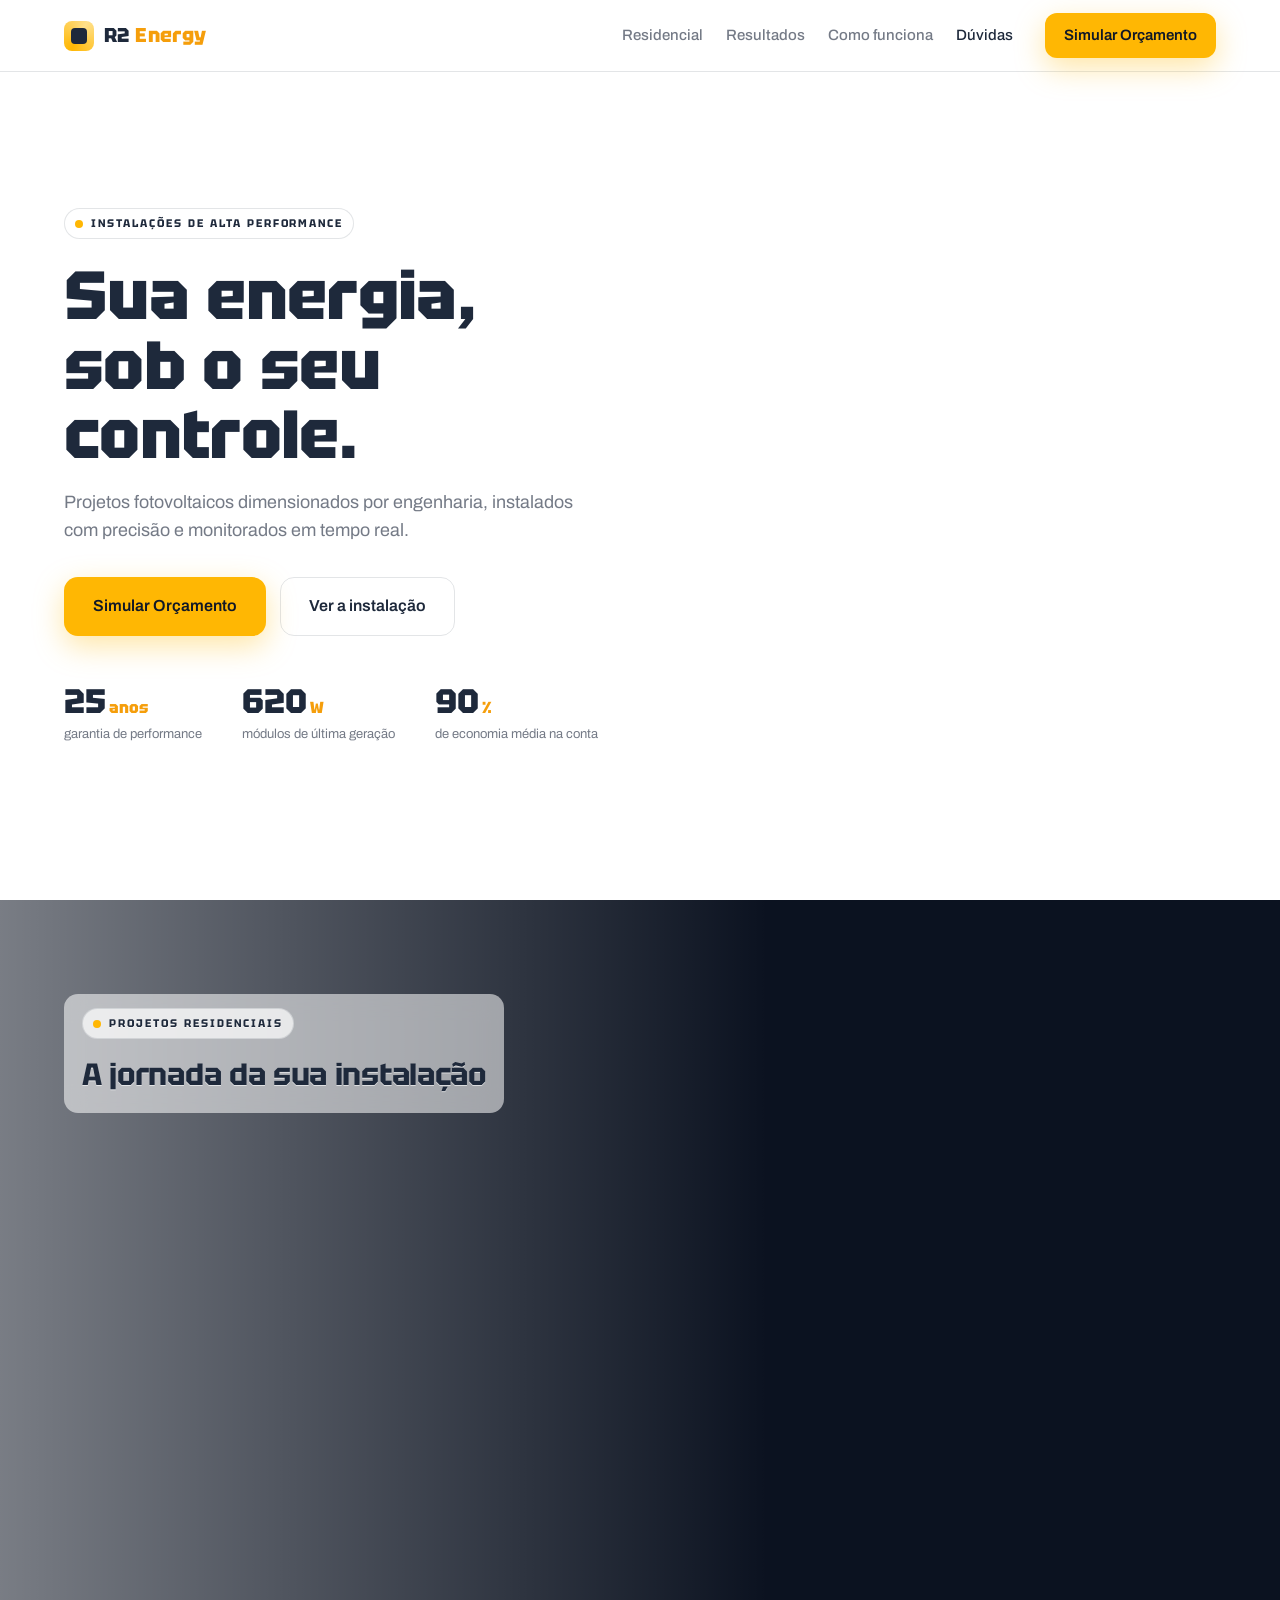
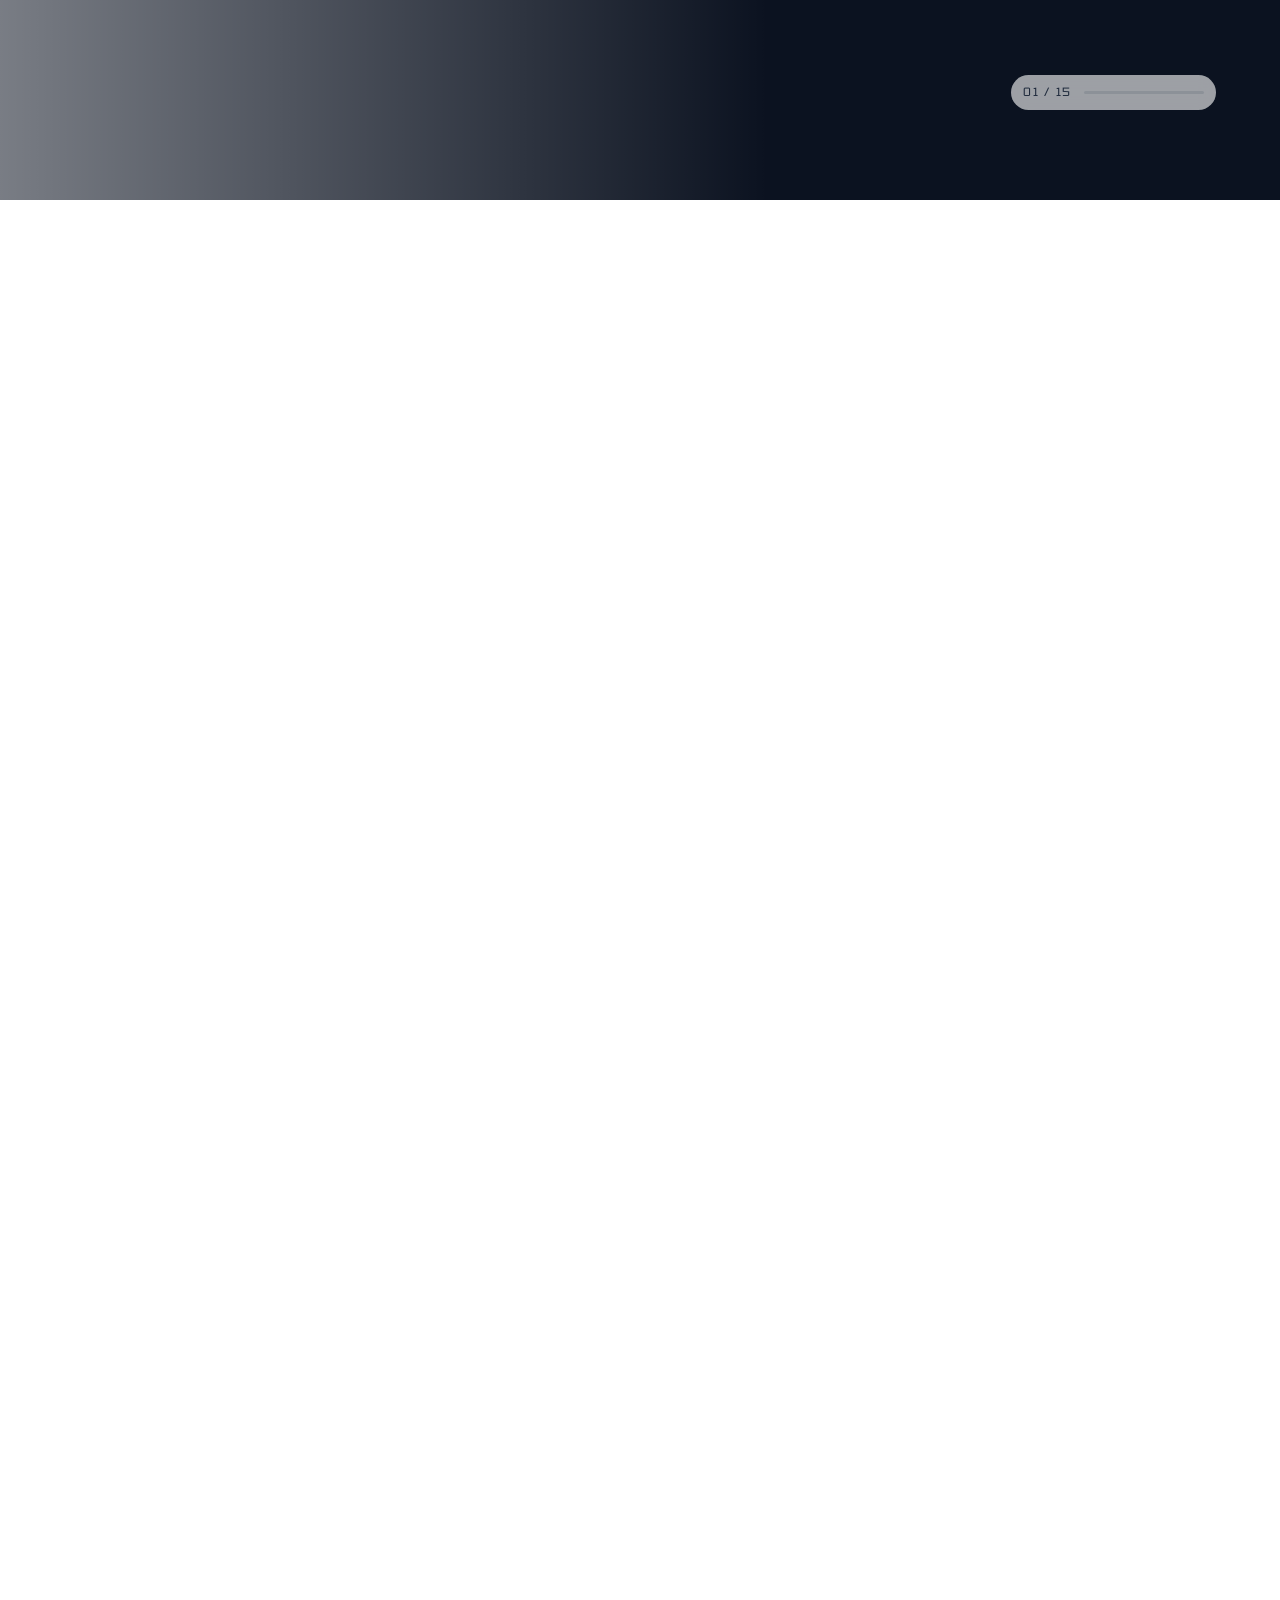
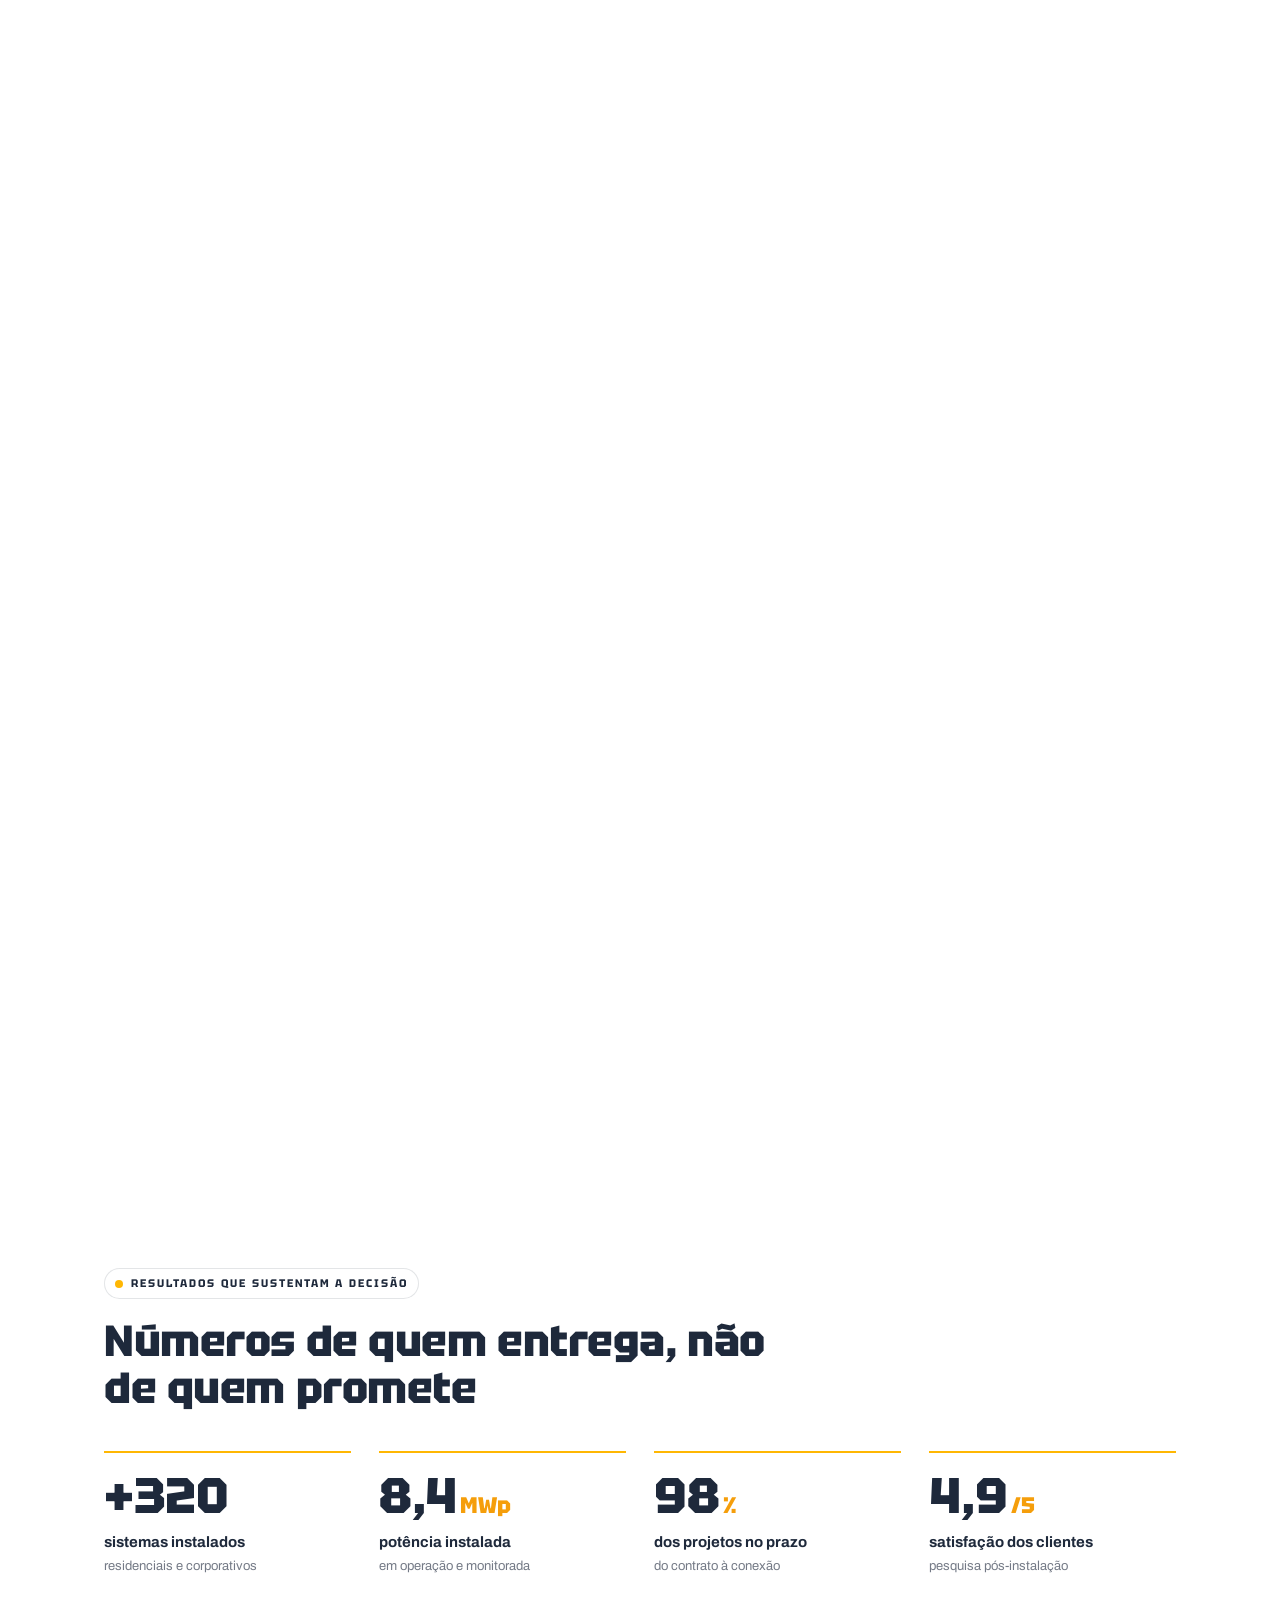
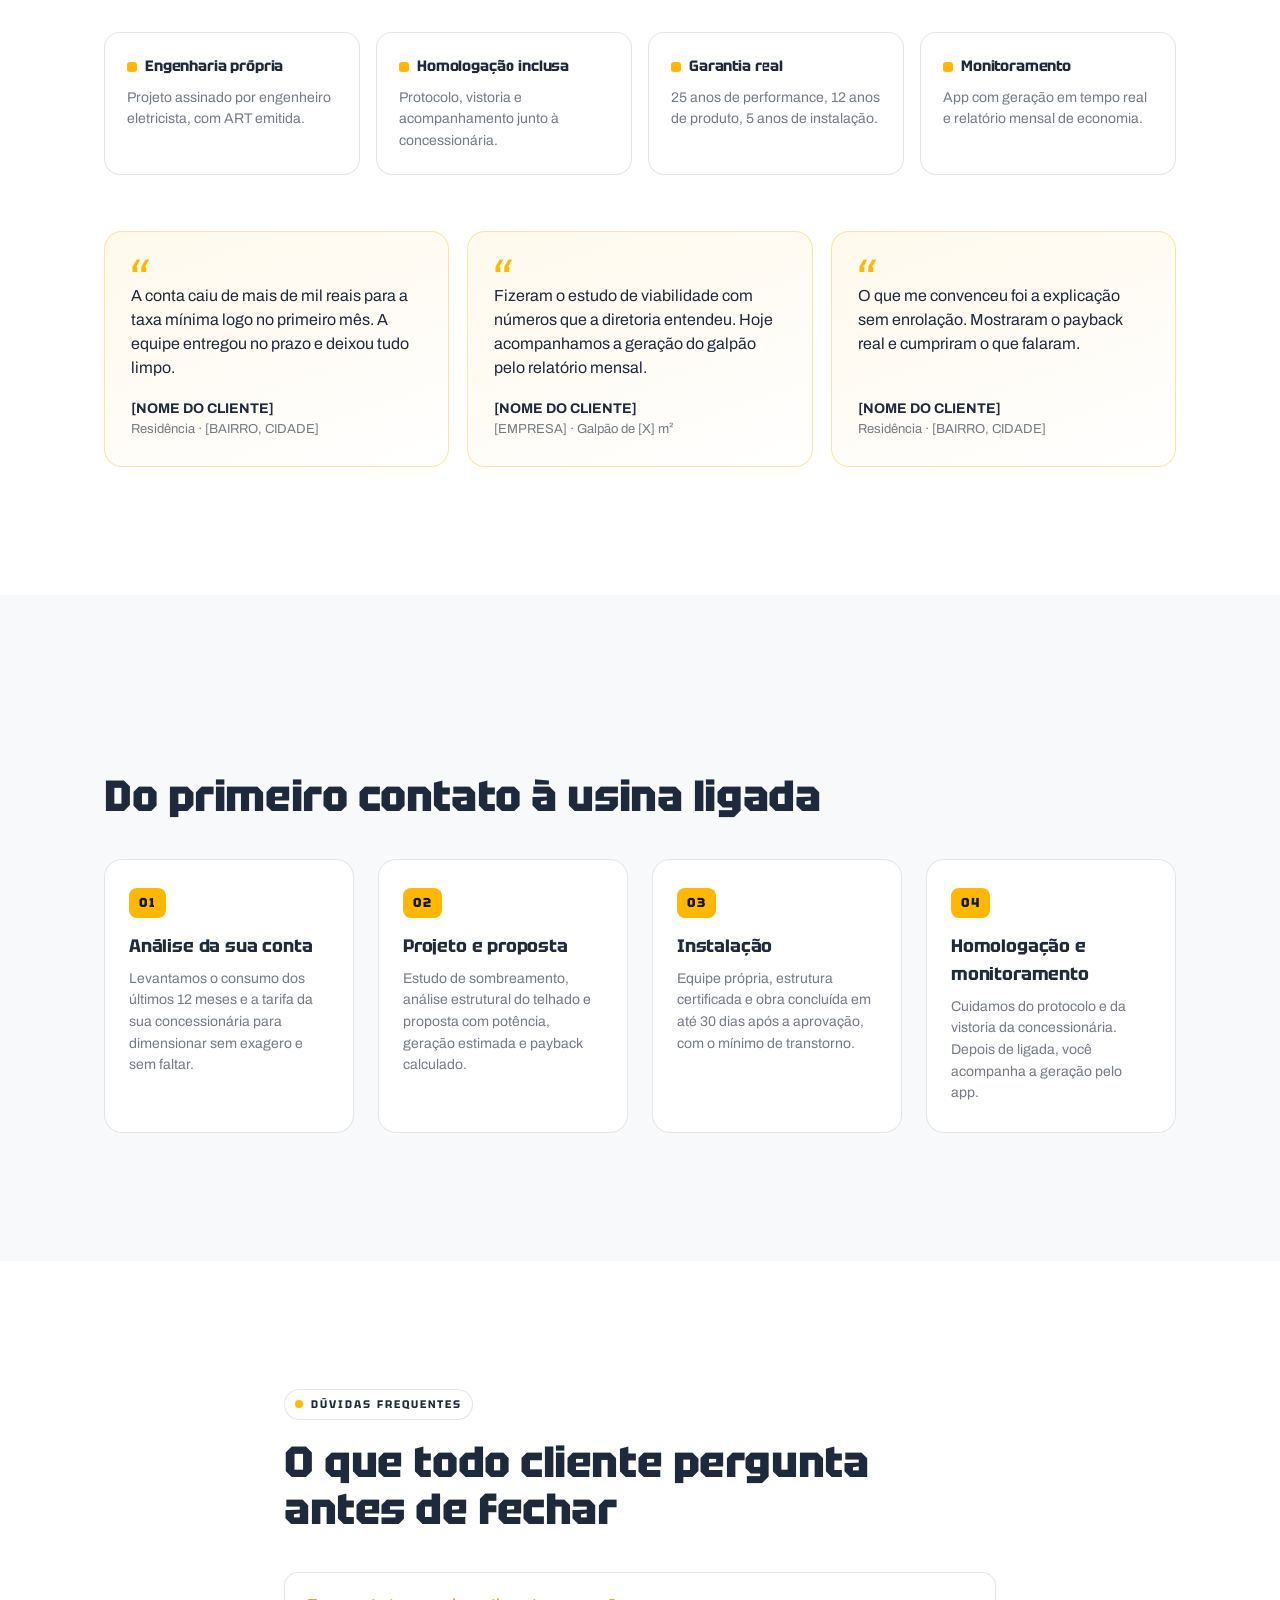
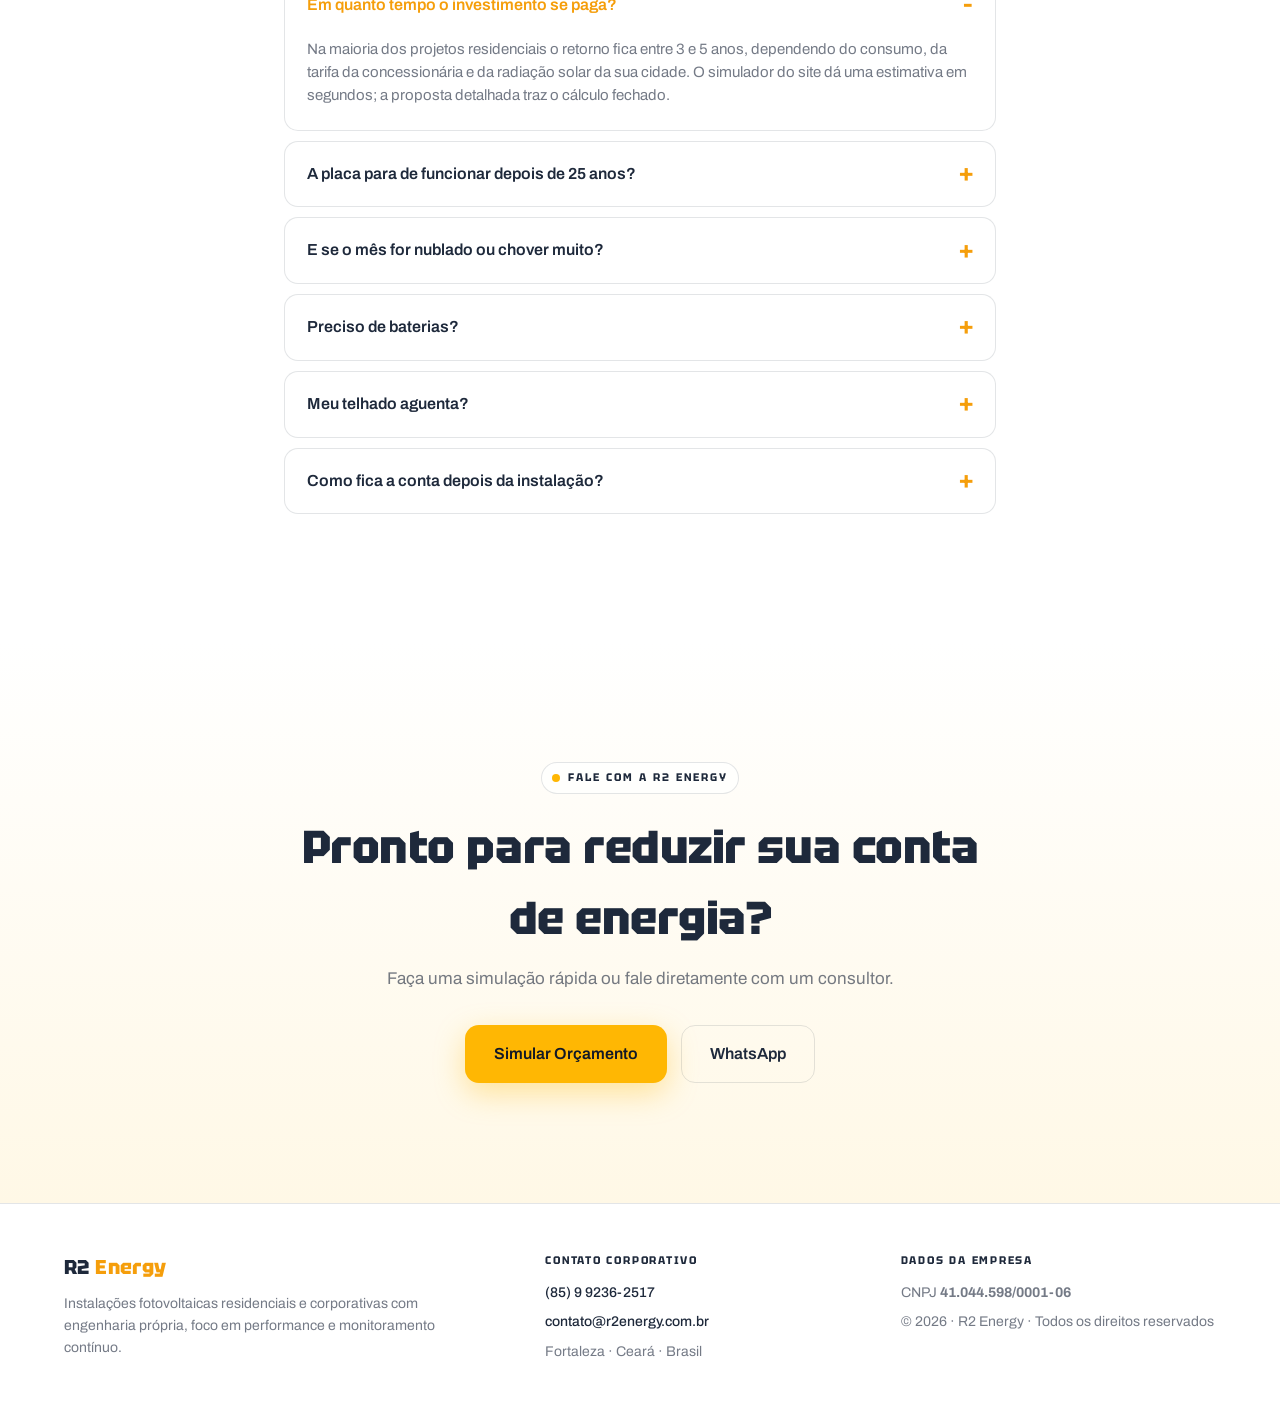
==== index.html @ 94cfd532 "Add files via upload" ====
<!DOCTYPE html>
<html lang="pt-BR">
<head>
  <meta charset="UTF-8">
  <meta name="viewport" content="width=device-width, initial-scale=1.0">
  <title>R2 Energy · Energia solar de alta performance</title>
  <meta name="description" content="R2 Energy — projetos fotovoltaicos residenciais e corporativos com engenharia própria, alta performance e monitoramento em tempo real.">
  <link rel="preconnect" href="https://fonts.googleapis.com">
  <link rel="preconnect" href="https://fonts.gstatic.com" crossorigin>
  <link href="https://fonts.googleapis.com/css2?family=Archivo:wght@400;500;600;700&family=Tektur:wght@500;600;700;800&display=swap" rel="stylesheet">
  <link rel="stylesheet" href="styles.css">
</head>
<body>
  <a class="skip" href="#main">Pular para o conteúdo</a>

  <!-- ================= CABEÇALHO FIXO ================= -->
  <header class="header" id="header">
    <a class="logo" href="#top" aria-label="R2 Energy — início">
      <span class="logo-mark" aria-hidden="true"></span>
      <span class="logo-text">R2 <em>Energy</em></span>
    </a>
    <nav class="nav" id="nav" aria-label="Navegação principal"></nav>
    <button class="btn btn-primary btn-sim" id="btnSimHeader" type="button">Simular Orçamento</button>
    <button class="menu-toggle" id="menuToggle" type="button" aria-label="Abrir menu" aria-expanded="false">
      <span></span><span></span><span></span>
    </button>
  </header>

  <main id="main">
    <!-- ================= HERO ================= -->
    <section class="hero" id="top">
      <div class="hero-inner">
        <span class="tag" id="heroTag"></span>
        <h1 class="hero-title" id="heroTitle"></h1>
        <p class="hero-sub" id="heroSub"></p>
        <div class="hero-actions">
          <button class="btn btn-primary btn-lg" id="btnSimHero" type="button"></button>
          <a class="btn btn-ghost btn-lg" id="btnVerInstalacao" href="#residencial"></a>
        </div>
        <ul class="hero-numbers" id="heroNumbers"></ul>
      </div>

    </section>

    <!-- ================= JORNADAS (geradas pelo app.js) ================= -->
    <div id="jornadas"></div>

    <!-- ================= PROVA SOCIAL ================= -->
    <section class="prova" id="prova">
      <div class="wrap">
        <span class="tag" id="provaTag"></span>
        <h2 class="sec-titulo" id="provaTitulo"></h2>
        <ul class="numeros" id="provaNumeros"></ul>
        <div class="selos" id="provaSelos"></div>
        <div class="depoimentos" id="provaDepo"></div>
      </div>
    </section>

    <!-- ================= COMO FUNCIONA ================= -->
    <section class="processo" id="processo">
      <div class="wrap">
        <span class="tag" id="procTag"></span>
        <h2 class="sec-titulo" id="procTitulo"></h2>
        <ol class="passos" id="procPassos"></ol>
      </div>
    </section>

    <!-- ================= PERGUNTAS FREQUENTES ================= -->
    <section class="faq" id="faq">
      <div class="wrap wrap-estreito">
        <span class="tag" id="faqTag"></span>
        <h2 class="sec-titulo" id="faqTitulo"></h2>
        <div class="faq-lista" id="faqLista"></div>
      </div>
    </section>

    <!-- ================= CONTATO / RODAPÉ ================= -->
    <section class="contato" id="contato">
      <div class="contato-inner">
        <span class="tag">Fale com a R2 Energy</span>
        <h2>Pronto para reduzir sua conta de energia?</h2>
        <p>Faça uma simulação rápida ou fale diretamente com um consultor.</p>
        <div class="hero-actions">
          <button class="btn btn-primary btn-lg" id="btnSimContato" type="button">Simular Orçamento</button>
          <a class="btn btn-ghost btn-lg" id="btnWhatsContato" href="#" target="_blank" rel="noopener">WhatsApp</a>
        </div>
      </div>
    </section>
  </main>

  <footer class="footer">
    <div class="footer-inner">
      <div>
        <div class="logo-text">R2 <em>Energy</em></div>
        <p class="footer-desc" id="footerDesc"></p>
      </div>
      <div class="footer-col">
        <span class="footer-label">Contato corporativo</span>
        <a id="footerFone" href="#"></a>
        <a id="footerMail" href="#"></a>
        <span id="footerEnd"></span>
      </div>
      <div class="footer-col">
        <span class="footer-label">Dados da empresa</span>
        <span>CNPJ <strong id="footerCnpj"></strong></span>
        <span id="footerCred"></span>
      </div>
    </div>
  </footer>

  <!-- ================= MODAL DO SIMULADOR ================= -->
  <dialog class="modal" id="simModal" aria-labelledby="simTitulo">
    <div class="modal-box">
      <button class="modal-close" id="simClose" type="button" aria-label="Fechar simulador">×</button>

      <!-- Passo 1: entrada -->
      <div class="sim-step" id="simStepInput">
        <div class="modal-placa" aria-hidden="true"><img src="assets/residencial/ceu.jpg" alt=""></div>
        <span class="tag">Simulador</span>
        <h2 id="simTitulo"></h2>
        <p class="muted" id="simSub"></p>

        <div class="seg" role="radiogroup" aria-label="Tipo de entrada">
          <button class="seg-btn is-active" type="button" data-modo="reais" role="radio" aria-checked="true">Valor da conta (R$)</button>
          <button class="seg-btn" type="button" data-modo="kwh" role="radio" aria-checked="false">Consumo (kWh/mês)</button>
        </div>

        <label class="field">
          <span id="simLabel">Valor médio da conta de energia</span>
          <div class="input-wrap">
            <span class="input-prefix" id="simPrefix">R$</span>
            <input type="number" id="simValor" min="1" step="1" placeholder="Ex.: 450" inputmode="decimal">
          </div>
          <small class="muted" id="simDica">Use a média dos últimos 12 meses para um resultado mais preciso.</small>
        </label>

        <div class="loc-box" id="locBox">
          <span class="loc-dot" aria-hidden="true"></span>
          <span id="locTexto">Detectando sua localização…</span>
        </div>

        <button class="btn btn-primary btn-lg btn-block" id="simCalcular" type="button">Calcular meu sistema</button>
      </div>

      <!-- Passo 2: resultado -->
      <div class="sim-step is-hidden" id="simStepResult">
        <span class="tag">Resultado da simulação</span>
        <h2>Seu sistema recomendado</h2>
        <p class="muted" id="resResumo"></p>

        <div class="cards" id="resCards"></div>

        <div class="nota" id="resNota"></div>

        <a class="btn btn-primary btn-lg btn-block btn-whats" id="resWhats" href="#" target="_blank" rel="noopener"></a>
        <button class="btn btn-ghost btn-block" id="resRefazer" type="button">Refazer simulação</button>
      </div>
    </div>
  </dialog>

  <script src="content.js"></script>
  <script src="scene.js"></script>
  <script src="app.js"></script>
</body>
</html>
---- styles.css ----
/* =====================================================================
   R2 ENERGY — styles.css   (Light Mode Corporativo)
   Toda cor sai das variáveis abaixo. Para mudar o tema, mude aqui.
   ===================================================================== */
:root {
  --bg: #FFFFFF;                        /* fundo principal */
  --bg-detalhe: #F8F9FA;                /* fundo da página de detalhes */
  --text: #1E293B;                      /* texto principal */
  --muted: rgba(30, 41, 59, 0.62);      /* texto secundário (62 %) */
  --accent: #FFB703;                    /* amarelo solar */
  --accent-strong: #F59E0B;
  --on-accent: #111827;                 /* texto dentro dos botões amarelos */
  --border: rgba(30, 41, 59, 0.12);
  --surface: #FFFFFF;
  --radius: 14px;
  --shadow: 0 20px 60px rgba(30, 41, 59, 0.12);
  --font-title: "Tektur", system-ui, sans-serif;
  --font-body: "Archivo", system-ui, sans-serif;
  --header-h: 72px;
  --ease: cubic-bezier(.22,.61,.36,1);
}

* { box-sizing: border-box; }
html { scroll-behavior: smooth; }
html.no-smooth { scroll-behavior: auto; }
body {
  margin: 0; background: var(--bg); color: var(--text);
  font-family: var(--font-body); font-size: 16px; line-height: 1.55;
  -webkit-font-smoothing: antialiased; overflow-x: hidden;
}
body.is-locked { overflow: hidden; }
h1, h2, h3 { font-family: var(--font-title); letter-spacing: -0.01em; margin: 0; }
p { margin: 0; }
a { color: inherit; }
img, video, canvas { display: block; max-width: 100%; }
button { font: inherit; cursor: pointer; }
.muted { color: var(--muted); }
.is-hidden { display: none !important; }

.skip { position: absolute; left: -999px; top: 8px; background: var(--accent); color: var(--on-accent); padding: 8px 14px; border-radius: 8px; z-index: 999; }
.skip:focus { left: 12px; }

/* ---------- tags e botões ---------- */
.tag {
  display: inline-flex; align-items: center; gap: 8px;
  font-family: var(--font-title); font-size: 11px; font-weight: 700; letter-spacing: .18em; text-transform: uppercase;
  color: var(--text); padding: 6px 10px; border: 1px solid var(--border); border-radius: 999px; background: rgba(255,255,255,.7);
}
.tag::before { content: ""; width: 8px; height: 8px; border-radius: 50%; background: var(--accent); }

.btn {
  display: inline-flex; align-items: center; justify-content: center; gap: 10px;
  padding: 12px 20px; border-radius: 12px; border: 1px solid transparent;
  font-weight: 600; font-size: 15px; text-decoration: none; transition: transform .2s var(--ease), box-shadow .2s, background .2s;
  white-space: nowrap;
}
.btn:hover { transform: translateY(-2px); }
.btn:focus-visible { outline: 3px solid var(--accent); outline-offset: 3px; }
.btn-primary { background: var(--accent); color: var(--on-accent); box-shadow: 0 10px 30px rgba(255,183,3,.35); }
.btn-primary:hover { background: #FFC533; }
.btn-ghost { background: transparent; border-color: var(--border); color: var(--text); }
.btn-ghost:hover { background: rgba(30,41,59,.04); }
.btn-lg { padding: 16px 28px; font-size: 16px; border-radius: 14px; }
.btn-block { width: 100%; }

/* ---------- cabeçalho ---------- */
.header {
  position: fixed; inset: 0 0 auto 0; height: var(--header-h); z-index: 100;
  display: flex; align-items: center; gap: 32px; padding: 0 clamp(20px, 5vw, 64px);
  background: rgba(255,255,255,.72); backdrop-filter: blur(14px) saturate(160%); -webkit-backdrop-filter: blur(14px) saturate(160%);
  border-bottom: 1px solid var(--border);
}
.logo { display: flex; align-items: center; gap: 10px; text-decoration: none; }
.logo-mark { width: 30px; height: 30px; border-radius: 8px; background: conic-gradient(from 210deg, var(--accent), #FFE08A, var(--accent)); position: relative; }
.logo-mark::after { content: ""; position: absolute; inset: 7px; border-radius: 4px; background: var(--text); }
.logo-text { font-family: var(--font-title); font-weight: 800; font-size: 20px; letter-spacing: .02em; }
.logo-text em { font-style: normal; color: var(--accent-strong); }
.nav { display: flex; gap: clamp(16px, 1.8vw, 26px); margin-left: auto; }
.nav a { text-decoration: none; font-weight: 500; color: var(--muted); font-size: 15px; transition: color .2s; }
.nav a:hover, .nav a.is-active { color: var(--text); }
.btn-sim { padding: 10px 18px; }
.menu-toggle { display: none; flex-direction: column; gap: 5px; background: none; border: 0; padding: 8px; }
.menu-toggle span { width: 22px; height: 2px; background: var(--text); border-radius: 2px; }

/* ---------- hero ---------- */
.hero {
  min-height: 100vh; display: grid; grid-template-columns: 1.1fr .9fr; align-items: center; gap: 40px;
  padding: calc(var(--header-h) + 40px) clamp(20px, 5vw, 64px) 60px; position: relative; overflow: hidden;
}
.hero-inner { max-width: 620px; }
.hero-title { font-size: clamp(38px, 5.4vw, 68px); line-height: 1.02; font-weight: 800; margin: 22px 0 20px; }
.hero-sub { font-size: clamp(16px, 1.4vw, 19px); color: var(--muted); max-width: 520px; }
.hero-actions { display: flex; flex-wrap: wrap; gap: 14px; margin-top: 32px; }
.hero-numbers { list-style: none; padding: 0; margin: 48px 0 0; display: flex; gap: 40px; flex-wrap: wrap; }
.hero-numbers li { display: flex; flex-direction: column; }
.hero-numbers b { font-family: var(--font-title); font-size: 34px; font-weight: 800; color: var(--text); line-height: 1; }
.hero-numbers b small { font-size: 16px; color: var(--accent-strong); margin-left: 3px; }
.hero-numbers span { font-size: 13px; color: var(--muted); margin-top: 6px; }

.hero-visual { position: relative; height: 560px; }

/* ---- placa girando no modal do orçamento ---- */
.modal-placa { width: 100%; height: 150px; margin: -6px 0 18px; perspective: 1000px; display: flex; align-items: center; justify-content: center; }
.modal-placa img { width: 78%; max-width: 340px; height: 100%; border-radius: 14px; object-fit: cover;
  box-shadow: 0 18px 40px -18px rgba(15,23,42,.5); animation: placaGira 14s ease-in-out infinite; transform-style: preserve-3d; will-change: transform; }
@keyframes placaGira {
  0%   { transform: rotateY(-14deg) rotateX(3deg) translateY(0); }
  50%  { transform: rotateY(14deg)  rotateX(-3deg) translateY(-8px); }
  100% { transform: rotateY(-14deg) rotateX(3deg) translateY(0); }
}
@media (prefers-reduced-motion: reduce) { .modal-placa img { animation: none !important; } }

.scroll-hint { position: absolute; bottom: 26px; left: 50%; transform: translateX(-50%); font-size: 12px; letter-spacing: .12em; text-transform: uppercase; color: var(--muted); display: flex; flex-direction: column; align-items: center; gap: 10px; }
.scroll-hint span { width: 1px; height: 36px; background: var(--muted); animation: hint 1.6s infinite; }
@keyframes hint { 0% { transform: scaleY(0); transform-origin: top; } 50% { transform: scaleY(1); transform-origin: top; } 51% { transform-origin: bottom; } 100% { transform: scaleY(0); transform-origin: bottom; } }

/* =====================================================================
   JORNADA — scroll scrubbing
   A seção é alta (vários vh). Dentro dela um bloco "sticky" fica preso
   na tela enquanto o usuário rola, e o JS troca o quadro conforme a
   fração rolada (0 → 1). Rolar para cima volta os quadros.
   ===================================================================== */
.jornada { position: relative; height: 520vh; }
.jornada-sticky { position: sticky; top: 0; height: 100vh; overflow: hidden; background: #0B1220; }
.jornada-sticky.is-detail .ph-sun, .jornada-sticky.is-detail .ph-rays { opacity: 0 !important; transition: opacity .4s; }

.scene { position: absolute; inset: 0; }
.scene.is-off { visibility: hidden; }

/* ---- cena de sobrevoo com dissolução ---- */
.cena { position: absolute; inset: 0; overflow: hidden; background: #0B1220; }
.cena-cam { position: absolute; will-change: transform, filter; }
.cena-quadros { position: absolute; inset: 0; display: none; background: #0B1220; }
.cena-quadros .quadro { position: absolute; inset: 0; width: 100%; height: 100%; object-fit: cover; opacity: 0; }
.cena-quadros .quadro.is-on { opacity: 1; }
/* quando os quadros do vídeo existem, eles substituem as fotos */
.cena.tem-quadros .cena-quadros { display: block; }
.cena.tem-quadros .cena-cam { display: none; }
.cena-img { position: absolute; inset: 0; width: 100%; height: 100%; object-fit: fill; will-change: opacity; }
.cena-sol { position: absolute; left: var(--sol-x, 60%); top: var(--sol-y, 18%); width: 42vw; height: 42vw; max-width: 700px; max-height: 700px;
  transform: translate(-50%, -50%); pointer-events: none; mix-blend-mode: screen;
  background: radial-gradient(circle, rgba(255,248,226,.9) 0%, rgba(255,206,124,.45) 20%, rgba(255,160,60,.16) 45%, transparent 70%); }
.cena-veu { position: absolute; inset: 0; pointer-events: none; mix-blend-mode: multiply;
  background: linear-gradient(180deg, rgba(18,30,72,.6), rgba(8,14,36,.35)); }
.cena-brilho { position: absolute; left: 50%; top: 58%; width: 46vw; height: 26vw; transform: translate(-50%, -50%);
  pointer-events: none; mix-blend-mode: screen; opacity: 0; transition: opacity .2s linear;
  background: radial-gradient(ellipse at center, rgba(255,242,210,.7), rgba(255,190,90,.22) 42%, transparent 72%); filter: blur(12px); }
.cena-vinheta { position: absolute; inset: 0; pointer-events: none;
  background: radial-gradient(ellipse at 50% 45%, transparent 46%, rgba(10,14,28,.4) 100%); }

/* névoa para legibilidade do texto à esquerda */
.scene-shade { position: absolute; inset: 0; pointer-events: none;
  background: linear-gradient(90deg, rgba(255,255,255,.45) 0%, rgba(255,255,255,.18) 36%, transparent 60%); }

.jornada-head { position: absolute; top: calc(var(--header-h) + 22px); left: clamp(20px, 5vw, 64px); z-index: 3; }
.jornada-head h2 { font-size: clamp(22px, 2.4vw, 32px); font-weight: 700; margin-top: 12px; max-width: 480px; }

.etapas { position: absolute; left: clamp(20px, 5vw, 64px); bottom: clamp(48px, 10vh, 110px); z-index: 3; max-width: 540px; display: flex; flex-direction: column; gap: 18px;
  padding: 26px 28px 26px 26px; border-radius: 18px; background: rgba(255,255,255,.62); backdrop-filter: blur(16px) saturate(140%); -webkit-backdrop-filter: blur(16px) saturate(140%);
  border: 1px solid rgba(255,255,255,.7); box-shadow: 0 24px 60px -20px rgba(15,23,42,.35); }
.jornada-head .tag, .jornada-head h2 { text-shadow: 0 1px 0 rgba(255,255,255,.6); }
.jornada-head { padding: 14px 18px; border-radius: 14px; background: rgba(255,255,255,.55); backdrop-filter: blur(12px); -webkit-backdrop-filter: blur(12px); }
.etapas.is-empty { opacity: 0; transform: translateY(16px); }
.etapas { transition: opacity .5s var(--ease), transform .5s var(--ease); }
.etapa {
  position: relative; padding-left: 22px; opacity: 0; transform: translateY(28px); transition: opacity .55s var(--ease), transform .55s var(--ease);
}
.etapa::before { content: ""; position: absolute; left: 0; top: 4px; bottom: 4px; width: 4px; border-radius: 2px; background: var(--border); transition: background .4s; }
.etapa.is-in { opacity: 1; transform: none; }
.etapa.is-in::before { background: var(--accent); }
.etapa small { display: block; font-family: var(--font-title); font-size: 11px; letter-spacing: .16em; text-transform: uppercase; color: var(--accent-strong); font-weight: 700; margin-bottom: 4px; }
.etapa p { font-size: clamp(17px, 1.6vw, 22px); font-weight: 600; line-height: 1.3; }
.btn-saiba { align-self: flex-start; margin-left: 22px; opacity: 0; transform: translateY(20px); transition: opacity .5s var(--ease) .15s, transform .5s var(--ease) .15s; }
.btn-saiba.is-in { opacity: 1; transform: none; }

.progress { position: absolute; right: clamp(20px, 5vw, 64px); bottom: clamp(48px, 10vh, 110px); z-index: 3; font-family: var(--font-title); font-size: 12px; letter-spacing: .14em; color: var(--text); display: flex; align-items: center; gap: 12px; padding: 8px 12px; border-radius: 999px; background: rgba(255,255,255,.6); backdrop-filter: blur(10px); }
.progress .bar { width: 120px; height: 3px; background: var(--border); border-radius: 2px; overflow: hidden; }
.progress .bar i { display: block; height: 100%; width: 0; background: var(--accent); }

/* ---------- MODO DETALHE ("Saiba mais") ---------- */
.detalhe-bg { position: absolute; inset: 0; background: var(--bg-detalhe); opacity: 0; pointer-events: none; transition: opacity .4s var(--ease); z-index: 4; }
.detalhe-texto {
  position: absolute; z-index: 6; left: clamp(20px, 5vw, 64px); top: 50%; transform: translateY(calc(-50% + 30px));
  width: min(46vw, 560px); opacity: 0; pointer-events: none; transition: opacity .3s var(--ease), transform .3s var(--ease);
}
.detalhe-texto h2 { font-size: clamp(26px, 2.8vw, 40px); font-weight: 800; margin: 14px 0 16px; line-height: 1.08; }
.detalhe-texto .desc { color: var(--muted); font-size: 16px; }
.ficha { list-style: none; padding: 0; margin: 22px 0 26px; border-top: 1px solid var(--border); }
.ficha li { display: grid; grid-template-columns: 110px 1fr; gap: 12px; padding: 10px 0; border-bottom: 1px solid var(--border); font-size: 14px; }
.ficha li b { font-family: var(--font-title); font-size: 11px; letter-spacing: .14em; text-transform: uppercase; color: var(--accent-strong); padding-top: 2px; }
.detalhe-actions { display: flex; gap: 12px; flex-wrap: wrap; }

.video-wrap { position: absolute; inset: 0; z-index: 5; opacity: 0; pointer-events: none; transition: opacity .6s var(--ease); background: #000; }
.video-wrap video, .video-wrap .estudio-img { width: 100%; height: 100%; object-fit: cover; }
.video-wrap { background: var(--bg-detalhe); }
.video-ph { display: grid; place-items: center; background: radial-gradient(circle at 40% 40%, #1E3A8A, #0B1220 70%); color: #fff; font-family: var(--font-title); letter-spacing: .14em; font-size: 12px; text-align: center; padding: 20px; line-height: 1.8; }
.video-ph b { display: block; font-size: 16px; letter-spacing: .08em; }

.jornada-sticky.is-detail .etapas, .jornada-sticky.is-detail .progress, .jornada-sticky.is-detail .jornada-head, .jornada-sticky.is-detail .scene-shade { opacity: 0; pointer-events: none; transition: opacity .4s; }
.jornada-sticky.is-detail .detalhe-bg { opacity: 1; transition: opacity .8s var(--ease) .5s; }
.jornada-sticky.is-detail .video-wrap { opacity: 1; pointer-events: auto; transition-delay: .75s; }
.jornada-sticky.is-detail.is-detail-docked .video-wrap {
  /* card widescreen 16:9 à direita, colado ao texto e à borda direita da tela */
  inset: auto 0 auto auto; top: 50%; transform: translateY(-50%);
  width: min(50vw, 900px); aspect-ratio: 16 / 9; height: auto;
  border-radius: 18px 0 0 18px; overflow: hidden; box-shadow: var(--shadow);
  transition: inset 1s var(--ease), width 1s var(--ease), transform 1s var(--ease), border-radius 1s var(--ease), top 1s var(--ease);
}
.jornada-sticky.is-detail.is-detail-docked .detalhe-texto { opacity: 1; pointer-events: auto; transform: translateY(-50%); transition: opacity .6s var(--ease) .9s, transform .6s var(--ease) .9s; }

/* ---------- seções de conteúdo ---------- */
.wrap { max-width: 1200px; margin: 0 auto; padding: 0 clamp(20px, 5vw, 64px); }
.wrap-estreito { max-width: 840px; }
.sec-titulo { font-size: clamp(28px, 3.4vw, 44px); font-weight: 800; margin: 18px 0 40px; max-width: 720px; line-height: 1.08; }
.sobe { opacity: 0; transform: translateY(22px); transition: opacity .7s var(--ease), transform .7s var(--ease); }
.sobe.is-vis { opacity: 1; transform: none; }

.prova { padding: clamp(80px, 10vw, 130px) 0; }
.numeros { list-style: none; padding: 0; margin: 0 0 56px; display: grid; grid-template-columns: repeat(auto-fit, minmax(200px, 1fr)); gap: 28px; }
.numeros li { display: flex; flex-direction: column; gap: 2px; padding-top: 18px; border-top: 2px solid var(--accent); }
.numeros b { font-family: var(--font-title); font-size: clamp(34px, 4vw, 50px); font-weight: 800; line-height: 1; }
.numeros b small { font-size: .45em; color: var(--accent-strong); margin-left: 3px; }
.numeros strong { font-size: 15px; margin-top: 8px; }
.numeros span { font-size: 13px; color: var(--muted); }

.selos { display: grid; grid-template-columns: repeat(auto-fit, minmax(230px, 1fr)); gap: 16px; margin-bottom: 56px; }
.selo { border: 1px solid var(--border); border-radius: 16px; padding: 22px; background: #fff; }
.selo h3 { font-size: 15px; font-weight: 700; margin-bottom: 8px; display: flex; align-items: center; gap: 8px; }
.selo h3::before { content: ""; width: 10px; height: 10px; border-radius: 3px; background: var(--accent); flex: none; }
.selo p { font-size: 14px; color: var(--muted); }

.depoimentos { display: grid; grid-template-columns: repeat(auto-fit, minmax(280px, 1fr)); gap: 18px; }
.depo { margin: 0; padding: 26px; border-radius: 18px; background: linear-gradient(160deg, #FFF9EC, #fff); border: 1px solid rgba(255,183,3,.35); display: flex; flex-direction: column; gap: 18px; }
.depo blockquote { margin: 0; font-size: 16px; line-height: 1.5; position: relative; padding-top: 26px; }
.depo blockquote::before { content: "\201C"; position: absolute; top: -6px; left: -2px; font-family: var(--font-title); font-size: 52px; color: var(--accent); line-height: 1; }
.depo figcaption { display: flex; flex-direction: column; font-size: 13px; color: var(--muted); margin-top: auto; }
.depo figcaption strong { color: var(--text); font-size: 14px; }

.processo { padding: clamp(80px, 10vw, 130px) 0; background: var(--bg-detalhe); }
.passos { list-style: none; padding: 0; margin: 0; display: grid; grid-template-columns: repeat(auto-fit, minmax(240px, 1fr)); gap: 24px; counter-reset: p; }
.passo { position: relative; padding: 28px 24px; background: #fff; border: 1px solid var(--border); border-radius: 18px; }
.passo-n { font-family: var(--font-title); font-size: 13px; font-weight: 800; letter-spacing: .12em; color: var(--on-accent); background: var(--accent); padding: 5px 10px; border-radius: 8px; display: inline-block; margin-bottom: 14px; }
.passo h3 { font-size: 18px; font-weight: 700; margin-bottom: 8px; }
.passo p { font-size: 14px; color: var(--muted); }

.faq { padding: clamp(80px, 10vw, 130px) 0; }
.faq-lista { display: flex; flex-direction: column; gap: 10px; }
.faq-item { border: 1px solid var(--border); border-radius: 14px; background: #fff; overflow: hidden; }
.faq-item summary { cursor: pointer; padding: 20px 54px 20px 22px; font-weight: 600; font-size: 16px; position: relative; list-style: none; }
.faq-item summary::-webkit-details-marker { display: none; }
.faq-item summary::after { content: "+"; position: absolute; right: 22px; top: 50%; transform: translateY(-50%); font-family: var(--font-title); font-size: 24px; color: var(--accent-strong); line-height: 1; }
.faq-item[open] summary::after { content: "\2013"; }
.faq-item[open] summary { color: var(--accent-strong); }
.faq-item p { padding: 0 22px 22px; font-size: 15px; color: var(--muted); }
.faq-item summary:focus-visible { outline: 3px solid var(--accent); outline-offset: -3px; }

/* ---------- contato + rodapé ---------- */
.contato { padding: 120px clamp(20px, 5vw, 64px); text-align: center; background: linear-gradient(180deg, #fff, #FFF8E6); }
.contato-inner { max-width: 680px; margin: 0 auto; }
.contato h2 { font-size: clamp(30px, 3.6vw, 48px); font-weight: 800; margin: 18px 0 12px; }
.contato p { color: var(--muted); font-size: 17px; }
.contato .hero-actions { justify-content: center; }

.footer { border-top: 1px solid var(--border); padding: 48px clamp(20px, 5vw, 64px); font-size: 14px; }
.footer-inner { display: grid; grid-template-columns: 1.4fr 1fr 1fr; gap: 40px; max-width: 1200px; margin: 0 auto; }
.footer-desc { color: var(--muted); margin-top: 10px; max-width: 380px; }
.footer-col { display: flex; flex-direction: column; gap: 8px; color: var(--muted); }
.footer-col a { text-decoration: none; color: var(--text); font-weight: 500; }
.footer-label { font-family: var(--font-title); font-size: 11px; letter-spacing: .16em; text-transform: uppercase; color: var(--text); font-weight: 700; margin-bottom: 4px; }

/* ---------- modal do simulador ---------- */
.modal { border: 0; padding: 0; background: transparent; max-width: 100vw; max-height: 100vh; width: 100%; height: 100%; }
.modal::backdrop { background: rgba(15, 23, 42, .55); backdrop-filter: blur(6px); }
.modal[open] { display: grid; place-items: center; }
.modal-box { position: relative; background: var(--surface); border-radius: 22px; width: min(92vw, 720px); max-height: 92vh; overflow: auto; padding: 36px; box-shadow: var(--shadow); }
.modal-close { position: absolute; right: 16px; top: 14px; width: 40px; height: 40px; border-radius: 50%; border: 1px solid var(--border); background: #fff; font-size: 24px; line-height: 1; color: var(--muted); }
.sim-step h2 { font-size: 28px; font-weight: 800; margin: 14px 0 8px; }
.seg { display: grid; grid-template-columns: 1fr 1fr; gap: 6px; background: #F1F3F6; padding: 6px; border-radius: 12px; margin: 22px 0 18px; }
.seg-btn { border: 0; background: transparent; padding: 10px; border-radius: 9px; font-weight: 600; color: var(--muted); }
.seg-btn.is-active { background: #fff; color: var(--text); box-shadow: 0 2px 8px rgba(30,41,59,.1); }
.field { display: flex; flex-direction: column; gap: 8px; font-weight: 600; font-size: 14px; }
.input-wrap { display: flex; align-items: center; border: 1.5px solid var(--border); border-radius: 12px; overflow: hidden; transition: border-color .2s; }
.input-wrap:focus-within { border-color: var(--accent); }
.input-prefix { padding: 0 14px; font-family: var(--font-title); color: var(--muted); font-weight: 700; }
.input-wrap input { flex: 1; border: 0; padding: 16px 14px 16px 0; font-family: var(--font-title); font-size: 26px; font-weight: 700; color: var(--text); outline: none; min-width: 0; }
.field small { font-weight: 400; }
.loc-box { display: flex; align-items: center; gap: 10px; font-size: 14px; color: var(--muted); margin: 18px 0 22px; padding: 12px 14px; background: #F8F9FA; border-radius: 10px; }
.loc-dot { width: 9px; height: 9px; border-radius: 50%; background: var(--accent); box-shadow: 0 0 0 0 rgba(255,183,3,.6); animation: pulse 1.6s infinite; }
@keyframes pulse { 0% { box-shadow: 0 0 0 0 rgba(255,183,3,.6);} 100% { box-shadow: 0 0 0 10px rgba(255,183,3,0);} }
.loc-box.is-ok .loc-dot { animation: none; background: #16A34A; }

.cards { display: grid; grid-template-columns: repeat(auto-fit, minmax(190px, 1fr)); gap: 12px; margin: 22px 0 18px; }
.card { border: 1px solid var(--border); border-radius: 14px; padding: 16px; display: flex; flex-direction: column; gap: 4px; background: #fff; }
.card.is-hero { grid-column: 1 / -1; background: linear-gradient(135deg, #FFF8E6, #fff); border-color: rgba(255,183,3,.5); }
.card small { font-size: 12px; color: var(--muted); font-weight: 500; }
.card b { font-family: var(--font-title); font-size: 26px; font-weight: 800; color: var(--accent-strong); line-height: 1.1; }
.card.is-hero b { font-size: 38px; }
.card b em { font-style: normal; font-size: 14px; color: var(--muted); margin-left: 4px; }
.nota { font-size: 13px; color: var(--muted); background: #F8F9FA; border-left: 3px solid var(--accent); padding: 12px 14px; border-radius: 0 10px 10px 0; margin-bottom: 18px; }
.btn-whats { background: #25D366; color: #fff; box-shadow: 0 10px 30px rgba(37,211,102,.35); font-size: 17px; margin-bottom: 10px; }
.btn-whats:hover { background: #22c35e; }

/* ---------- responsivo ---------- */
@media (max-width: 960px) {
  .hero { grid-template-columns: 1fr; min-height: auto; padding-bottom: 90px; }
  .hero-visual { height: 300px; }
  .nav { display: none; position: fixed; top: var(--header-h); left: 0; right: 0; flex-direction: column; gap: 0; background: #fff; border-bottom: 1px solid var(--border); padding: 10px 24px; }
  .nav.is-open { display: flex; }
  .nav a { padding: 14px 0; border-bottom: 1px solid var(--border); }
  .menu-toggle { display: flex; margin-left: auto; }
  .btn-sim { display: none; }
  .footer-inner { grid-template-columns: 1fr; gap: 28px; }
  .jornada { height: 400vh; }
  .scene-shade { background: none; }
  .etapas { right: 20px; max-width: none; bottom: 20px; gap: 0; padding: 16px 18px; }
  /* no celular aparece uma etapa de cada vez, para não cobrir a foto */
  .etapa { position: absolute; left: 18px; right: 18px; top: 16px; opacity: 0 !important; transform: translateY(14px) !important; }
  .etapa.is-in.is-atual { opacity: 1 !important; transform: none !important; }
  .etapas { min-height: 128px; position: absolute; }
  .btn-saiba { margin: 0 0 0 22px; align-self: flex-start; }
  .etapas { display: block; }
  .etapas .btn-saiba { position: relative; margin-top: 96px; margin-left: 0; }
  .etapa p { font-size: 17px; }
  .progress { display: none; }
  .detalhe-texto { width: auto; left: 20px; right: 20px; top: auto; bottom: 20px; transform: translateY(30px); max-height: 52vh; overflow: auto; }
  .jornada-sticky.is-detail.is-detail-docked .detalhe-texto { transform: none; }
  .jornada-sticky.is-detail.is-detail-docked .video-wrap { inset: calc(var(--header-h) + 12px) 0 auto 0; top: auto; transform: none; width: 100%; border-radius: 0; }
  .ficha li { grid-template-columns: 90px 1fr; font-size: 13px; }
  .modal-box { padding: 24px; width: 96vw; }
  .hero-img { border-radius: 20px; }
  .numeros { gap: 20px; }
  .sec-titulo { margin-bottom: 28px; }
}

/* ---------- acessibilidade: menos movimento ---------- */
@media (prefers-reduced-motion: reduce) {
  html { scroll-behavior: auto; }
  .panel-cells::after, .scroll-hint span, .loc-dot { animation: none; }
  .etapa, .btn-saiba, .detalhe-bg, .detalhe-texto, .video-wrap { transition: none; }
}
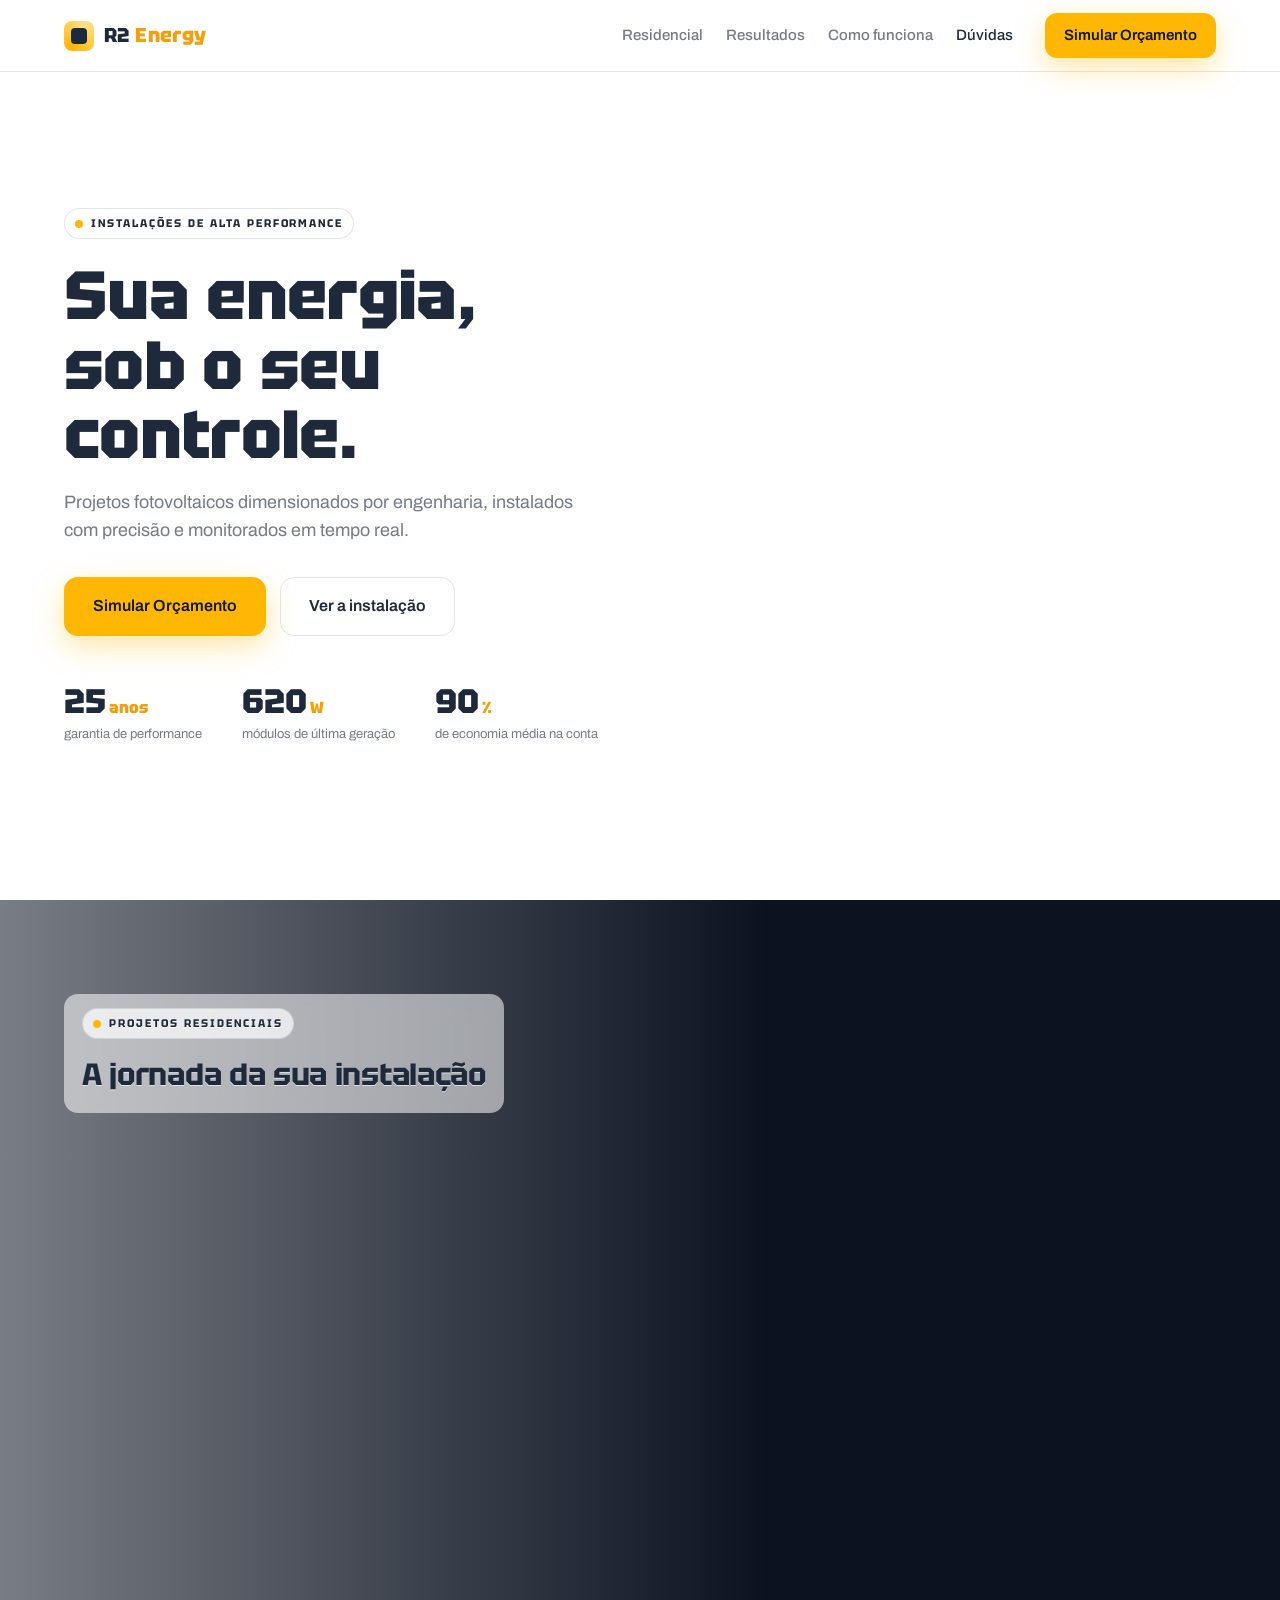
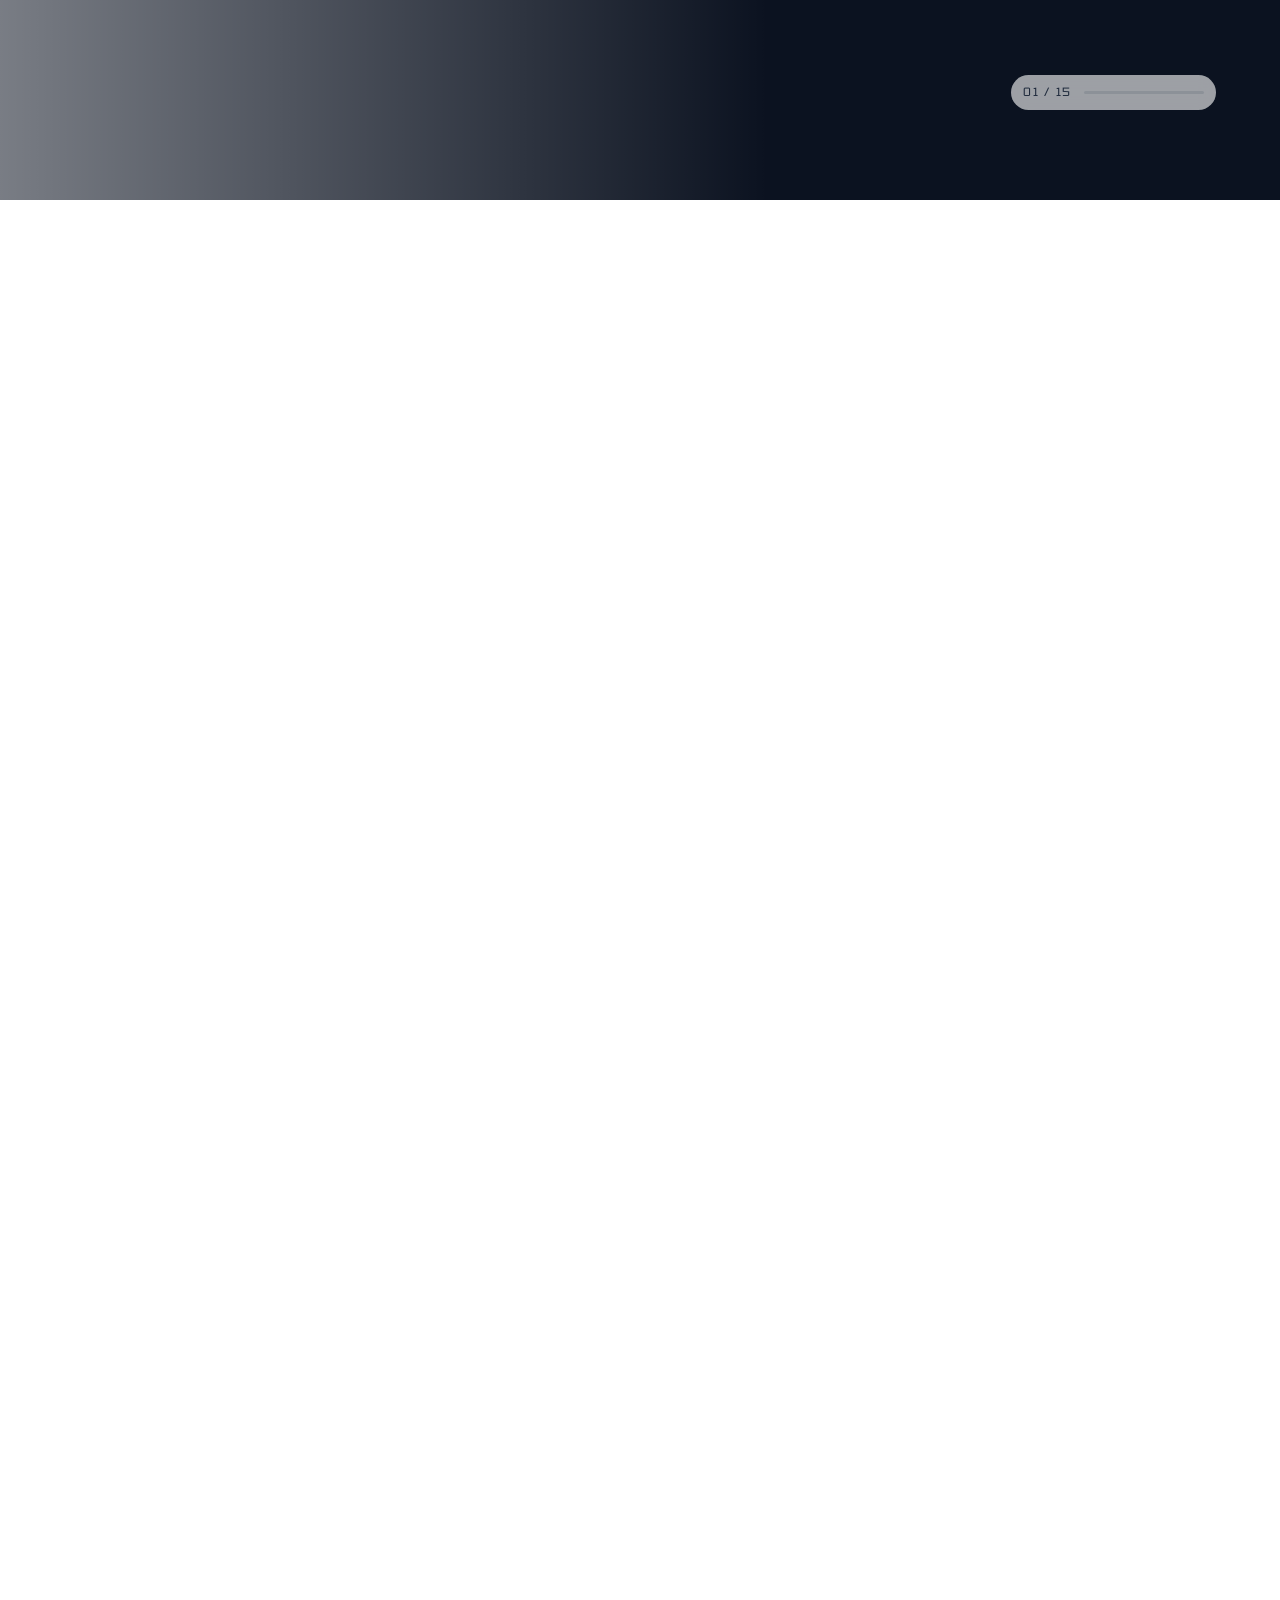
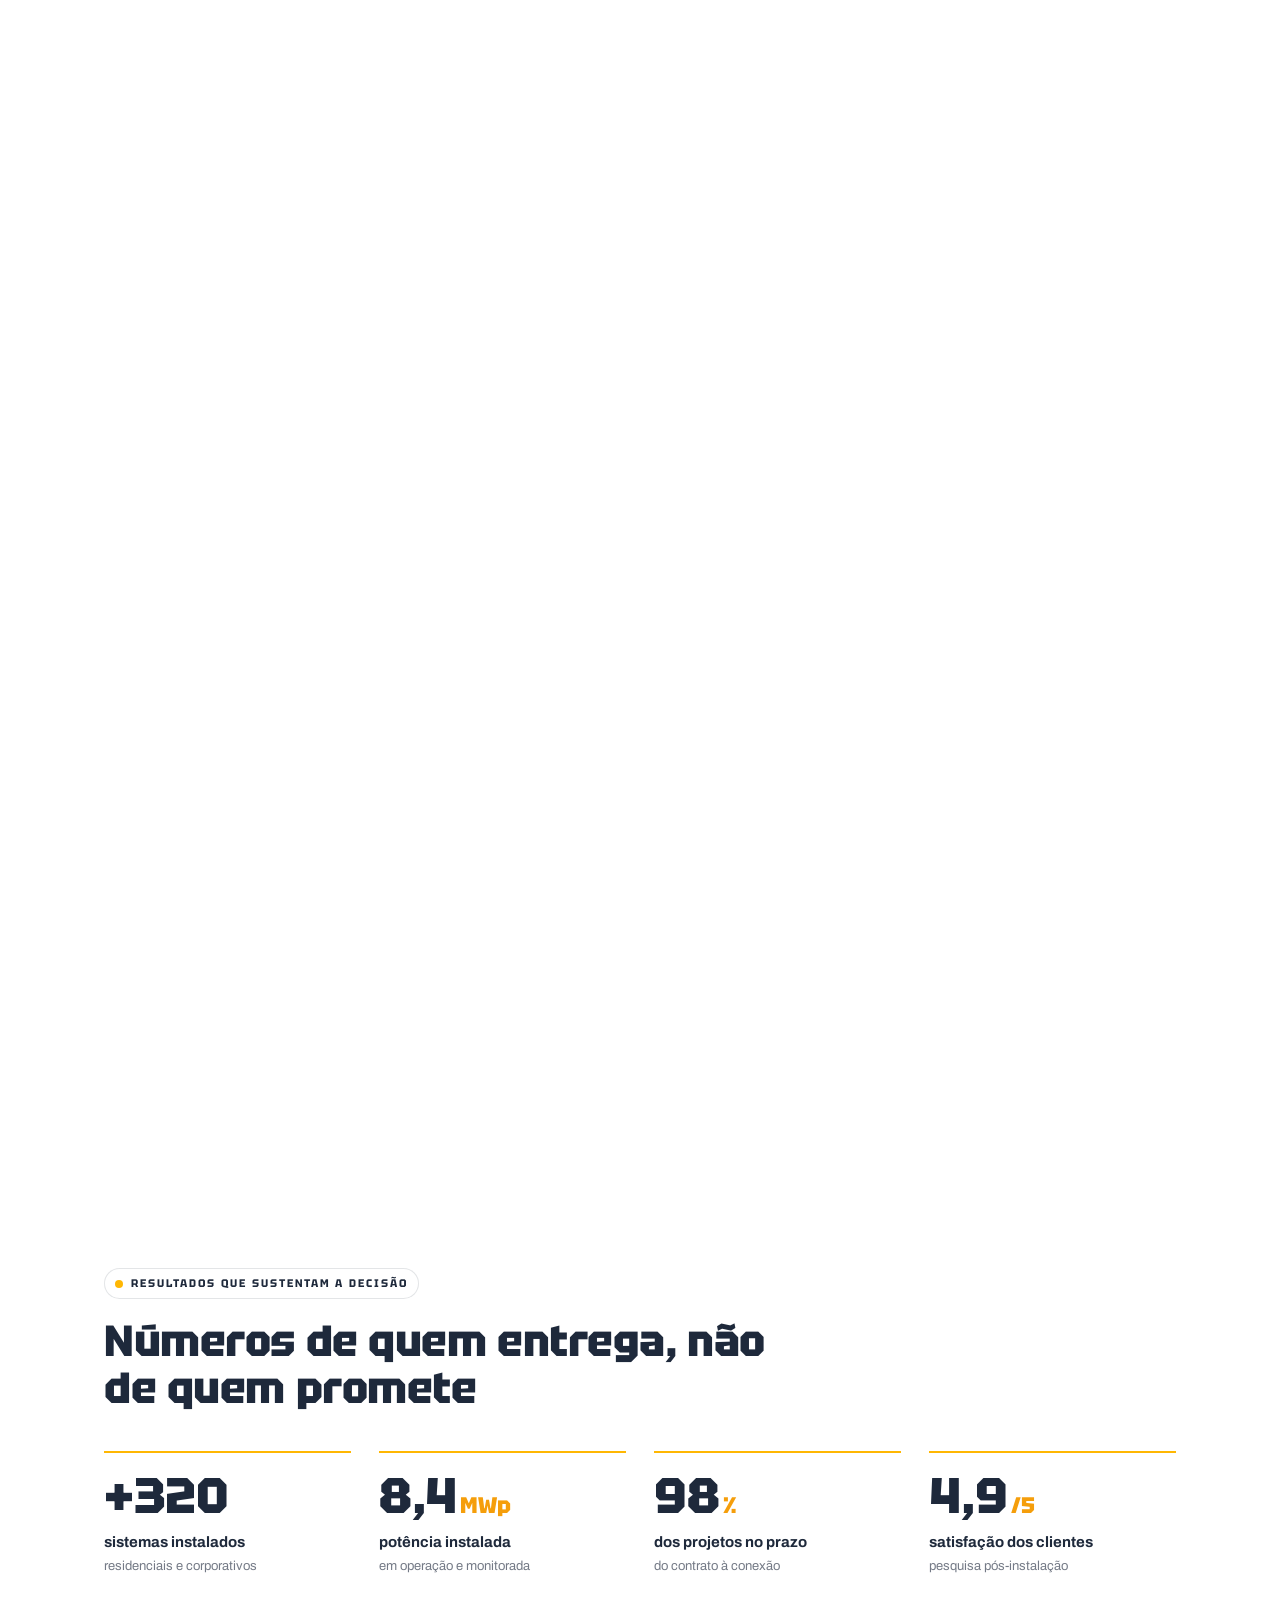
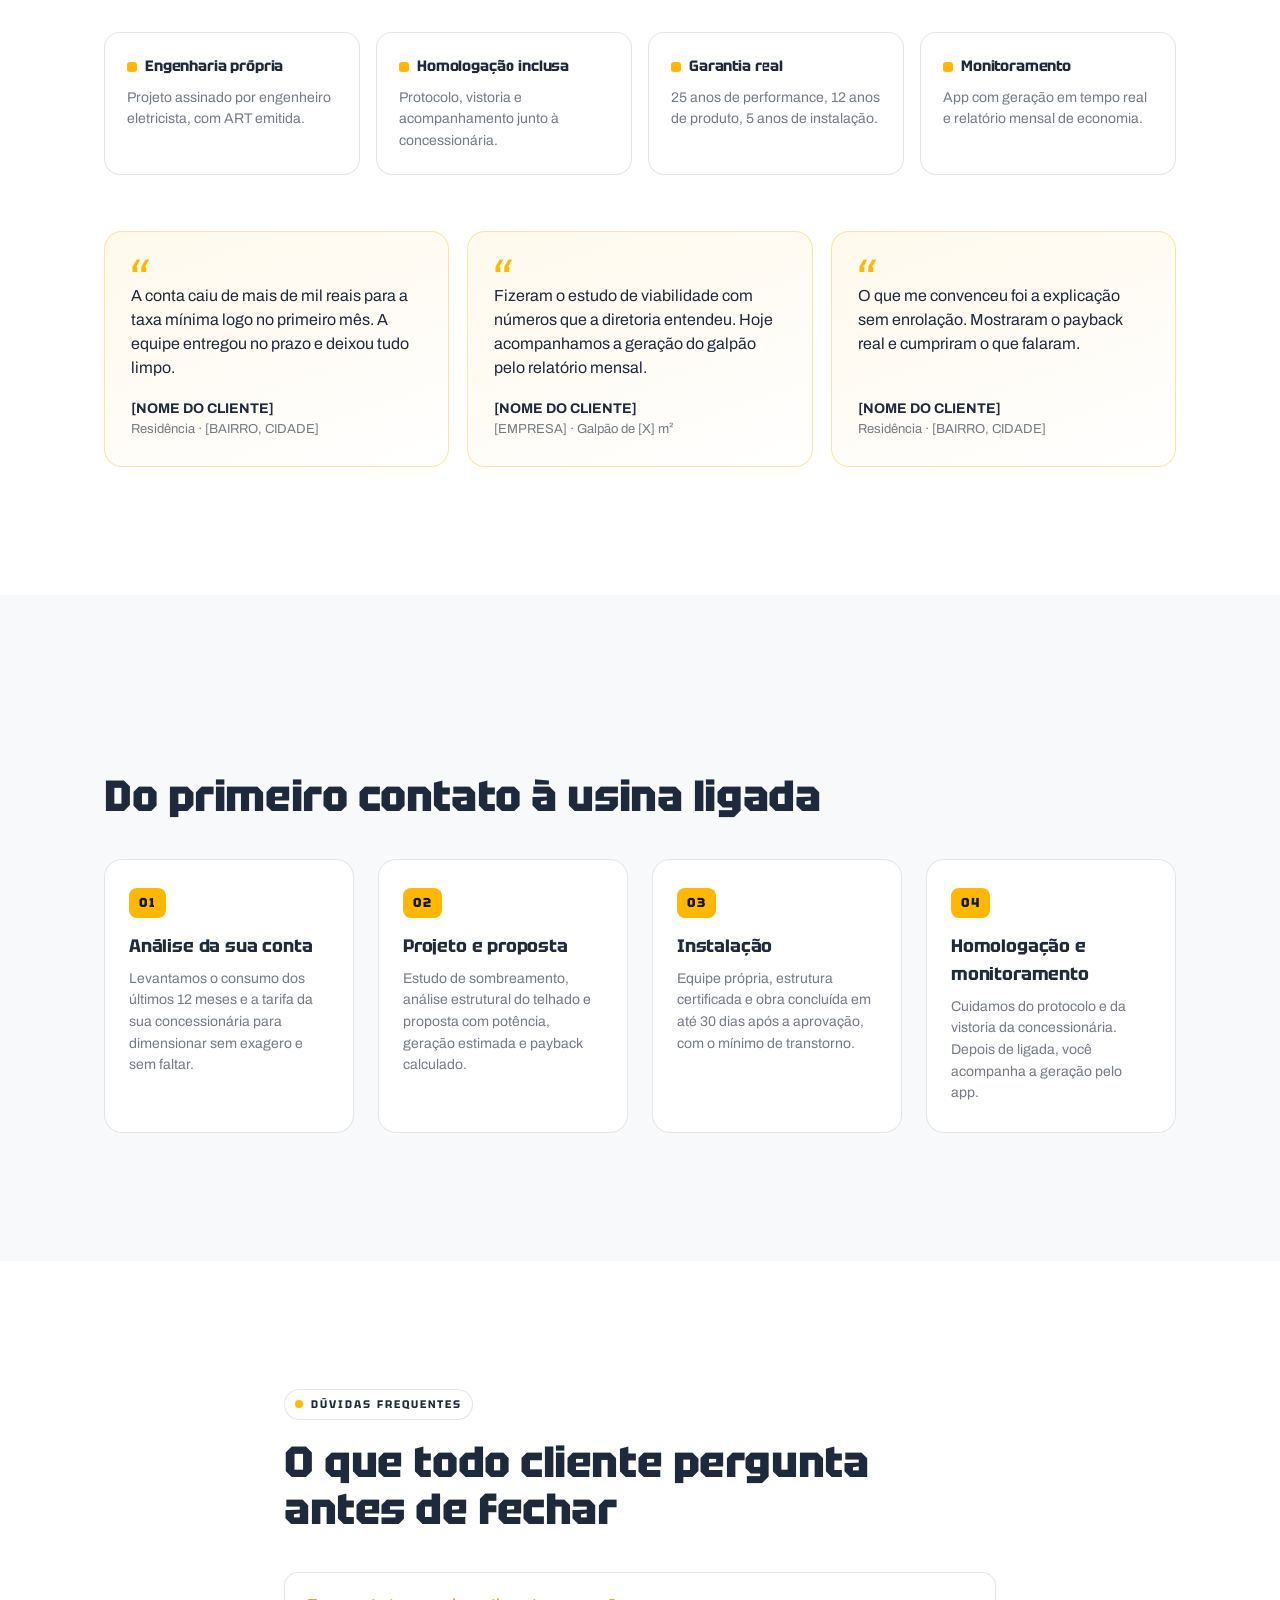
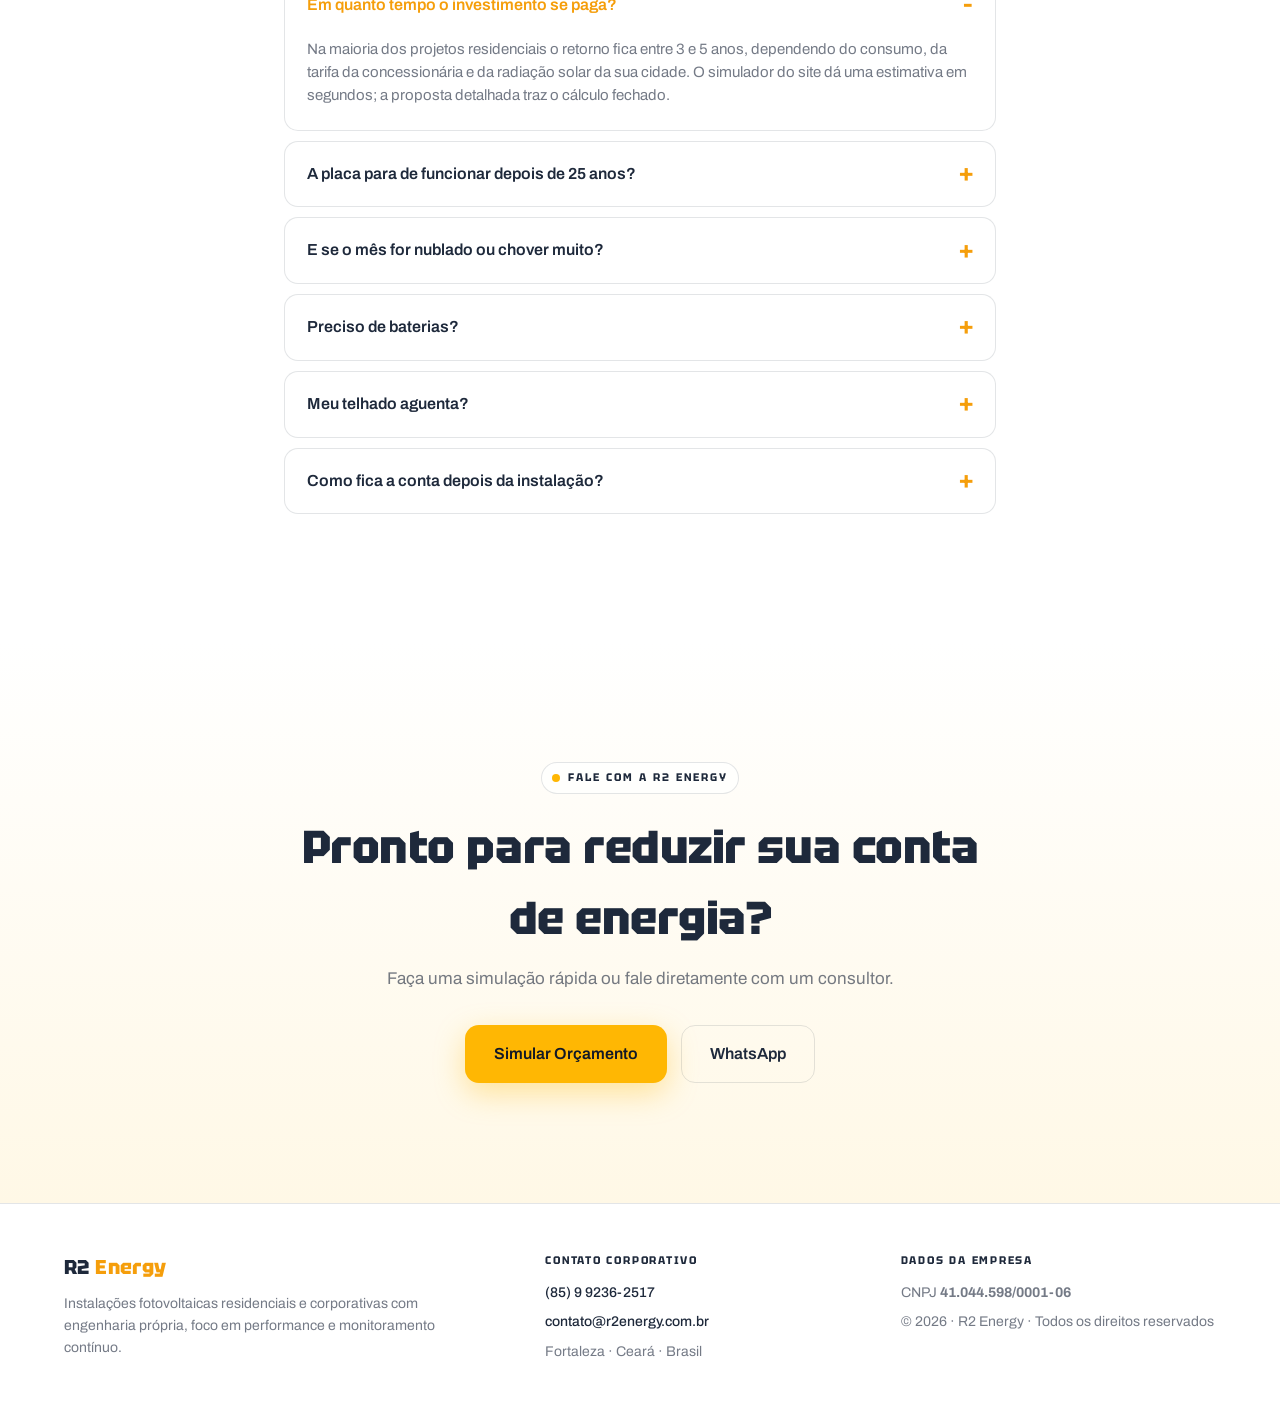
==== commit 650c0cf0: "Prepara video de fundo em loop na abertura (hero) A abertura passa a aceitar um video de fundo cobri" ====
--- a/index.html
+++ b/index.html
@@ -29,6 +29,8 @@
   <main id="main">
     <!-- ================= HERO ================= -->
     <section class="hero" id="top">
+      <!-- vídeo de fundo (montado pelo app.js a partir do content.js) -->
+      <div class="hero-video" id="heroVideo" aria-hidden="true"></div>
       <div class="hero-inner">
         <span class="tag" id="heroTag"></span>
         <h1 class="hero-title" id="heroTitle"></h1>
--- a/styles.css
+++ b/styles.css
@@ -87,7 +87,36 @@
   min-height: 100vh; display: grid; grid-template-columns: 1.1fr .9fr; align-items: center; gap: 40px;
   padding: calc(var(--header-h) + 40px) clamp(20px, 5vw, 64px) 60px; position: relative; overflow: hidden;
 }
-.hero-inner { max-width: 620px; }
+.hero-inner { max-width: 620px; position: relative; z-index: 2; }
+
+/* ---- vídeo de fundo da abertura ----
+   Cobre a seção inteira. O "véu" por cima mantém o texto legível; a
+   força dele vem de --hero-veu, definido em content.js (hero.video.veu). */
+.hero-video { position: absolute; inset: 0; z-index: 0; overflow: hidden; background: var(--bg); }
+.hero-video video { width: 100%; height: 100%; object-fit: cover; display: block; }
+/* o véu só existe quando há vídeo de fato na tela */
+.hero.tem-video .hero-video::after {
+  content: ""; position: absolute; inset: 0; pointer-events: none;
+  background: linear-gradient(100deg,
+    rgba(255,255,255, var(--hero-veu, .72)) 0%,
+    rgba(255,255,255, calc(var(--hero-veu, .72) * .92)) 46%,
+    rgba(255,255,255, calc(var(--hero-veu, .72) * .55)) 100%);
+}
+/* variante cinema: véu escuro e textos claros */
+.hero.video-claro.tem-video .hero-video::after {
+  background: linear-gradient(100deg,
+    rgba(9,14,30, var(--hero-veu, .72)) 0%,
+    rgba(9,14,30, calc(var(--hero-veu, .72) * .92)) 46%,
+    rgba(9,14,30, calc(var(--hero-veu, .72) * .55)) 100%);
+}
+.hero.video-claro.tem-video .hero-title,
+.hero.video-claro.tem-video .hero-numbers b { color: #FFFFFF; }
+.hero.video-claro.tem-video .hero-sub,
+.hero.video-claro.tem-video .hero-numbers span { color: rgba(255,255,255,.82); }
+.hero.video-claro.tem-video .tag { color: #FFFFFF; border-color: rgba(255,255,255,.35); background: rgba(255,255,255,.10); }
+.hero.video-claro.tem-video .btn-ghost { color: #FFFFFF; border-color: rgba(255,255,255,.45); background: rgba(255,255,255,.08); }
+
+@media (prefers-reduced-motion: reduce) { .hero-video video { display: none; } }
 .hero-title { font-size: clamp(38px, 5.4vw, 68px); line-height: 1.02; font-weight: 800; margin: 22px 0 20px; }
 .hero-sub { font-size: clamp(16px, 1.4vw, 19px); color: var(--muted); max-width: 520px; }
 .hero-actions { display: flex; flex-wrap: wrap; gap: 14px; margin-top: 32px; }
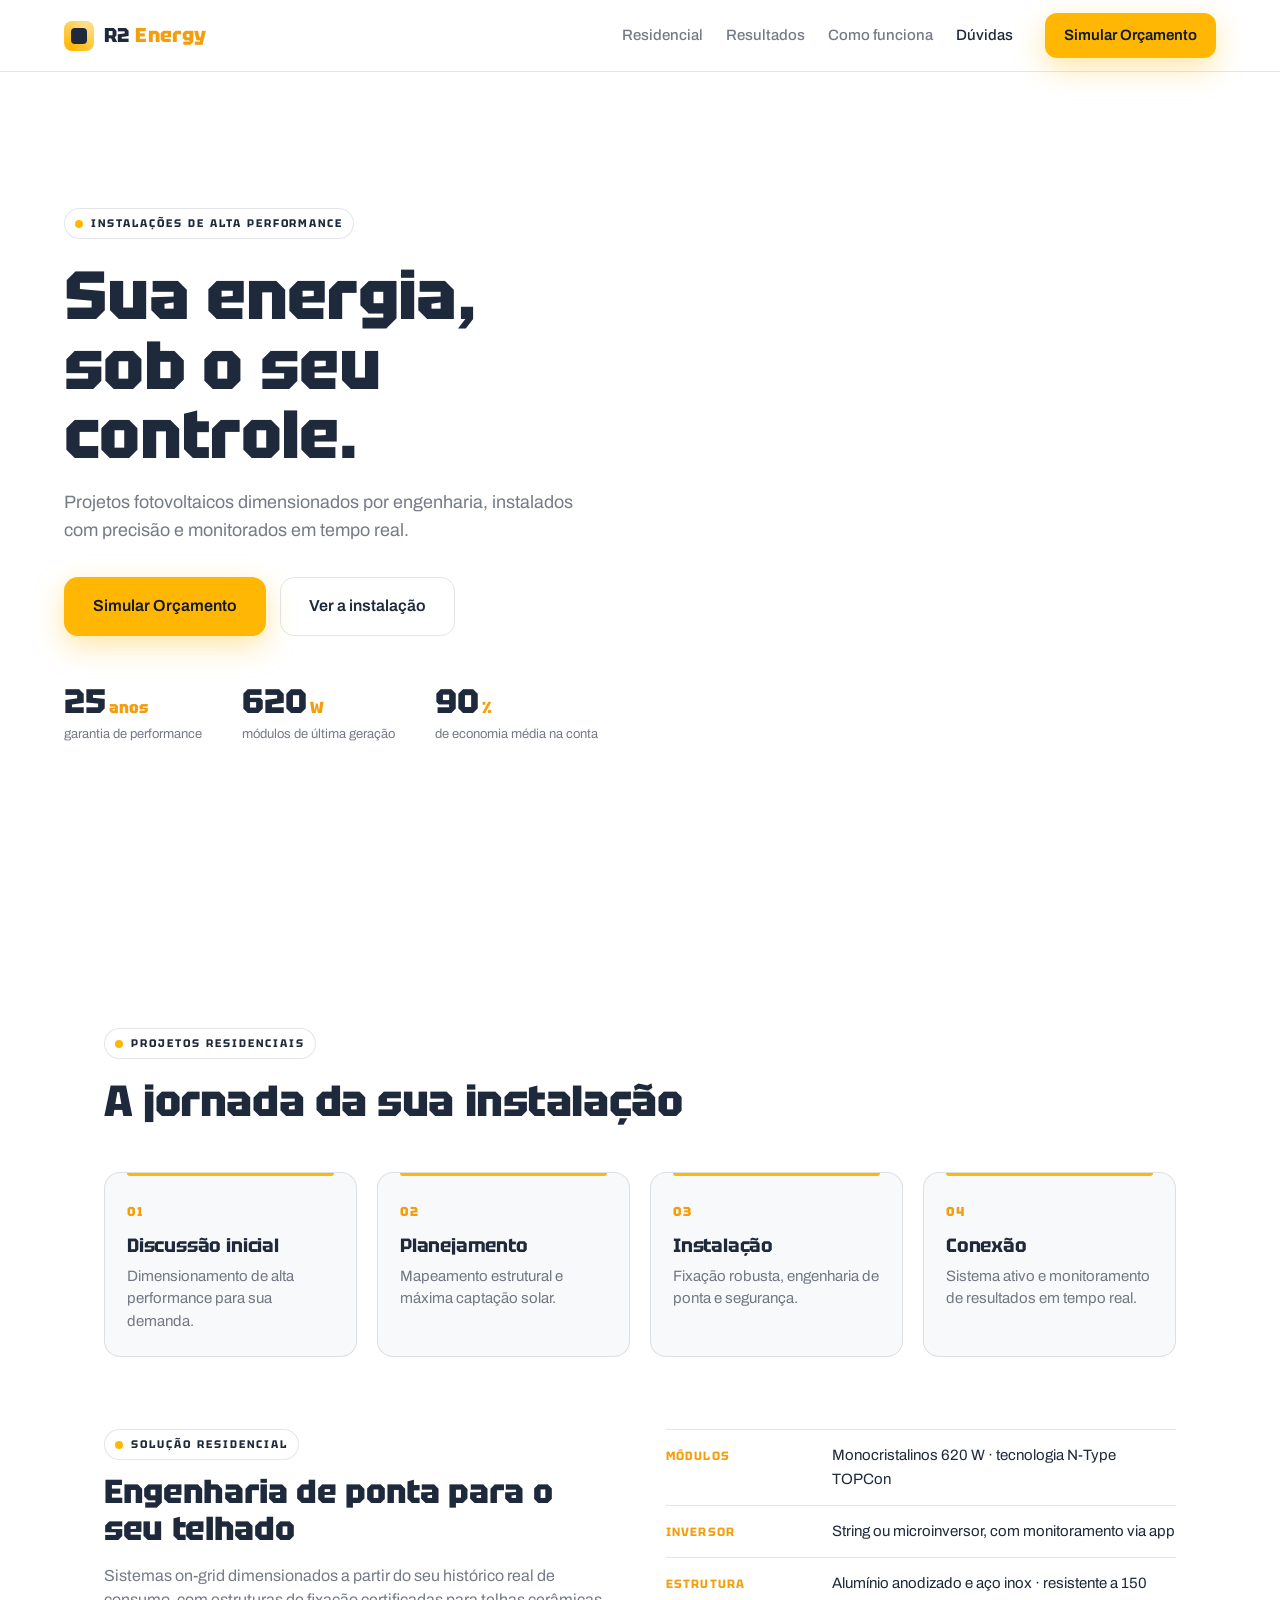
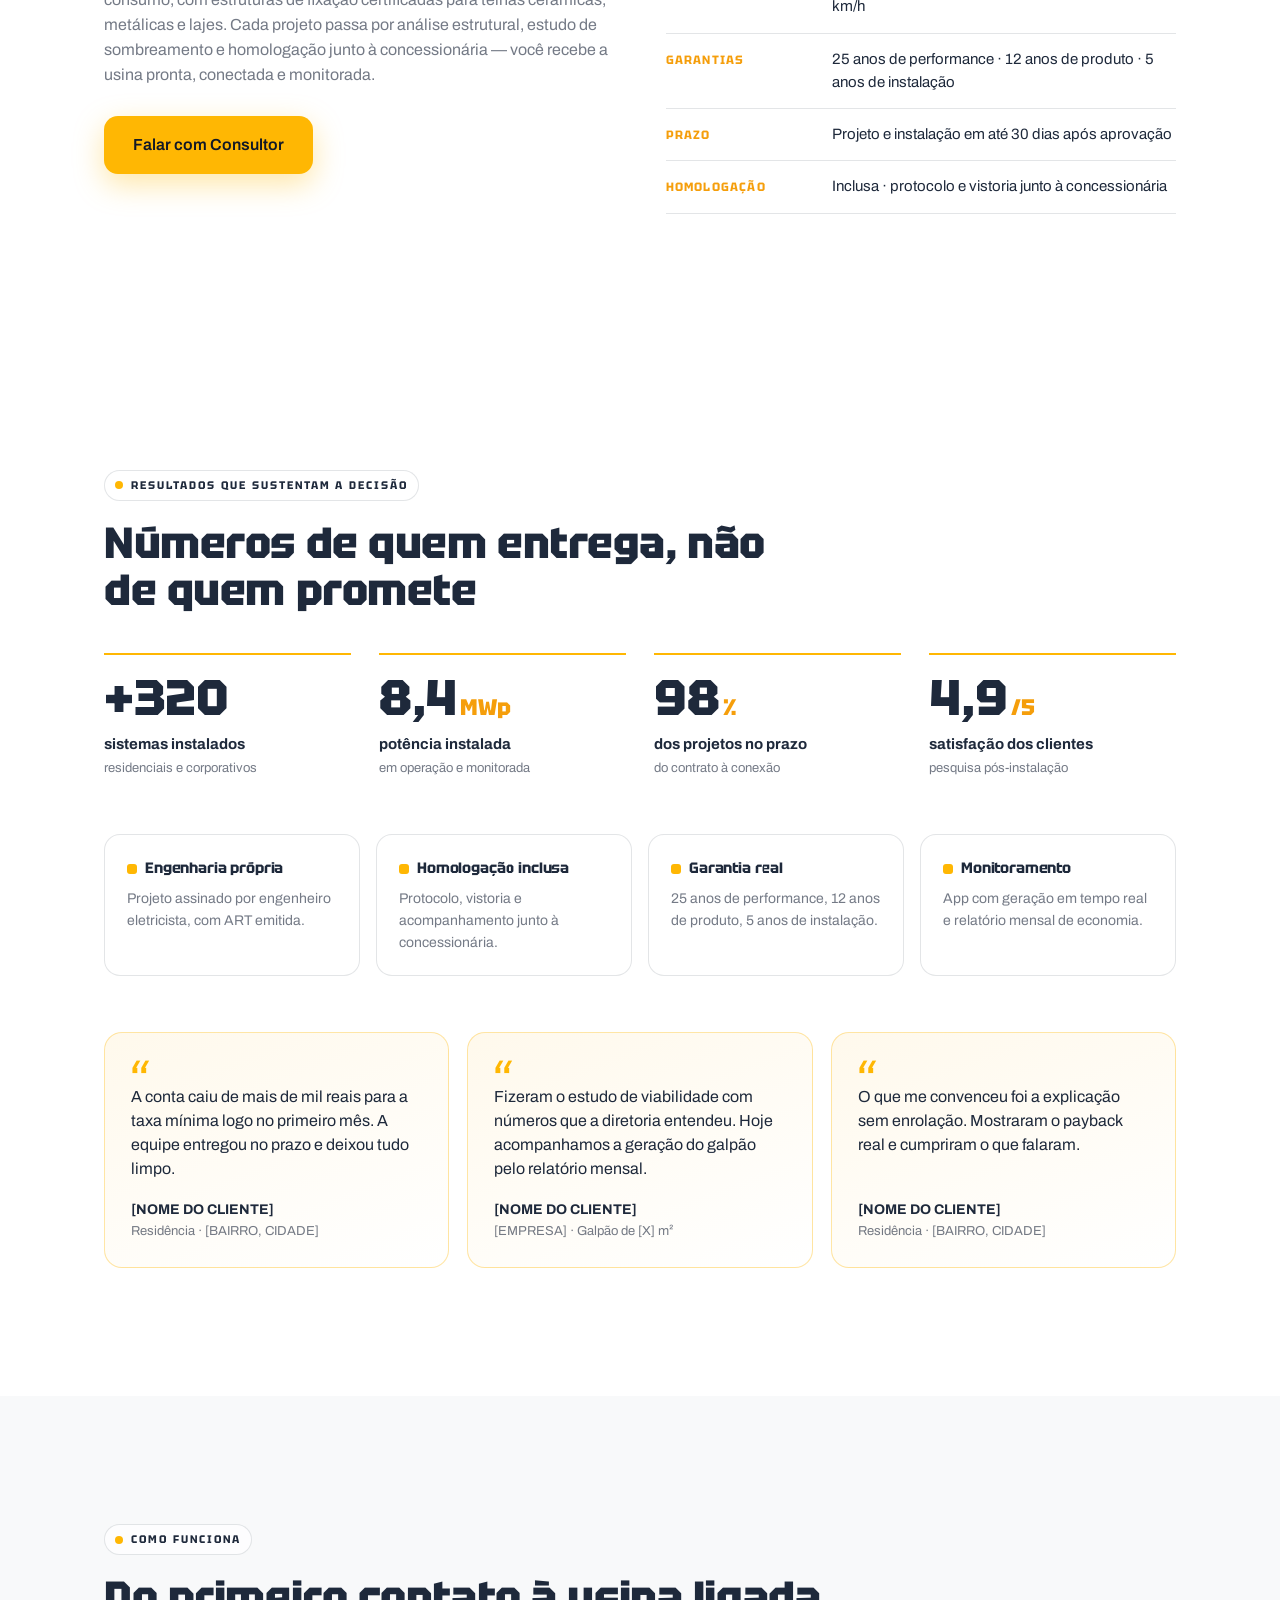
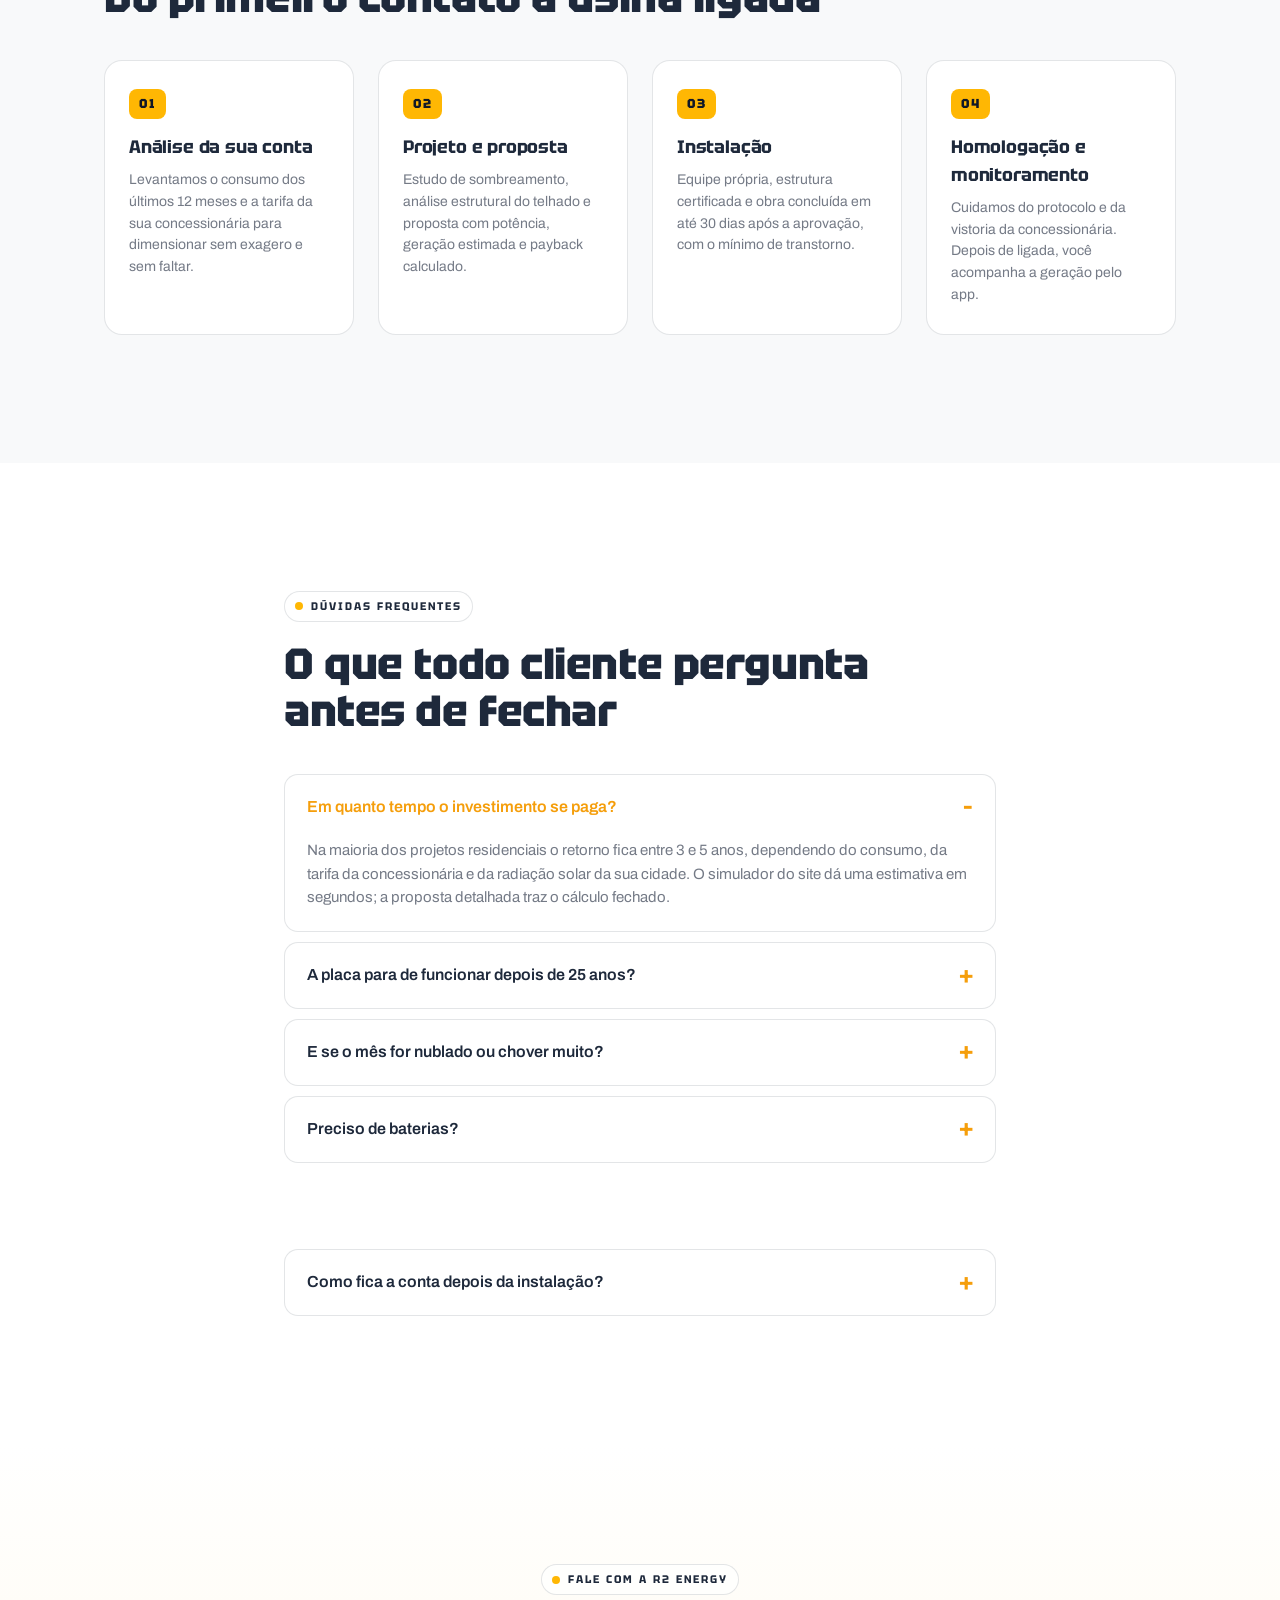
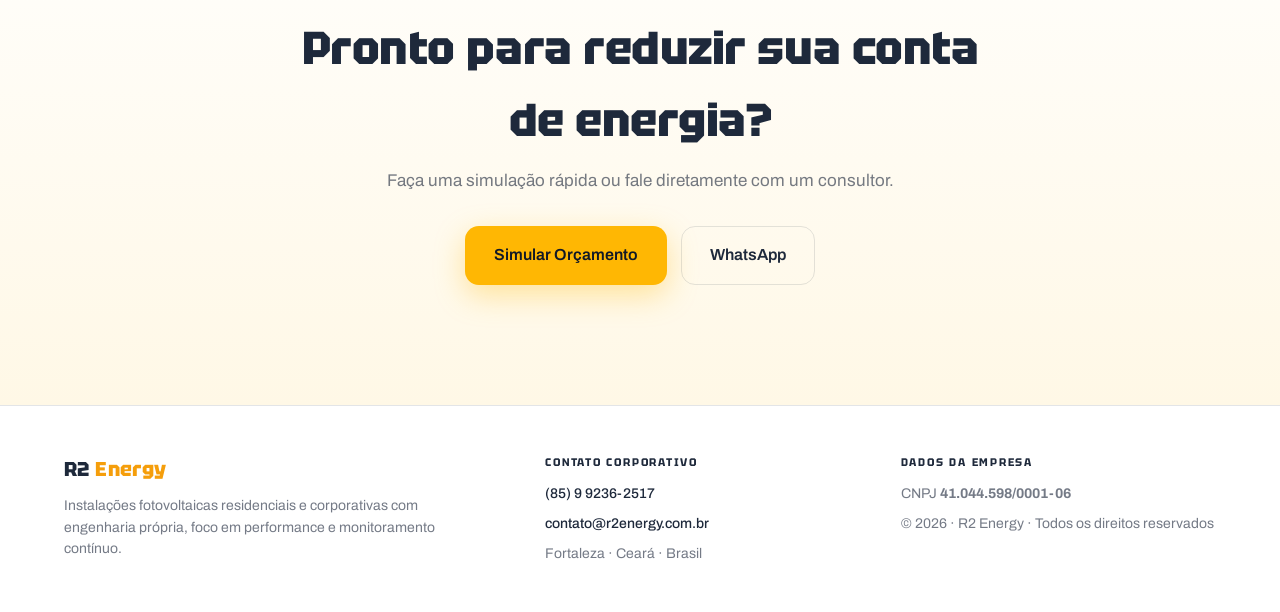
==== commit 750fabaf: "Troca a cena do scroll por uma secao residencial comum A jornada residencial deixa de ser uma secao " ====
--- a/index.html
+++ b/index.html
@@ -161,7 +161,6 @@
   </dialog>
 
   <script src="content.js"></script>
-  <script src="scene.js"></script>
   <script src="app.js"></script>
 </body>
 </html>
--- a/styles.css
+++ b/styles.css
@@ -143,106 +143,52 @@
 .scroll-hint span { width: 1px; height: 36px; background: var(--muted); animation: hint 1.6s infinite; }
 @keyframes hint { 0% { transform: scaleY(0); transform-origin: top; } 50% { transform: scaleY(1); transform-origin: top; } 51% { transform-origin: bottom; } 100% { transform: scaleY(0); transform-origin: bottom; } }
 
-/* =====================================================================
-   JORNADA — scroll scrubbing
-   A seção é alta (vários vh). Dentro dela um bloco "sticky" fica preso
-   na tela enquanto o usuário rola, e o JS troca o quadro conforme a
-   fração rolada (0 → 1). Rolar para cima volta os quadros.
-   ===================================================================== */
-.jornada { position: relative; height: 520vh; }
-.jornada-sticky { position: sticky; top: 0; height: 100vh; overflow: hidden; background: #0B1220; }
-.jornada-sticky.is-detail .ph-sun, .jornada-sticky.is-detail .ph-rays { opacity: 0 !important; transition: opacity .4s; }
-
-.scene { position: absolute; inset: 0; }
-.scene.is-off { visibility: hidden; }
-
-/* ---- cena de sobrevoo com dissolução ---- */
-.cena { position: absolute; inset: 0; overflow: hidden; background: #0B1220; }
-.cena-cam { position: absolute; will-change: transform, filter; }
-.cena-quadros { position: absolute; inset: 0; display: none; background: #0B1220; }
-.cena-quadros .quadro { position: absolute; inset: 0; width: 100%; height: 100%; object-fit: cover; opacity: 0; }
-.cena-quadros .quadro.is-on { opacity: 1; }
-/* quando os quadros do vídeo existem, eles substituem as fotos */
-.cena.tem-quadros .cena-quadros { display: block; }
-.cena.tem-quadros .cena-cam { display: none; }
-.cena-img { position: absolute; inset: 0; width: 100%; height: 100%; object-fit: fill; will-change: opacity; }
-.cena-sol { position: absolute; left: var(--sol-x, 60%); top: var(--sol-y, 18%); width: 42vw; height: 42vw; max-width: 700px; max-height: 700px;
-  transform: translate(-50%, -50%); pointer-events: none; mix-blend-mode: screen;
-  background: radial-gradient(circle, rgba(255,248,226,.9) 0%, rgba(255,206,124,.45) 20%, rgba(255,160,60,.16) 45%, transparent 70%); }
-.cena-veu { position: absolute; inset: 0; pointer-events: none; mix-blend-mode: multiply;
-  background: linear-gradient(180deg, rgba(18,30,72,.6), rgba(8,14,36,.35)); }
-.cena-brilho { position: absolute; left: 50%; top: 58%; width: 46vw; height: 26vw; transform: translate(-50%, -50%);
-  pointer-events: none; mix-blend-mode: screen; opacity: 0; transition: opacity .2s linear;
-  background: radial-gradient(ellipse at center, rgba(255,242,210,.7), rgba(255,190,90,.22) 42%, transparent 72%); filter: blur(12px); }
-.cena-vinheta { position: absolute; inset: 0; pointer-events: none;
-  background: radial-gradient(ellipse at 50% 45%, transparent 46%, rgba(10,14,28,.4) 100%); }
-
-/* névoa para legibilidade do texto à esquerda */
-.scene-shade { position: absolute; inset: 0; pointer-events: none;
-  background: linear-gradient(90deg, rgba(255,255,255,.45) 0%, rgba(255,255,255,.18) 36%, transparent 60%); }
-
-.jornada-head { position: absolute; top: calc(var(--header-h) + 22px); left: clamp(20px, 5vw, 64px); z-index: 3; }
-.jornada-head h2 { font-size: clamp(22px, 2.4vw, 32px); font-weight: 700; margin-top: 12px; max-width: 480px; }
-
-.etapas { position: absolute; left: clamp(20px, 5vw, 64px); bottom: clamp(48px, 10vh, 110px); z-index: 3; max-width: 540px; display: flex; flex-direction: column; gap: 18px;
-  padding: 26px 28px 26px 26px; border-radius: 18px; background: rgba(255,255,255,.62); backdrop-filter: blur(16px) saturate(140%); -webkit-backdrop-filter: blur(16px) saturate(140%);
-  border: 1px solid rgba(255,255,255,.7); box-shadow: 0 24px 60px -20px rgba(15,23,42,.35); }
-.jornada-head .tag, .jornada-head h2 { text-shadow: 0 1px 0 rgba(255,255,255,.6); }
-.jornada-head { padding: 14px 18px; border-radius: 14px; background: rgba(255,255,255,.55); backdrop-filter: blur(12px); -webkit-backdrop-filter: blur(12px); }
-.etapas.is-empty { opacity: 0; transform: translateY(16px); }
-.etapas { transition: opacity .5s var(--ease), transform .5s var(--ease); }
-.etapa {
-  position: relative; padding-left: 22px; opacity: 0; transform: translateY(28px); transition: opacity .55s var(--ease), transform .55s var(--ease);
-}
-.etapa::before { content: ""; position: absolute; left: 0; top: 4px; bottom: 4px; width: 4px; border-radius: 2px; background: var(--border); transition: background .4s; }
-.etapa.is-in { opacity: 1; transform: none; }
-.etapa.is-in::before { background: var(--accent); }
-.etapa small { display: block; font-family: var(--font-title); font-size: 11px; letter-spacing: .16em; text-transform: uppercase; color: var(--accent-strong); font-weight: 700; margin-bottom: 4px; }
-.etapa p { font-size: clamp(17px, 1.6vw, 22px); font-weight: 600; line-height: 1.3; }
-.btn-saiba { align-self: flex-start; margin-left: 22px; opacity: 0; transform: translateY(20px); transition: opacity .5s var(--ease) .15s, transform .5s var(--ease) .15s; }
-.btn-saiba.is-in { opacity: 1; transform: none; }
-
-.progress { position: absolute; right: clamp(20px, 5vw, 64px); bottom: clamp(48px, 10vh, 110px); z-index: 3; font-family: var(--font-title); font-size: 12px; letter-spacing: .14em; color: var(--text); display: flex; align-items: center; gap: 12px; padding: 8px 12px; border-radius: 999px; background: rgba(255,255,255,.6); backdrop-filter: blur(10px); }
-.progress .bar { width: 120px; height: 3px; background: var(--border); border-radius: 2px; overflow: hidden; }
-.progress .bar i { display: block; height: 100%; width: 0; background: var(--accent); }
-
-/* ---------- MODO DETALHE ("Saiba mais") ---------- */
-.detalhe-bg { position: absolute; inset: 0; background: var(--bg-detalhe); opacity: 0; pointer-events: none; transition: opacity .4s var(--ease); z-index: 4; }
-.detalhe-texto {
-  position: absolute; z-index: 6; left: clamp(20px, 5vw, 64px); top: 50%; transform: translateY(calc(-50% + 30px));
-  width: min(46vw, 560px); opacity: 0; pointer-events: none; transition: opacity .3s var(--ease), transform .3s var(--ease);
-}
-.detalhe-texto h2 { font-size: clamp(26px, 2.8vw, 40px); font-weight: 800; margin: 14px 0 16px; line-height: 1.08; }
-.detalhe-texto .desc { color: var(--muted); font-size: 16px; }
-.ficha { list-style: none; padding: 0; margin: 22px 0 26px; border-top: 1px solid var(--border); }
-.ficha li { display: grid; grid-template-columns: 110px 1fr; gap: 12px; padding: 10px 0; border-bottom: 1px solid var(--border); font-size: 14px; }
-.ficha li b { font-family: var(--font-title); font-size: 11px; letter-spacing: .14em; text-transform: uppercase; color: var(--accent-strong); padding-top: 2px; }
-.detalhe-actions { display: flex; gap: 12px; flex-wrap: wrap; }
-
-.video-wrap { position: absolute; inset: 0; z-index: 5; opacity: 0; pointer-events: none; transition: opacity .6s var(--ease); background: #000; }
-.video-wrap video, .video-wrap .estudio-img { width: 100%; height: 100%; object-fit: cover; }
-.video-wrap { background: var(--bg-detalhe); }
-.video-ph { display: grid; place-items: center; background: radial-gradient(circle at 40% 40%, #1E3A8A, #0B1220 70%); color: #fff; font-family: var(--font-title); letter-spacing: .14em; font-size: 12px; text-align: center; padding: 20px; line-height: 1.8; }
-.video-ph b { display: block; font-size: 16px; letter-spacing: .08em; }
-
-.jornada-sticky.is-detail .etapas, .jornada-sticky.is-detail .progress, .jornada-sticky.is-detail .jornada-head, .jornada-sticky.is-detail .scene-shade { opacity: 0; pointer-events: none; transition: opacity .4s; }
-.jornada-sticky.is-detail .detalhe-bg { opacity: 1; transition: opacity .8s var(--ease) .5s; }
-.jornada-sticky.is-detail .video-wrap { opacity: 1; pointer-events: auto; transition-delay: .75s; }
-.jornada-sticky.is-detail.is-detail-docked .video-wrap {
-  /* card widescreen 16:9 à direita, colado ao texto e à borda direita da tela */
-  inset: auto 0 auto auto; top: 50%; transform: translateY(-50%);
-  width: min(50vw, 900px); aspect-ratio: 16 / 9; height: auto;
-  border-radius: 18px 0 0 18px; overflow: hidden; box-shadow: var(--shadow);
-  transition: inset 1s var(--ease), width 1s var(--ease), transform 1s var(--ease), border-radius 1s var(--ease), top 1s var(--ease);
-}
-.jornada-sticky.is-detail.is-detail-docked .detalhe-texto { opacity: 1; pointer-events: auto; transform: translateY(-50%); transition: opacity .6s var(--ease) .9s, transform .6s var(--ease) .9s; }
-
-/* ---------- seções de conteúdo ---------- */
+/* ---------- blocos usados por várias seções ---------- */
 .wrap { max-width: 1200px; margin: 0 auto; padding: 0 clamp(20px, 5vw, 64px); }
 .wrap-estreito { max-width: 840px; }
 .sec-titulo { font-size: clamp(28px, 3.4vw, 44px); font-weight: 800; margin: 18px 0 40px; max-width: 720px; line-height: 1.08; }
 .sobe { opacity: 0; transform: translateY(22px); transition: opacity .7s var(--ease), transform .7s var(--ease); }
 .sobe.is-vis { opacity: 1; transform: none; }
+
+/* =====================================================================
+   SEÇÃO RESIDENCIAL — etapas da instalação e ficha técnica.
+   Seção comum, sem scroll travado e sem cena de imagens.
+   ===================================================================== */
+.etapasec { padding: clamp(80px, 10vw, 130px) 0; background: var(--bg); }
+
+.etapas-grid { list-style: none; padding: 0; margin: 48px 0 0;
+  display: grid; grid-template-columns: repeat(4, 1fr); gap: 20px; counter-reset: etapa; }
+.etapa-card { background: var(--bg-detalhe); border: 1px solid var(--border);
+  border-radius: 16px; padding: 26px 22px 24px; position: relative; }
+.etapa-card::before { content: ""; position: absolute; left: 22px; right: 22px; top: 0;
+  height: 3px; border-radius: 0 0 3px 3px; background: var(--accent); }
+.etapa-num { font-family: var(--font-title); font-size: 13px; font-weight: 800;
+  letter-spacing: .14em; color: var(--accent-strong); }
+.etapa-card h3 { font-family: var(--font-title); font-size: clamp(17px, 1.5vw, 20px);
+  font-weight: 700; margin: 10px 0 8px; line-height: 1.2; }
+.etapa-card p { font-size: 15px; color: var(--muted); line-height: 1.5; }
+
+.ficha-bloco { margin-top: clamp(48px, 6vw, 72px); display: grid;
+  grid-template-columns: 1fr 1fr; gap: clamp(28px, 4vw, 56px); align-items: start; }
+.ficha-texto h3 { font-size: clamp(24px, 2.6vw, 36px); font-weight: 800;
+  margin: 14px 0 16px; line-height: 1.1; }
+.ficha-texto .desc { color: var(--muted); font-size: 16px; margin-bottom: 28px; }
+
+.ficha { list-style: none; padding: 0; margin: 0; border-top: 1px solid var(--border); }
+.ficha li { display: grid; grid-template-columns: 150px 1fr; gap: 16px;
+  padding: 14px 0; border-bottom: 1px solid var(--border); align-items: baseline; }
+.ficha b { font-family: var(--font-title); font-size: 12px; letter-spacing: .1em;
+  text-transform: uppercase; color: var(--accent-strong); font-weight: 700; }
+.ficha span { font-size: 15px; color: var(--text); }
+
+@media (max-width: 960px) {
+  .etapas-grid { grid-template-columns: repeat(2, 1fr); gap: 14px; }
+  .ficha-bloco { grid-template-columns: 1fr; }
+}
+@media (max-width: 560px) {
+  .etapas-grid { grid-template-columns: 1fr; }
+  .ficha li { grid-template-columns: 1fr; gap: 4px; }
+}
 
 .prova { padding: clamp(80px, 10vw, 130px) 0; }
 .numeros { list-style: none; padding: 0; margin: 0 0 56px; display: grid; grid-template-columns: repeat(auto-fit, minmax(200px, 1fr)); gap: 28px; }
@@ -339,21 +285,6 @@
   .menu-toggle { display: flex; margin-left: auto; }
   .btn-sim { display: none; }
   .footer-inner { grid-template-columns: 1fr; gap: 28px; }
-  .jornada { height: 400vh; }
-  .scene-shade { background: none; }
-  .etapas { right: 20px; max-width: none; bottom: 20px; gap: 0; padding: 16px 18px; }
-  /* no celular aparece uma etapa de cada vez, para não cobrir a foto */
-  .etapa { position: absolute; left: 18px; right: 18px; top: 16px; opacity: 0 !important; transform: translateY(14px) !important; }
-  .etapa.is-in.is-atual { opacity: 1 !important; transform: none !important; }
-  .etapas { min-height: 128px; position: absolute; }
-  .btn-saiba { margin: 0 0 0 22px; align-self: flex-start; }
-  .etapas { display: block; }
-  .etapas .btn-saiba { position: relative; margin-top: 96px; margin-left: 0; }
-  .etapa p { font-size: 17px; }
-  .progress { display: none; }
-  .detalhe-texto { width: auto; left: 20px; right: 20px; top: auto; bottom: 20px; transform: translateY(30px); max-height: 52vh; overflow: auto; }
-  .jornada-sticky.is-detail.is-detail-docked .detalhe-texto { transform: none; }
-  .jornada-sticky.is-detail.is-detail-docked .video-wrap { inset: calc(var(--header-h) + 12px) 0 auto 0; top: auto; transform: none; width: 100%; border-radius: 0; }
   .ficha li { grid-template-columns: 90px 1fr; font-size: 13px; }
   .modal-box { padding: 24px; width: 96vw; }
   .hero-img { border-radius: 20px; }
@@ -365,5 +296,5 @@
 @media (prefers-reduced-motion: reduce) {
   html { scroll-behavior: auto; }
   .panel-cells::after, .scroll-hint span, .loc-dot { animation: none; }
-  .etapa, .btn-saiba, .detalhe-bg, .detalhe-texto, .video-wrap { transition: none; }
-}
+  .etapa-card { transition: none; }
+}
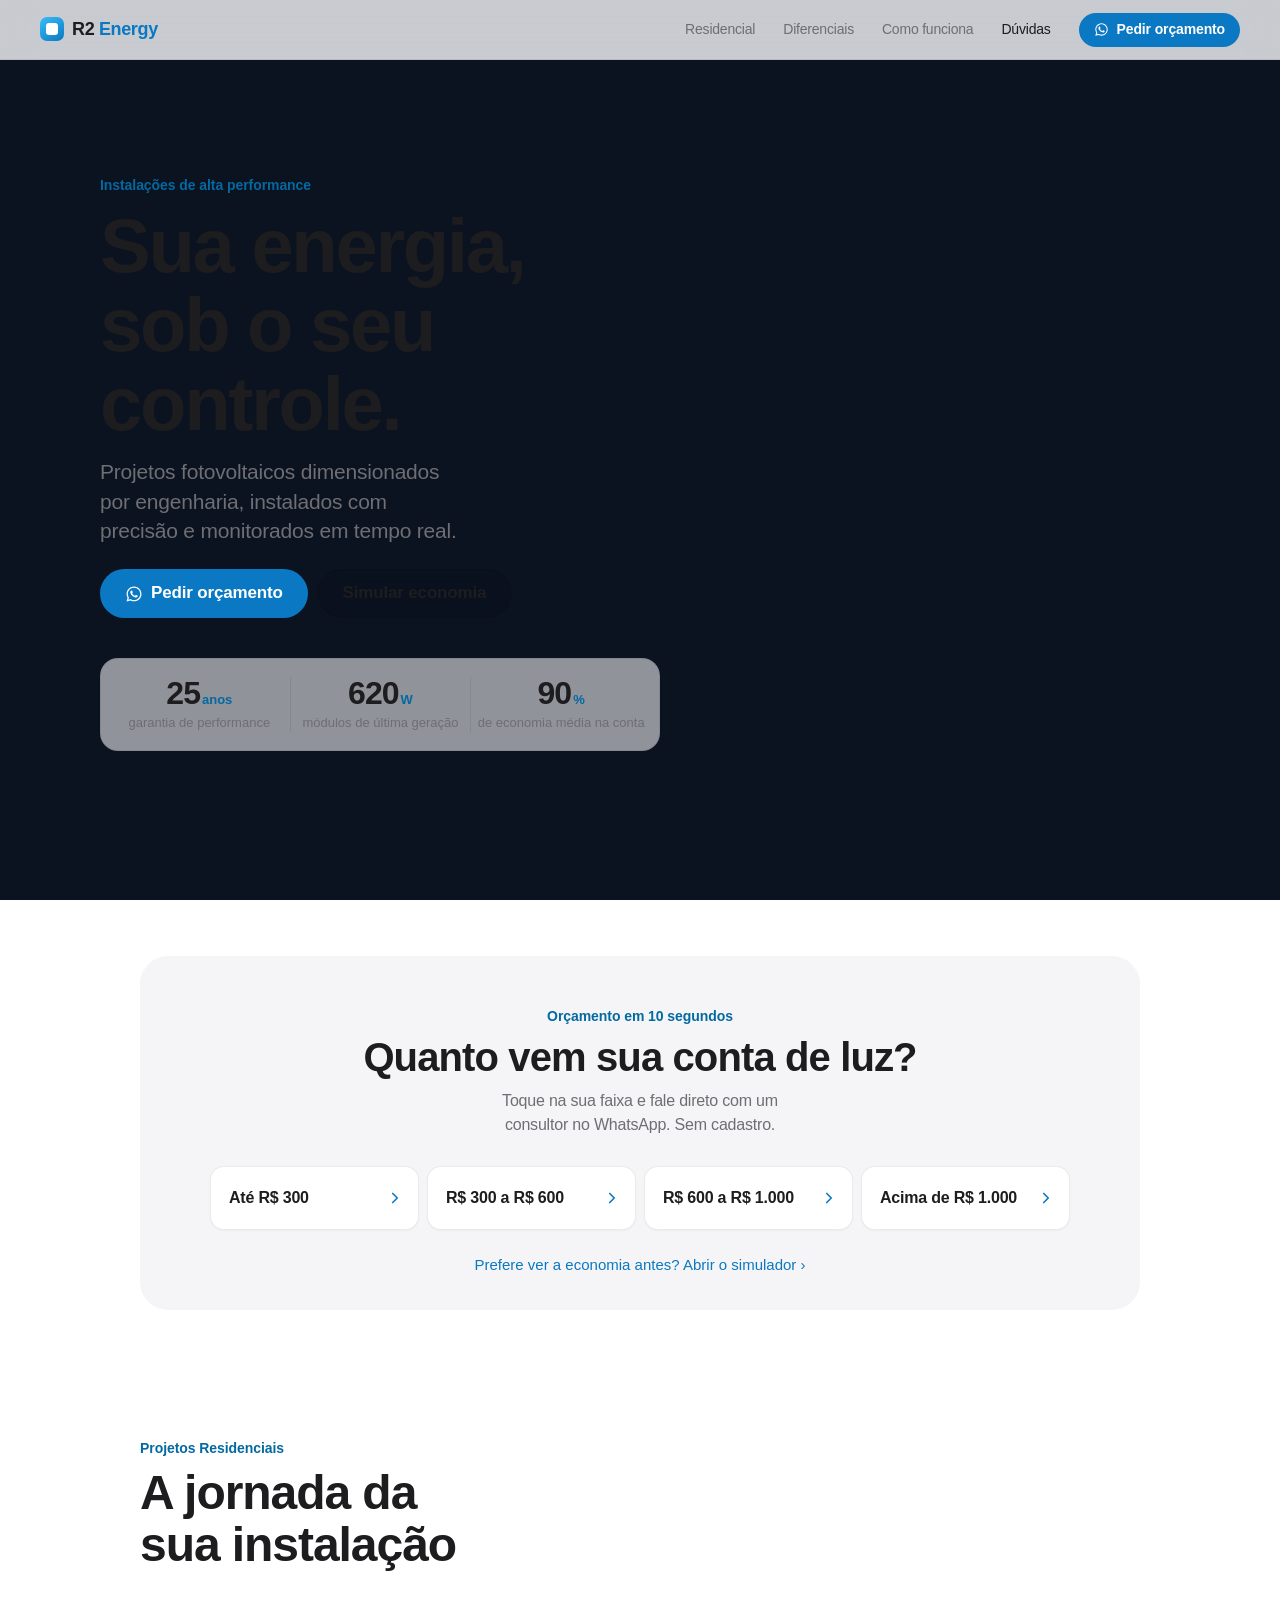
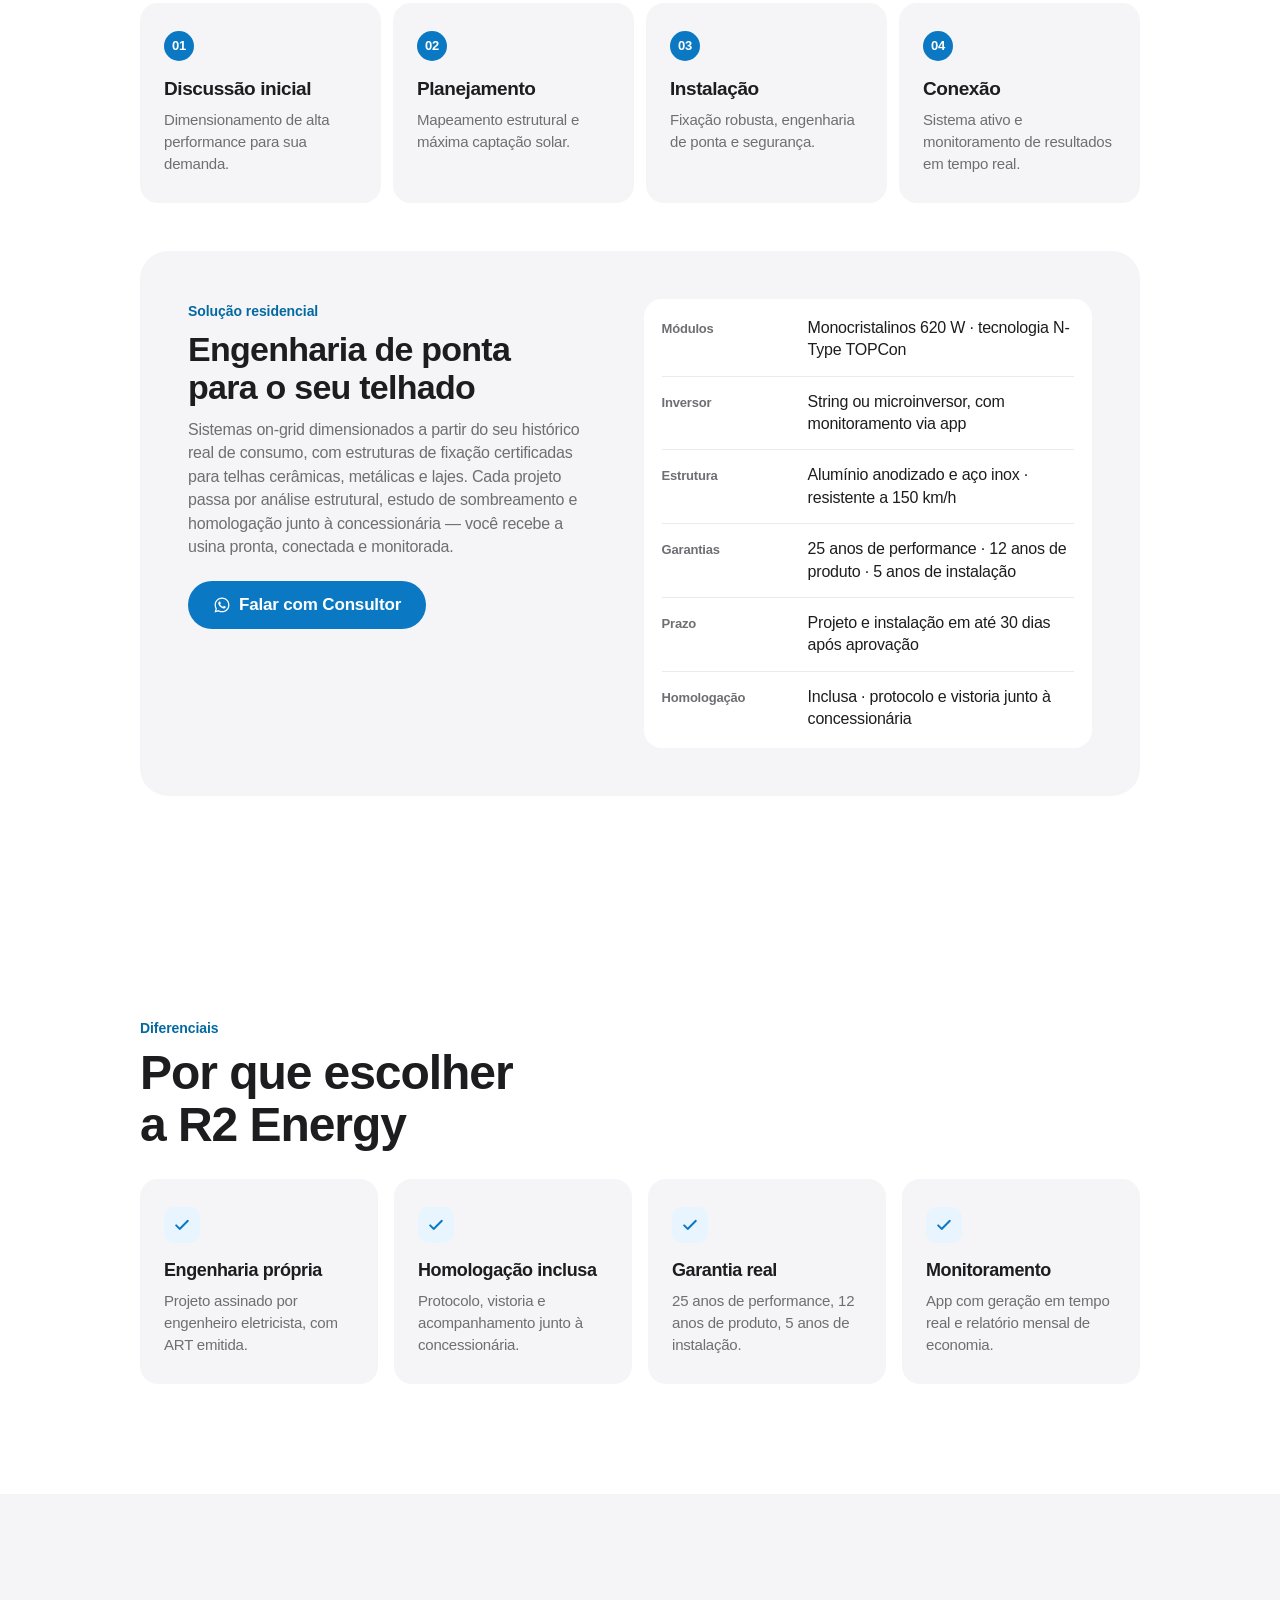
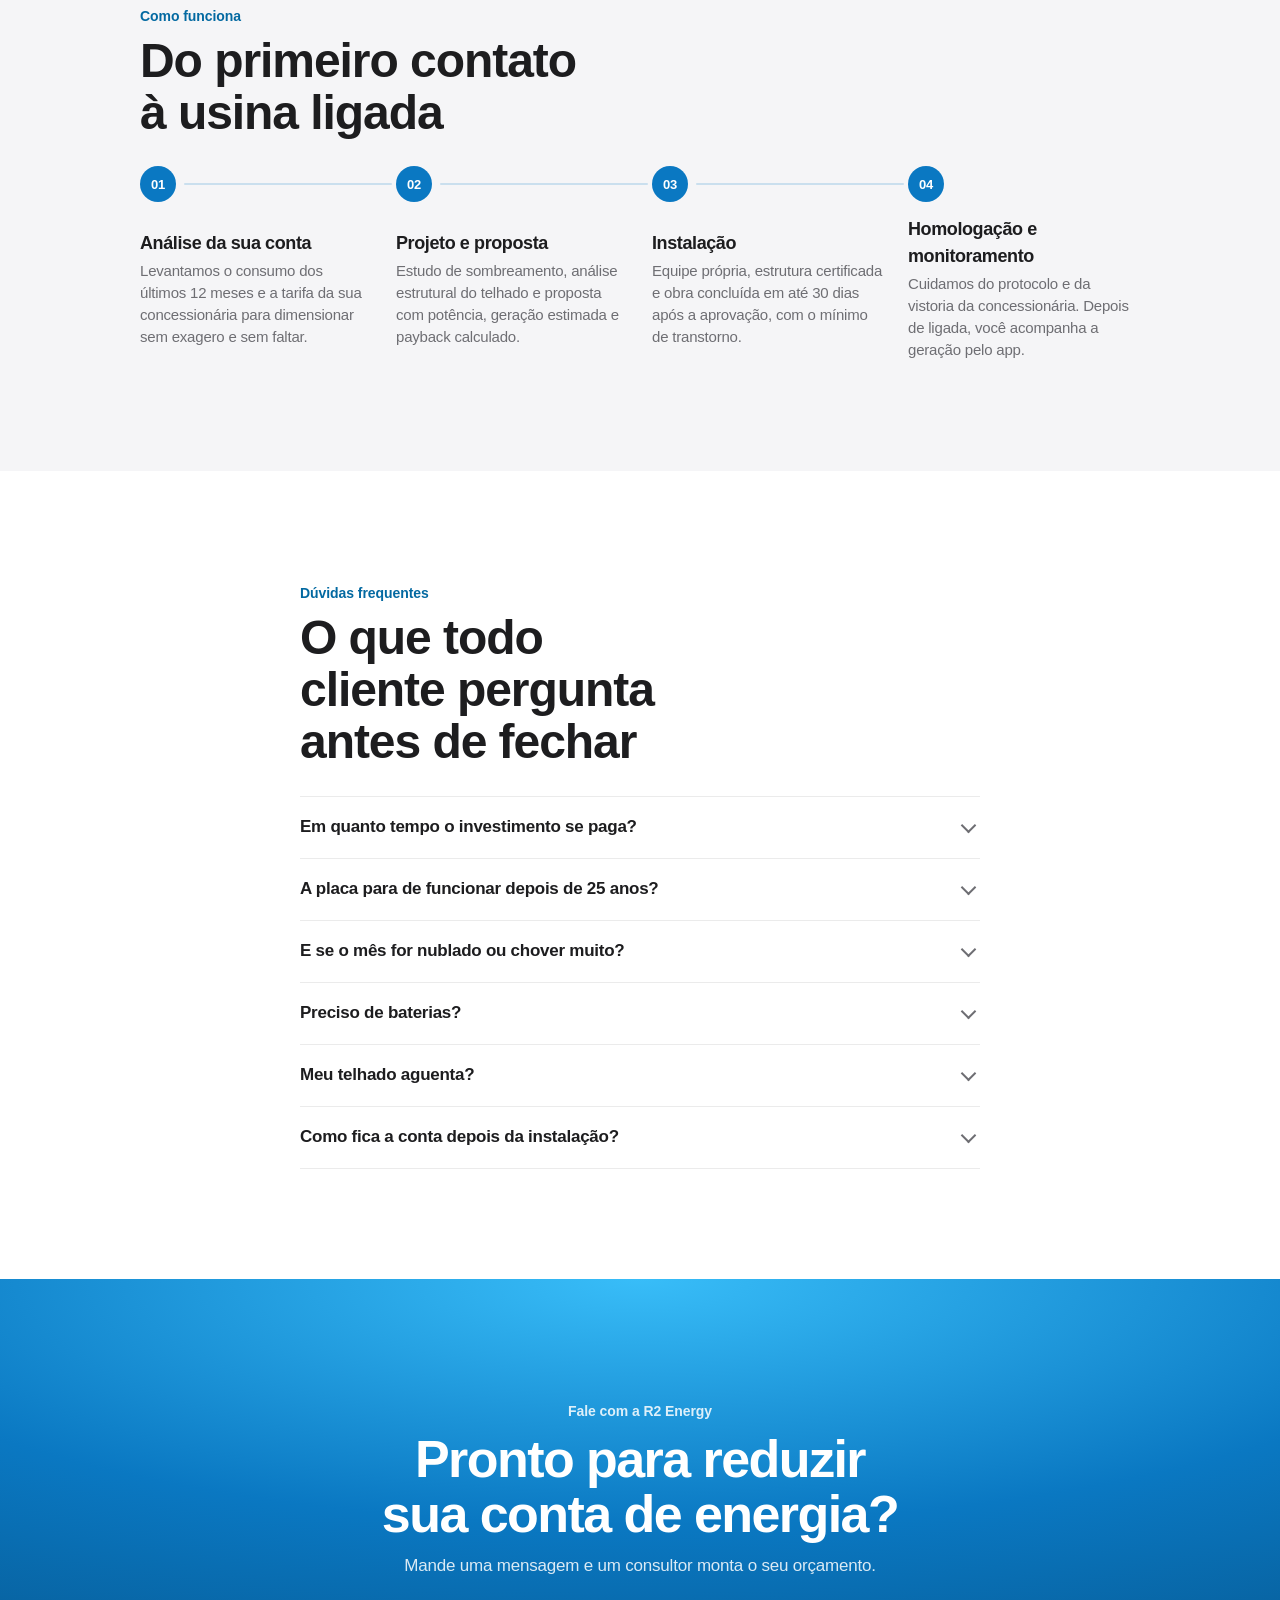
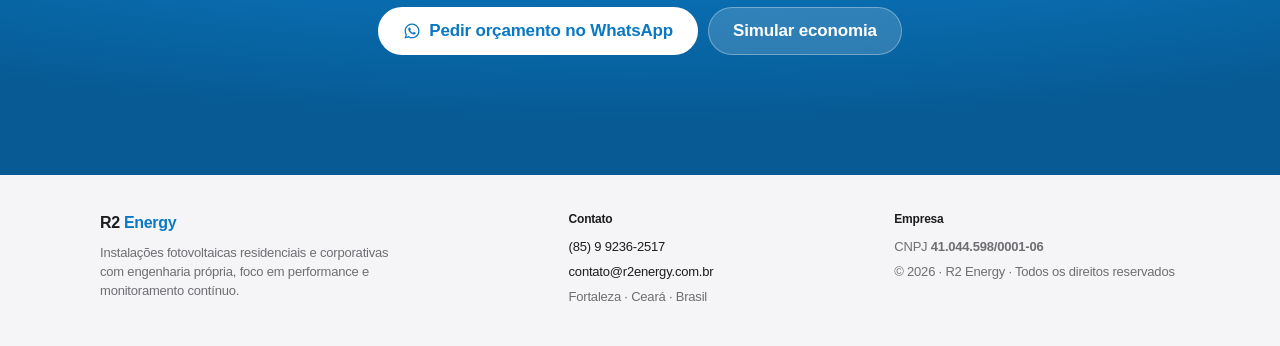
==== commit 2e9bad57: "Redesenha o site para converter anuncio do Instagram em WhatsApp Visual no estilo Apple: fonte do si" ====
--- a/index.html
+++ b/index.html
@@ -2,52 +2,73 @@
 <html lang="pt-BR">
 <head>
   <meta charset="UTF-8">
-  <meta name="viewport" content="width=device-width, initial-scale=1.0">
+  <meta name="viewport" content="width=device-width, initial-scale=1.0, viewport-fit=cover">
   <title>R2 Energy · Energia solar de alta performance</title>
-  <meta name="description" content="R2 Energy — projetos fotovoltaicos residenciais e corporativos com engenharia própria, alta performance e monitoramento em tempo real.">
-  <link rel="preconnect" href="https://fonts.googleapis.com">
-  <link rel="preconnect" href="https://fonts.gstatic.com" crossorigin>
-  <link href="https://fonts.googleapis.com/css2?family=Archivo:wght@400;500;600;700&family=Tektur:wght@500;600;700;800&display=swap" rel="stylesheet">
+  <meta name="description" content="Energia solar com engenharia própria em Fortaleza. Peça seu orçamento pelo WhatsApp em segundos.">
+  <meta name="theme-color" content="#FFFFFF">
+
+  <!-- Prévia do link no WhatsApp, Instagram e Facebook.
+       Fica no HTML (e não no content.js) porque esses robôs não rodam JavaScript. -->
+  <meta property="og:type" content="website">
+  <meta property="og:url" content="https://r2energy.netlify.app/">
+  <meta property="og:title" content="R2 Energy · Energia solar de alta performance">
+  <meta property="og:description" content="Engenharia própria, instalação com precisão e monitoramento em tempo real. Peça seu orçamento pelo WhatsApp.">
+  <meta property="og:image" content="https://r2energy.netlify.app/assets/hero/hero-poster.jpg">
+  <meta property="og:image:width" content="1280">
+  <meta property="og:image:height" content="720">
+  <meta property="og:locale" content="pt_BR">
+  <meta name="twitter:card" content="summary_large_image">
+
+  <link rel="icon" href="data:image/svg+xml,%3Csvg xmlns='http://www.w3.org/2000/svg' viewBox='0 0 64 64'%3E%3Crect width='64' height='64' rx='14' fill='%230A78C2'/%3E%3Crect x='18' y='18' width='28' height='28' rx='6' fill='%23FFFFFF'/%3E%3C/svg%3E">
   <link rel="stylesheet" href="styles.css">
 </head>
 <body>
   <a class="skip" href="#main">Pular para o conteúdo</a>
 
-  <!-- ================= CABEÇALHO FIXO ================= -->
+  <!-- ================= CABEÇALHO ================= -->
   <header class="header" id="header">
     <a class="logo" href="#top" aria-label="R2 Energy — início">
       <span class="logo-mark" aria-hidden="true"></span>
       <span class="logo-text">R2 <em>Energy</em></span>
     </a>
     <nav class="nav" id="nav" aria-label="Navegação principal"></nav>
-    <button class="btn btn-primary btn-sim" id="btnSimHeader" type="button">Simular Orçamento</button>
-    <button class="menu-toggle" id="menuToggle" type="button" aria-label="Abrir menu" aria-expanded="false">
-      <span></span><span></span><span></span>
-    </button>
+    <a class="btn btn-primary btn-sm" id="btnHeaderWhats" href="#" target="_blank" rel="noopener"></a>
   </header>
 
   <main id="main">
-    <!-- ================= HERO ================= -->
+    <!-- ================= ABERTURA ================= -->
     <section class="hero" id="top">
       <!-- vídeo de fundo (montado pelo app.js a partir do content.js) -->
       <div class="hero-video" id="heroVideo" aria-hidden="true"></div>
       <div class="hero-inner">
-        <span class="tag" id="heroTag"></span>
+        <span class="eyebrow" id="heroTag"></span>
         <h1 class="hero-title" id="heroTitle"></h1>
         <p class="hero-sub" id="heroSub"></p>
-        <div class="hero-actions">
-          <button class="btn btn-primary btn-lg" id="btnSimHero" type="button"></button>
-          <a class="btn btn-ghost btn-lg" id="btnVerInstalacao" href="#residencial"></a>
+        <div class="hero-actions" id="heroActions">
+          <a class="btn btn-primary btn-lg" id="btnHeroWhats" href="#" target="_blank" rel="noopener"></a>
+          <button class="btn btn-glass btn-lg" id="btnSimHero" type="button"></button>
         </div>
-        <ul class="hero-numbers" id="heroNumbers"></ul>
+        <ul class="hero-stats" id="heroNumbers"></ul>
       </div>
-
     </section>
 
-    <!-- ================= JORNADAS (geradas pelo app.js) ================= -->
+    <!-- ================= ORÇAMENTO EM 1 TOQUE ================= -->
+    <section class="rapido" id="orcamento">
+      <div class="wrap">
+        <div class="rapido-card">
+          <span class="tag" id="rapidoTag"></span>
+          <h2 class="rapido-titulo" id="rapidoTitulo"></h2>
+          <p class="rapido-sub" id="rapidoSub"></p>
+          <div class="faixas" id="rapidoFaixas"></div>
+          <button class="link-btn" id="rapidoSim" type="button"></button>
+        </div>
+      </div>
+    </section>
+
+    <!-- ================= RESIDENCIAL (gerada pelo app.js) ================= -->
     <div id="jornadas"></div>
 
-    <!-- ================= PROVA SOCIAL ================= -->
+    <!-- ================= RESULTADOS ================= -->
     <section class="prova" id="prova">
       <div class="wrap">
         <span class="tag" id="provaTag"></span>
@@ -67,7 +88,7 @@
       </div>
     </section>
 
-    <!-- ================= PERGUNTAS FREQUENTES ================= -->
+    <!-- ================= DÚVIDAS ================= -->
     <section class="faq" id="faq">
       <div class="wrap wrap-estreito">
         <span class="tag" id="faqTag"></span>
@@ -76,15 +97,15 @@
       </div>
     </section>
 
-    <!-- ================= CONTATO / RODAPÉ ================= -->
+    <!-- ================= CHAMADA FINAL ================= -->
     <section class="contato" id="contato">
       <div class="contato-inner">
-        <span class="tag">Fale com a R2 Energy</span>
-        <h2>Pronto para reduzir sua conta de energia?</h2>
-        <p>Faça uma simulação rápida ou fale diretamente com um consultor.</p>
-        <div class="hero-actions">
-          <button class="btn btn-primary btn-lg" id="btnSimContato" type="button">Simular Orçamento</button>
-          <a class="btn btn-ghost btn-lg" id="btnWhatsContato" href="#" target="_blank" rel="noopener">WhatsApp</a>
+        <span class="eyebrow" id="contatoTag"></span>
+        <h2 id="contatoTitulo"></h2>
+        <p id="contatoTexto"></p>
+        <div class="contato-actions">
+          <a class="btn btn-white btn-lg" id="btnWhatsContato" href="#" target="_blank" rel="noopener"></a>
+          <button class="btn btn-glass btn-lg" id="btnSimContato" type="button"></button>
         </div>
       </div>
     </section>
@@ -97,20 +118,29 @@
         <p class="footer-desc" id="footerDesc"></p>
       </div>
       <div class="footer-col">
-        <span class="footer-label">Contato corporativo</span>
+        <span class="footer-label">Contato</span>
         <a id="footerFone" href="#"></a>
         <a id="footerMail" href="#"></a>
         <span id="footerEnd"></span>
       </div>
       <div class="footer-col">
-        <span class="footer-label">Dados da empresa</span>
+        <span class="footer-label">Empresa</span>
         <span>CNPJ <strong id="footerCnpj"></strong></span>
         <span id="footerCred"></span>
       </div>
     </div>
   </footer>
 
-  <!-- ================= MODAL DO SIMULADOR ================= -->
+  <!-- ================= BARRA FIXA (só no celular) ================= -->
+  <div class="barra" id="barraFixa" aria-hidden="true">
+    <div class="barra-texto">
+      <strong id="barraTitulo"></strong>
+      <span id="barraTexto"></span>
+    </div>
+    <a class="btn btn-primary btn-sm" id="barraBtn" href="#" target="_blank" rel="noopener" tabindex="-1"></a>
+  </div>
+
+  <!-- ================= SIMULADOR ================= -->
   <dialog class="modal" id="simModal" aria-labelledby="simTitulo">
     <div class="modal-box">
       <button class="modal-close" id="simClose" type="button" aria-label="Fechar simulador">×</button>
@@ -154,7 +184,7 @@
 
         <div class="nota" id="resNota"></div>
 
-        <a class="btn btn-primary btn-lg btn-block btn-whats" id="resWhats" href="#" target="_blank" rel="noopener"></a>
+        <a class="btn btn-primary btn-lg btn-block" id="resWhats" href="#" target="_blank" rel="noopener"></a>
         <button class="btn btn-ghost btn-block" id="resRefazer" type="button">Refazer simulação</button>
       </div>
     </div>
--- a/styles.css
+++ b/styles.css
@@ -1,300 +1,428 @@
 /* =====================================================================
-   R2 ENERGY — styles.css   (Light Mode Corporativo)
+   R2 ENERGY — styles.css   v6.0
+   Linguagem visual no estilo Apple: fonte do sistema, muito respiro,
+   cantos arredondados, vidro fosco e uma única cor de ação (azul céu).
+   Pensado primeiro para o celular; o computador é a ampliação.
+
    Toda cor sai das variáveis abaixo. Para mudar o tema, mude aqui.
    ===================================================================== */
 :root {
-  --bg: #FFFFFF;                        /* fundo principal */
-  --bg-detalhe: #F8F9FA;                /* fundo da página de detalhes */
-  --text: #1E293B;                      /* texto principal */
-  --muted: rgba(30, 41, 59, 0.62);      /* texto secundário (62 %) */
-  --accent: #FFB703;                    /* amarelo solar */
-  --accent-strong: #F59E0B;
-  --on-accent: #111827;                 /* texto dentro dos botões amarelos */
-  --border: rgba(30, 41, 59, 0.12);
-  --surface: #FFFFFF;
-  --radius: 14px;
-  --shadow: 0 20px 60px rgba(30, 41, 59, 0.12);
-  --font-title: "Tektur", system-ui, sans-serif;
-  --font-body: "Archivo", system-ui, sans-serif;
-  --header-h: 72px;
-  --ease: cubic-bezier(.22,.61,.36,1);
-}
-
+  --bg: #FFFFFF;
+  --surface: #F5F5F7;                  /* cinza Apple dos blocos */
+  --text: #1D1D1F;
+  --muted: #6E6E73;
+  --border: rgba(0, 0, 0, .08);
+
+  /* azul céu. --accent é o dos botões: com texto branco passa no
+     padrão de leitura (4,7:1). Os tons claros são só para brilho. */
+  --accent: #0A78C2;
+  --accent-hover: #0868A8;
+  --accent-text: #0369A1;              /* texto azul pequeno sobre cinza */
+  --on-accent: #FFFFFF;
+  --sky: #38BDF8;
+  --sky-soft: #E8F5FE;
+
+  --radius: 18px;
+  --radius-lg: 28px;
+  --shadow: 0 1px 2px rgba(0,0,0,.04), 0 10px 30px rgba(0,0,0,.07);
+  --font: -apple-system, BlinkMacSystemFont, "SF Pro Display", "SF Pro Text", "Helvetica Neue", "Segoe UI", Roboto, Arial, sans-serif;
+  --header-h: 52px;
+  --ease: cubic-bezier(.25, .1, .25, 1);
+  --gutter: 20px;
+}
+@media (min-width: 834px) { :root { --header-h: 60px; --gutter: 40px; } }
+
+/* ---------- base ---------- */
 * { box-sizing: border-box; }
-html { scroll-behavior: smooth; }
-html.no-smooth { scroll-behavior: auto; }
+html { scroll-behavior: smooth; scroll-padding-top: var(--header-h); -webkit-text-size-adjust: 100%; }
 body {
   margin: 0; background: var(--bg); color: var(--text);
-  font-family: var(--font-body); font-size: 16px; line-height: 1.55;
-  -webkit-font-smoothing: antialiased; overflow-x: hidden;
+  font-family: var(--font); font-size: 17px; line-height: 1.47; letter-spacing: -.012em;
+  -webkit-font-smoothing: antialiased; -moz-osx-font-smoothing: grayscale; overflow-x: hidden;
 }
 body.is-locked { overflow: hidden; }
-h1, h2, h3 { font-family: var(--font-title); letter-spacing: -0.01em; margin: 0; }
+h1, h2, h3 { margin: 0; font-weight: 700; letter-spacing: -.022em; text-wrap: balance; }
+.hero-sub, .rapido-sub, .contato p, .link-btn { text-wrap: balance; }
 p { margin: 0; }
-a { color: inherit; }
-img, video, canvas { display: block; max-width: 100%; }
-button { font: inherit; cursor: pointer; }
+a { color: inherit; -webkit-tap-highlight-color: transparent; }
+img, video { display: block; max-width: 100%; }
+button { font: inherit; cursor: pointer; -webkit-tap-highlight-color: transparent; }
 .muted { color: var(--muted); }
 .is-hidden { display: none !important; }
 
-.skip { position: absolute; left: -999px; top: 8px; background: var(--accent); color: var(--on-accent); padding: 8px 14px; border-radius: 8px; z-index: 999; }
+.skip { position: absolute; left: -999px; top: 8px; background: var(--accent); color: var(--on-accent); padding: 8px 14px; border-radius: 10px; z-index: 999; }
 .skip:focus { left: 12px; }
 
-/* ---------- tags e botões ---------- */
-.tag {
-  display: inline-flex; align-items: center; gap: 8px;
-  font-family: var(--font-title); font-size: 11px; font-weight: 700; letter-spacing: .18em; text-transform: uppercase;
-  color: var(--text); padding: 6px 10px; border: 1px solid var(--border); border-radius: 999px; background: rgba(255,255,255,.7);
-}
-.tag::before { content: ""; width: 8px; height: 8px; border-radius: 50%; background: var(--accent); }
-
+.wrap { max-width: 1080px; margin: 0 auto; padding: 0 var(--gutter); }
+.wrap-estreito { max-width: 760px; }
+
+/* rótulo pequeno acima dos títulos (como o "Novo" da Apple) */
+.tag, .eyebrow { display: inline-block; font-size: 14px; font-weight: 600; letter-spacing: -.005em; color: var(--accent-text); }
+.sec-titulo { font-size: clamp(28px, 7vw, 48px); line-height: 1.08; margin: 6px 0 28px; max-width: 20ch; }
+
+/* ---------- botões (pílula) ---------- */
 .btn {
-  display: inline-flex; align-items: center; justify-content: center; gap: 10px;
-  padding: 12px 20px; border-radius: 12px; border: 1px solid transparent;
-  font-weight: 600; font-size: 15px; text-decoration: none; transition: transform .2s var(--ease), box-shadow .2s, background .2s;
-  white-space: nowrap;
-}
-.btn:hover { transform: translateY(-2px); }
-.btn:focus-visible { outline: 3px solid var(--accent); outline-offset: 3px; }
-.btn-primary { background: var(--accent); color: var(--on-accent); box-shadow: 0 10px 30px rgba(255,183,3,.35); }
-.btn-primary:hover { background: #FFC533; }
-.btn-ghost { background: transparent; border-color: var(--border); color: var(--text); }
-.btn-ghost:hover { background: rgba(30,41,59,.04); }
-.btn-lg { padding: 16px 28px; font-size: 16px; border-radius: 14px; }
+  display: inline-flex; align-items: center; justify-content: center; gap: 8px;
+  min-height: 44px; padding: 11px 20px; border-radius: 980px; border: 1px solid transparent;
+  font-size: 16px; font-weight: 600; letter-spacing: -.01em; line-height: 1.2;
+  text-decoration: none; white-space: nowrap;
+  transition: background .2s var(--ease), transform .15s var(--ease), border-color .2s, color .2s;
+}
+.btn:active { transform: scale(.97); }
+.btn:focus-visible { outline: 3px solid var(--sky); outline-offset: 3px; }
+.btn .ico { width: 18px; height: 18px; flex: none; }
+.btn-primary { background: var(--accent); color: var(--on-accent); }
+.btn-primary:hover { background: var(--accent-hover); }
+.btn-glass { background: rgba(255,255,255,.16); color: #fff; border-color: rgba(255,255,255,.32);
+  backdrop-filter: blur(12px); -webkit-backdrop-filter: blur(12px); }
+.btn-glass:hover { background: rgba(255,255,255,.24); }
+.btn-white { background: #fff; color: var(--accent); }
+.btn-white:hover { background: #F0F8FF; }
+.btn-ghost { background: transparent; color: var(--accent); }
+.btn-ghost:hover { background: var(--sky-soft); }
+.btn-sm { min-height: 34px; padding: 7px 14px; font-size: 14px; }
+.btn-sm .ico { width: 15px; height: 15px; }
+.btn-lg { min-height: 48px; padding: 13px 24px; font-size: 17px; }
 .btn-block { width: 100%; }
-
-/* ---------- cabeçalho ---------- */
+.link-btn { background: none; border: 0; padding: 6px 0; color: var(--accent); font-size: 15px; font-weight: 500; text-decoration: none; }
+.link-btn::after { content: " ›"; }
+.link-btn:hover { text-decoration: underline; }
+
+/* ---------- cabeçalho de vidro ---------- */
 .header {
   position: fixed; inset: 0 0 auto 0; height: var(--header-h); z-index: 100;
-  display: flex; align-items: center; gap: 32px; padding: 0 clamp(20px, 5vw, 64px);
-  background: rgba(255,255,255,.72); backdrop-filter: blur(14px) saturate(160%); -webkit-backdrop-filter: blur(14px) saturate(160%);
+  display: flex; align-items: center; gap: 28px; padding: 0 var(--gutter);
+  padding-left: max(var(--gutter), env(safe-area-inset-left)); padding-right: max(var(--gutter), env(safe-area-inset-right));
+  background: rgba(255,255,255,.78); backdrop-filter: saturate(180%) blur(20px); -webkit-backdrop-filter: saturate(180%) blur(20px);
   border-bottom: 1px solid var(--border);
 }
-.logo { display: flex; align-items: center; gap: 10px; text-decoration: none; }
-.logo-mark { width: 30px; height: 30px; border-radius: 8px; background: conic-gradient(from 210deg, var(--accent), #FFE08A, var(--accent)); position: relative; }
-.logo-mark::after { content: ""; position: absolute; inset: 7px; border-radius: 4px; background: var(--text); }
-.logo-text { font-family: var(--font-title); font-weight: 800; font-size: 20px; letter-spacing: .02em; }
-.logo-text em { font-style: normal; color: var(--accent-strong); }
-.nav { display: flex; gap: clamp(16px, 1.8vw, 26px); margin-left: auto; }
-.nav a { text-decoration: none; font-weight: 500; color: var(--muted); font-size: 15px; transition: color .2s; }
+.logo { display: flex; align-items: center; gap: 8px; text-decoration: none; }
+.logo-mark { width: 24px; height: 24px; border-radius: 7px; background: linear-gradient(145deg, var(--sky), var(--accent)); position: relative; }
+.logo-mark::after { content: ""; position: absolute; inset: 6px; border-radius: 3px; background: #fff; }
+.logo-text { font-weight: 700; font-size: 18px; letter-spacing: -.02em; }
+.logo-text em { font-style: normal; color: var(--accent); }
+.nav { display: none; gap: 28px; margin-left: auto; }
+.nav a { text-decoration: none; font-size: 14px; color: var(--muted); transition: color .2s; }
 .nav a:hover, .nav a.is-active { color: var(--text); }
-.btn-sim { padding: 10px 18px; }
-.menu-toggle { display: none; flex-direction: column; gap: 5px; background: none; border: 0; padding: 8px; }
-.menu-toggle span { width: 22px; height: 2px; background: var(--text); border-radius: 2px; }
-
-/* ---------- hero ---------- */
+#btnHeaderWhats { margin-left: auto; }
+@media (min-width: 834px) {
+  .nav { display: flex; }
+  #btnHeaderWhats { margin-left: 0; }
+}
+
+/* ---------- abertura com vídeo ---------- */
 .hero {
-  min-height: 100vh; display: grid; grid-template-columns: 1.1fr .9fr; align-items: center; gap: 40px;
-  padding: calc(var(--header-h) + 40px) clamp(20px, 5vw, 64px) 60px; position: relative; overflow: hidden;
-}
-.hero-inner { max-width: 620px; position: relative; z-index: 2; }
-
-/* ---- vídeo de fundo da abertura ----
-   Cobre a seção inteira. O "véu" por cima mantém o texto legível; a
-   força dele vem de --hero-veu, definido em content.js (hero.video.veu). */
-.hero-video { position: absolute; inset: 0; z-index: 0; overflow: hidden; background: var(--bg); }
-.hero-video video { width: 100%; height: 100%; object-fit: cover; display: block; }
-/* o véu só existe quando há vídeo de fato na tela */
+  position: relative; overflow: hidden; isolation: isolate;
+  min-height: 86vh; min-height: 86svh;
+  display: flex; align-items: flex-end;
+  padding: calc(var(--header-h) + 28px) var(--gutter) 28px;
+  background: #0B1220;
+}
+.hero-inner { position: relative; z-index: 2; width: 100%; max-width: 1080px; margin: 0 auto; }
+
+.hero-video { position: absolute; inset: 0; z-index: 0; background: #0B1220 center / cover no-repeat; }
+.hero-video video { width: 100%; height: 100%; object-fit: cover; }
+/* véu: escurece onde está o texto. No celular o texto fica embaixo,
+   então o véu é vertical; no computador, da esquerda para a direita. */
 .hero.tem-video .hero-video::after {
   content: ""; position: absolute; inset: 0; pointer-events: none;
-  background: linear-gradient(100deg,
-    rgba(255,255,255, var(--hero-veu, .72)) 0%,
-    rgba(255,255,255, calc(var(--hero-veu, .72) * .92)) 46%,
-    rgba(255,255,255, calc(var(--hero-veu, .72) * .55)) 100%);
-}
-/* variante cinema: véu escuro e textos claros */
+  background: linear-gradient(180deg,
+    rgba(255,255,255, calc(var(--hero-veu, .72) * .35)) 0%,
+    rgba(255,255,255, calc(var(--hero-veu, .72) * .85)) 45%,
+    rgba(255,255,255, var(--hero-veu, .72)) 100%);
+}
 .hero.video-claro.tem-video .hero-video::after {
-  background: linear-gradient(100deg,
-    rgba(9,14,30, var(--hero-veu, .72)) 0%,
-    rgba(9,14,30, calc(var(--hero-veu, .72) * .92)) 46%,
-    rgba(9,14,30, calc(var(--hero-veu, .72) * .55)) 100%);
-}
-.hero.video-claro.tem-video .hero-title,
-.hero.video-claro.tem-video .hero-numbers b { color: #FFFFFF; }
-.hero.video-claro.tem-video .hero-sub,
-.hero.video-claro.tem-video .hero-numbers span { color: rgba(255,255,255,.82); }
-.hero.video-claro.tem-video .tag { color: #FFFFFF; border-color: rgba(255,255,255,.35); background: rgba(255,255,255,.10); }
-.hero.video-claro.tem-video .btn-ghost { color: #FFFFFF; border-color: rgba(255,255,255,.45); background: rgba(255,255,255,.08); }
-
+  background: linear-gradient(180deg,
+    rgba(6,12,24, calc(var(--hero-veu, .72) * .25)) 0%,
+    rgba(6,12,24, calc(var(--hero-veu, .72) * .9)) 50%,
+    rgba(6,12,24, calc(var(--hero-veu, .72) * 1.45)) 100%);
+}
 @media (prefers-reduced-motion: reduce) { .hero-video video { display: none; } }
-.hero-title { font-size: clamp(38px, 5.4vw, 68px); line-height: 1.02; font-weight: 800; margin: 22px 0 20px; }
-.hero-sub { font-size: clamp(16px, 1.4vw, 19px); color: var(--muted); max-width: 520px; }
-.hero-actions { display: flex; flex-wrap: wrap; gap: 14px; margin-top: 32px; }
-.hero-numbers { list-style: none; padding: 0; margin: 48px 0 0; display: flex; gap: 40px; flex-wrap: wrap; }
-.hero-numbers li { display: flex; flex-direction: column; }
-.hero-numbers b { font-family: var(--font-title); font-size: 34px; font-weight: 800; color: var(--text); line-height: 1; }
-.hero-numbers b small { font-size: 16px; color: var(--accent-strong); margin-left: 3px; }
-.hero-numbers span { font-size: 13px; color: var(--muted); margin-top: 6px; }
-
-.hero-visual { position: relative; height: 560px; }
-
-/* ---- placa girando no modal do orçamento ---- */
-.modal-placa { width: 100%; height: 150px; margin: -6px 0 18px; perspective: 1000px; display: flex; align-items: center; justify-content: center; }
-.modal-placa img { width: 78%; max-width: 340px; height: 100%; border-radius: 14px; object-fit: cover;
-  box-shadow: 0 18px 40px -18px rgba(15,23,42,.5); animation: placaGira 14s ease-in-out infinite; transform-style: preserve-3d; will-change: transform; }
+
+.hero .eyebrow { color: var(--accent-text); }
+.hero-title { font-size: clamp(36px, 10vw, 76px); line-height: 1.04; letter-spacing: -.03em; margin: 8px 0 14px; max-width: 13ch; }
+.hero-sub { font-size: clamp(17px, 4.4vw, 21px); line-height: 1.4; color: var(--muted); max-width: 34ch; }
+.hero-actions { display: flex; gap: 10px; margin-top: 24px; flex-wrap: wrap; }
+.hero-actions .btn { flex: 1 1 auto; padding-left: 16px; padding-right: 16px; font-size: 16px; }
+.hero .btn-glass { background: rgba(0,0,0,.05); color: var(--text); border-color: var(--border); }
+
+.hero-stats { list-style: none; margin: 22px 0 0; padding: 14px 4px;
+  display: grid; grid-template-columns: repeat(3, 1fr);
+  border-radius: var(--radius); background: rgba(255,255,255,.55); border: 1px solid var(--border);
+  backdrop-filter: blur(16px); -webkit-backdrop-filter: blur(16px); }
+.hero-stats li { display: flex; flex-direction: column; align-items: center; text-align: center; padding: 0 6px; }
+.hero-stats li + li { border-left: 1px solid var(--border); }
+.hero-stats b { font-size: 24px; font-weight: 700; letter-spacing: -.03em; line-height: 1; font-variant-numeric: tabular-nums; }
+.hero-stats b small { font-size: 13px; font-weight: 600; margin-left: 2px; color: var(--accent-text); letter-spacing: 0; }
+.hero-stats span { font-size: 12px; line-height: 1.3; color: var(--muted); margin-top: 6px; letter-spacing: 0; }
+
+/* variante cinema (véu escuro): tudo vira branco */
+.hero.video-claro.tem-video .eyebrow { color: #7DD3FC; }
+.hero.video-claro.tem-video .hero-title { color: #fff; }
+.hero.video-claro.tem-video .hero-sub { color: rgba(255,255,255,.82); }
+.hero.video-claro.tem-video .btn-glass { background: rgba(255,255,255,.16); color: #fff; border-color: rgba(255,255,255,.32); }
+.hero.video-claro.tem-video .hero-stats { background: rgba(255,255,255,.1); border-color: rgba(255,255,255,.18); }
+.hero.video-claro.tem-video .hero-stats li + li { border-color: rgba(255,255,255,.18); }
+.hero.video-claro.tem-video .hero-stats b { color: #fff; }
+.hero.video-claro.tem-video .hero-stats b small { color: #7DD3FC; }
+.hero.video-claro.tem-video .hero-stats span { color: rgba(255,255,255,.72); }
+
+@media (min-width: 834px) {
+  .hero { min-height: 100vh; min-height: 100svh; max-height: 980px; align-items: center; padding-bottom: 64px; }
+  .hero.video-claro.tem-video .hero-video::after {
+    background: linear-gradient(95deg,
+      rgba(6,12,24, calc(var(--hero-veu, .72) * 1.4)) 0%,
+      rgba(6,12,24, var(--hero-veu, .72)) 45%,
+      rgba(6,12,24, calc(var(--hero-veu, .72) * .3)) 100%);
+  }
+  .hero.tem-video:not(.video-claro) .hero-video::after {
+    background: linear-gradient(95deg,
+      rgba(255,255,255, var(--hero-veu, .72)) 0%,
+      rgba(255,255,255, calc(var(--hero-veu, .72) * .85)) 45%,
+      rgba(255,255,255, calc(var(--hero-veu, .72) * .3)) 100%);
+  }
+  .hero-actions .btn { flex: 0 0 auto; padding-left: 24px; padding-right: 24px; font-size: 17px; }
+  .hero-stats { max-width: 560px; padding: 18px 8px; margin-top: 40px; }
+  .hero-stats b { font-size: 32px; }
+  .hero-stats span { font-size: 13px; }
+}
+
+/* ---------- orçamento em 1 toque ---------- */
+.rapido { padding: 20px 0 8px; }
+.rapido-card { background: var(--surface); border-radius: var(--radius-lg); padding: 28px 20px 18px; text-align: center; }
+.rapido-titulo { font-size: clamp(26px, 6.6vw, 40px); line-height: 1.1; margin: 6px 0 10px; }
+.rapido-sub { color: var(--muted); font-size: 16px; max-width: 36ch; margin: 0 auto; }
+.faixas { display: grid; grid-template-columns: 1fr; gap: 8px; margin: 22px 0 14px; }
+.faixa {
+  display: flex; align-items: center; justify-content: space-between; gap: 6px;
+  min-height: 54px; padding: 12px 14px 12px 18px; border-radius: 14px; white-space: nowrap;
+  background: #fff; border: 1px solid var(--border); box-shadow: 0 1px 2px rgba(0,0,0,.04);
+  font-size: 15px; font-weight: 600; text-align: left; text-decoration: none; color: var(--text);
+  transition: border-color .2s, background .2s, transform .15s var(--ease);
+}
+.faixa svg { width: 18px; height: 18px; flex: none; color: var(--accent); }
+.faixa:hover { border-color: var(--accent); background: var(--sky-soft); }
+.faixa:active { transform: scale(.97); }
+.faixa:focus-visible { outline: 3px solid var(--sky); outline-offset: 2px; }
+@media (min-width: 560px) { .faixas { grid-template-columns: 1fr 1fr; } }
+@media (min-width: 834px) {
+  .rapido { padding: 56px 0 16px; }
+  .rapido-card { padding: 48px 48px 28px; }
+  .faixas { grid-template-columns: repeat(4, 1fr); max-width: 860px; margin: 30px auto 18px; }
+  .faixa { min-height: 64px; font-size: 16px; }
+}
+
+/* ---------- seções: respiro padrão ---------- */
+.etapasec, .prova, .processo, .faq { padding: 64px 0; }
+@media (min-width: 834px) { .etapasec, .prova, .processo, .faq { padding: 110px 0; } }
+
+/* ---------- residencial: etapas + ficha técnica ---------- */
+/* no celular, as etapas deslizam para o lado (economiza tela) */
+.etapas-trilho {
+  list-style: none; margin: 0; padding: 4px var(--gutter) 8px;
+  display: grid; grid-auto-flow: column; grid-auto-columns: 74%; gap: 12px;
+  overflow-x: auto; scroll-snap-type: x mandatory; scroll-padding: 0 var(--gutter);
+  -webkit-overflow-scrolling: touch; scrollbar-width: none;
+}
+.etapas-trilho::-webkit-scrollbar { display: none; }
+.etapa-card { scroll-snap-align: start; background: var(--surface); border-radius: var(--radius); padding: 22px 20px; }
+.etapa-num { display: inline-grid; place-items: center; width: 30px; height: 30px; border-radius: 50%;
+  background: var(--accent); color: #fff; font-size: 13px; font-weight: 700; font-variant-numeric: tabular-nums; }
+.etapa-card h3 { font-size: 19px; margin: 14px 0 6px; }
+.etapa-card p { font-size: 15px; color: var(--muted); }
+@media (min-width: 834px) {
+  .etapas-trilho { max-width: 1080px; margin: 0 auto; grid-auto-flow: row; grid-template-columns: repeat(4, 1fr); overflow: visible; }
+  .etapa-card { padding: 28px 24px; }
+}
+
+.ficha-card { margin-top: 28px; background: var(--surface); border-radius: var(--radius-lg); padding: 28px 20px; display: grid; gap: 24px; }
+.ficha-texto h3 { font-size: clamp(24px, 6vw, 34px); line-height: 1.12; margin: 6px 0 12px; }
+.ficha-texto .desc { color: var(--muted); font-size: 16px; margin-bottom: 22px; }
+.ficha { margin: 0; background: #fff; border-radius: var(--radius); padding: 4px 18px; }
+.ficha div { padding: 14px 0; border-bottom: 1px solid var(--border); }
+.ficha div:last-child { border-bottom: 0; }
+.ficha dt { font-size: 13px; font-weight: 600; color: var(--muted); margin-bottom: 2px; }
+.ficha dd { margin: 0; font-size: 16px; line-height: 1.4; }
+@media (min-width: 834px) {
+  .ficha-card { margin-top: 40px; grid-template-columns: 1fr 1.1fr; gap: 48px; padding: 48px; align-items: start; }
+  .ficha div { display: grid; grid-template-columns: 130px 1fr; gap: 16px; align-items: baseline; }
+  .ficha dt { margin: 0; }
+}
+
+/* ---------- diferenciais / resultados ---------- */
+.prova { background: var(--bg); }
+.numeros { list-style: none; padding: 0; margin: 0 0 28px; display: grid; grid-template-columns: 1fr 1fr; gap: 12px; }
+.numeros li { background: var(--surface); border-radius: var(--radius); padding: 20px 18px; display: flex; flex-direction: column; gap: 2px; }
+.numeros b { font-size: clamp(30px, 8vw, 46px); font-weight: 700; letter-spacing: -.03em; line-height: 1; color: var(--accent); }
+.numeros b small { font-size: .45em; margin-left: 2px; }
+.numeros strong { font-size: 15px; margin-top: 8px; }
+.numeros span { font-size: 13px; color: var(--muted); }
+
+.selos { display: grid; grid-template-columns: 1fr; gap: 12px; }
+.selo { background: var(--surface); border-radius: var(--radius); padding: 22px 20px; }
+.selo-ico { display: block; width: 36px; height: 36px; border-radius: 10px; margin-bottom: 14px;
+  background: var(--sky-soft) center / 20px no-repeat;
+  background-image: url("data:image/svg+xml,%3Csvg xmlns='http://www.w3.org/2000/svg' viewBox='0 0 24 24' fill='none' stroke='%230A78C2' stroke-width='2.4' stroke-linecap='round' stroke-linejoin='round'%3E%3Cpath d='M5 12.5l4.2 4.2L19 7'/%3E%3C/svg%3E"); }
+.selo h3 { font-size: 18px; margin-bottom: 6px; }
+.selo p { font-size: 15px; color: var(--muted); }
+
+.depoimentos { display: grid; gap: 12px; margin-top: 28px; }
+.depo { margin: 0; padding: 24px 22px; border-radius: var(--radius); background: var(--surface); display: flex; flex-direction: column; gap: 16px; }
+.depo blockquote { margin: 0; font-size: 17px; line-height: 1.45; }
+.depo figcaption { display: flex; flex-direction: column; font-size: 14px; color: var(--muted); margin-top: auto; }
+.depo figcaption strong { color: var(--text); }
+
+@media (min-width: 640px) { .selos { grid-template-columns: 1fr 1fr; } }
+@media (min-width: 834px) {
+  .numeros { grid-template-columns: repeat(4, 1fr); gap: 16px; margin-bottom: 40px; }
+  .selos { grid-template-columns: repeat(4, 1fr); gap: 16px; }
+  .selo { padding: 28px 24px; }
+  .depoimentos { grid-template-columns: repeat(3, 1fr); gap: 16px; margin-top: 40px; }
+}
+
+/* ---------- como funciona: linha do tempo ---------- */
+.processo { background: var(--surface); }
+.passos { list-style: none; padding: 0; margin: 0; display: grid; gap: 0; }
+.passo { display: grid; grid-template-columns: 36px 1fr; gap: 16px; position: relative; padding-bottom: 26px; }
+.passo:last-child { padding-bottom: 0; }
+.passo::before { content: ""; position: absolute; left: 17px; top: 40px; bottom: 6px; width: 2px; background: rgba(10,120,194,.18); border-radius: 2px; }
+.passo:last-child::before { display: none; }
+.passo-n { width: 36px; height: 36px; border-radius: 50%; display: grid; place-items: center;
+  background: var(--accent); color: #fff; font-size: 13px; font-weight: 700; font-variant-numeric: tabular-nums; }
+.passo h3 { font-size: 18px; margin: 6px 0 4px; }
+.passo p { font-size: 15px; color: var(--muted); }
+@media (min-width: 834px) {
+  .passos { grid-template-columns: repeat(4, 1fr); gap: 24px; }
+  .passo { grid-template-columns: 1fr; gap: 14px; padding: 0; }
+  .passo::before { left: 44px; right: -20px; top: 17px; bottom: auto; width: auto; height: 2px; }
+  .passo h3 { margin-top: 0; }
+}
+
+/* ---------- dúvidas: acordeão Apple ---------- */
+.faq-lista { border-top: 1px solid var(--border); }
+.faq-item { border-bottom: 1px solid var(--border); }
+.faq-item summary {
+  cursor: pointer; list-style: none; position: relative;
+  padding: 18px 40px 18px 0; font-size: 17px; font-weight: 600; letter-spacing: -.015em;
+}
+.faq-item summary::-webkit-details-marker { display: none; }
+.faq-item summary::after {
+  content: ""; position: absolute; right: 6px; top: 50%; width: 9px; height: 9px; margin-top: -7px;
+  border-right: 2px solid var(--muted); border-bottom: 2px solid var(--muted); transform: rotate(45deg);
+  transition: transform .25s var(--ease), margin .25s var(--ease);
+}
+.faq-item[open] summary::after { transform: rotate(-135deg); margin-top: -2px; }
+.faq-item summary:focus-visible { outline: 3px solid var(--sky); outline-offset: 2px; border-radius: 6px; }
+.faq-item p { padding: 0 0 20px; font-size: 16px; color: var(--muted); }
+
+/* ---------- chamada final em azul céu ---------- */
+.contato {
+  padding: 72px var(--gutter); text-align: center; color: #fff;
+  background: radial-gradient(120% 90% at 50% 0%, #38BDF8 0%, #0A78C2 55%, #075A93 100%);
+}
+.contato-inner { max-width: 640px; margin: 0 auto; }
+.contato .eyebrow { color: rgba(255,255,255,.85); }
+.contato h2 { font-size: clamp(30px, 8vw, 52px); line-height: 1.06; letter-spacing: -.03em; margin: 8px 0 12px; }
+.contato p { color: rgba(255,255,255,.85); font-size: 17px; }
+.contato-actions { display: flex; flex-direction: column; align-items: stretch; gap: 10px; margin-top: 28px; }
+@media (min-width: 640px) { .contato-actions { flex-direction: row; justify-content: center; } }
+@media (min-width: 834px) { .contato { padding: 120px var(--gutter); } }
+
+/* ---------- rodapé ---------- */
+.footer { background: var(--surface); padding: 36px var(--gutter) 40px; font-size: 13px; color: var(--muted); }
+.footer-inner { display: grid; gap: 24px; max-width: 1080px; margin: 0 auto; }
+.footer .logo-text { font-size: 16px; color: var(--text); }
+.footer-desc { margin-top: 8px; max-width: 42ch; }
+.footer-col { display: flex; flex-direction: column; gap: 6px; }
+.footer-col a { text-decoration: none; color: var(--text); }
+.footer-col a:hover { text-decoration: underline; }
+.footer-label { font-size: 12px; font-weight: 600; color: var(--text); margin-bottom: 2px; }
+@media (min-width: 834px) { .footer-inner { grid-template-columns: 1.5fr 1fr 1fr; gap: 40px; } }
+/* no celular, espaço para a barra fixa não cobrir o rodapé */
+@media (max-width: 833px) { .footer { padding-bottom: calc(110px + env(safe-area-inset-bottom)); } }
+
+/* ---------- barra fixa de WhatsApp (celular) ---------- */
+.barra {
+  position: fixed; z-index: 90; left: 10px; right: 10px; bottom: calc(10px + env(safe-area-inset-bottom));
+  display: flex; align-items: center; gap: 12px; padding: 10px 10px 10px 18px;
+  border-radius: 22px; background: rgba(255,255,255,.86); border: 1px solid var(--border);
+  backdrop-filter: saturate(180%) blur(20px); -webkit-backdrop-filter: saturate(180%) blur(20px);
+  box-shadow: 0 10px 40px rgba(0,0,0,.16);
+  transform: translateY(calc(100% + 30px)); opacity: 0; pointer-events: none;
+  transition: transform .35s var(--ease), opacity .25s var(--ease);
+}
+.barra.is-on { transform: none; opacity: 1; pointer-events: auto; }
+.barra-texto { display: flex; flex-direction: column; min-width: 0; flex: 1; }
+.barra-texto strong { font-size: 15px; letter-spacing: -.015em; }
+.barra-texto span { font-size: 13px; color: var(--muted); white-space: nowrap; overflow: hidden; text-overflow: ellipsis; }
+.barra .btn { min-height: 40px; padding: 8px 18px; font-size: 15px; }
+@media (min-width: 834px) { .barra { display: none; } }
+
+/* ---------- aparecer ao rolar ---------- */
+.sobe { opacity: 0; transform: translateY(18px); transition: opacity .6s var(--ease), transform .6s var(--ease); }
+.sobe.is-vis { opacity: 1; transform: none; }
+
+/* ---------- simulador: folha que sobe (celular) / janela (computador) ---------- */
+.modal { border: 0; padding: 0; background: transparent; max-width: 100vw; max-height: 100vh; width: 100%; height: 100%; }
+.modal::backdrop { background: rgba(0,0,0,.4); backdrop-filter: blur(4px); -webkit-backdrop-filter: blur(4px); }
+.modal[open] { display: grid; place-items: end center; }
+.modal-box {
+  position: relative; background: var(--bg); width: 100%; max-height: 92vh; max-height: 92svh; overflow: auto;
+  border-radius: 24px 24px 0 0; padding: 26px 20px calc(24px + env(safe-area-inset-bottom));
+  animation: sobeFolha .38s var(--ease);
+}
+.modal-box::before { content: ""; position: absolute; top: 8px; left: 50%; width: 38px; height: 5px; margin-left: -19px; border-radius: 3px; background: rgba(0,0,0,.15); }
+@keyframes sobeFolha { from { transform: translateY(40%); opacity: .4; } to { transform: none; opacity: 1; } }
+@media (min-width: 834px) {
+  .modal[open] { place-items: center; }
+  .modal-box { width: min(92vw, 640px); border-radius: var(--radius-lg); padding: 40px; max-height: 90vh; box-shadow: 0 30px 80px rgba(0,0,0,.25); animation: none; }
+  .modal-box::before { display: none; }
+}
+.modal-close { position: absolute; right: 14px; top: 14px; width: 32px; height: 32px; border-radius: 50%; border: 0;
+  background: var(--surface); color: var(--muted); font-size: 20px; line-height: 1; z-index: 1; }
+.modal-close:hover { background: #E8E8ED; color: var(--text); }
+
+.modal-placa { height: 104px; margin: 4px 0 16px; perspective: 1000px; display: flex; align-items: center; justify-content: center; }
+.modal-placa img { width: 70%; max-width: 300px; height: 100%; border-radius: 14px; object-fit: cover;
+  box-shadow: 0 16px 36px -16px rgba(10,120,194,.55); animation: placaGira 14s ease-in-out infinite; transform-style: preserve-3d; will-change: transform; }
 @keyframes placaGira {
   0%   { transform: rotateY(-14deg) rotateX(3deg) translateY(0); }
-  50%  { transform: rotateY(14deg)  rotateX(-3deg) translateY(-8px); }
+  50%  { transform: rotateY(14deg)  rotateX(-3deg) translateY(-6px); }
   100% { transform: rotateY(-14deg) rotateX(3deg) translateY(0); }
 }
-@media (prefers-reduced-motion: reduce) { .modal-placa img { animation: none !important; } }
-
-.scroll-hint { position: absolute; bottom: 26px; left: 50%; transform: translateX(-50%); font-size: 12px; letter-spacing: .12em; text-transform: uppercase; color: var(--muted); display: flex; flex-direction: column; align-items: center; gap: 10px; }
-.scroll-hint span { width: 1px; height: 36px; background: var(--muted); animation: hint 1.6s infinite; }
-@keyframes hint { 0% { transform: scaleY(0); transform-origin: top; } 50% { transform: scaleY(1); transform-origin: top; } 51% { transform-origin: bottom; } 100% { transform: scaleY(0); transform-origin: bottom; } }
-
-/* ---------- blocos usados por várias seções ---------- */
-.wrap { max-width: 1200px; margin: 0 auto; padding: 0 clamp(20px, 5vw, 64px); }
-.wrap-estreito { max-width: 840px; }
-.sec-titulo { font-size: clamp(28px, 3.4vw, 44px); font-weight: 800; margin: 18px 0 40px; max-width: 720px; line-height: 1.08; }
-.sobe { opacity: 0; transform: translateY(22px); transition: opacity .7s var(--ease), transform .7s var(--ease); }
-.sobe.is-vis { opacity: 1; transform: none; }
-
-/* =====================================================================
-   SEÇÃO RESIDENCIAL — etapas da instalação e ficha técnica.
-   Seção comum, sem scroll travado e sem cena de imagens.
-   ===================================================================== */
-.etapasec { padding: clamp(80px, 10vw, 130px) 0; background: var(--bg); }
-
-.etapas-grid { list-style: none; padding: 0; margin: 48px 0 0;
-  display: grid; grid-template-columns: repeat(4, 1fr); gap: 20px; counter-reset: etapa; }
-.etapa-card { background: var(--bg-detalhe); border: 1px solid var(--border);
-  border-radius: 16px; padding: 26px 22px 24px; position: relative; }
-.etapa-card::before { content: ""; position: absolute; left: 22px; right: 22px; top: 0;
-  height: 3px; border-radius: 0 0 3px 3px; background: var(--accent); }
-.etapa-num { font-family: var(--font-title); font-size: 13px; font-weight: 800;
-  letter-spacing: .14em; color: var(--accent-strong); }
-.etapa-card h3 { font-family: var(--font-title); font-size: clamp(17px, 1.5vw, 20px);
-  font-weight: 700; margin: 10px 0 8px; line-height: 1.2; }
-.etapa-card p { font-size: 15px; color: var(--muted); line-height: 1.5; }
-
-.ficha-bloco { margin-top: clamp(48px, 6vw, 72px); display: grid;
-  grid-template-columns: 1fr 1fr; gap: clamp(28px, 4vw, 56px); align-items: start; }
-.ficha-texto h3 { font-size: clamp(24px, 2.6vw, 36px); font-weight: 800;
-  margin: 14px 0 16px; line-height: 1.1; }
-.ficha-texto .desc { color: var(--muted); font-size: 16px; margin-bottom: 28px; }
-
-.ficha { list-style: none; padding: 0; margin: 0; border-top: 1px solid var(--border); }
-.ficha li { display: grid; grid-template-columns: 150px 1fr; gap: 16px;
-  padding: 14px 0; border-bottom: 1px solid var(--border); align-items: baseline; }
-.ficha b { font-family: var(--font-title); font-size: 12px; letter-spacing: .1em;
-  text-transform: uppercase; color: var(--accent-strong); font-weight: 700; }
-.ficha span { font-size: 15px; color: var(--text); }
-
-@media (max-width: 960px) {
-  .etapas-grid { grid-template-columns: repeat(2, 1fr); gap: 14px; }
-  .ficha-bloco { grid-template-columns: 1fr; }
-}
-@media (max-width: 560px) {
-  .etapas-grid { grid-template-columns: 1fr; }
-  .ficha li { grid-template-columns: 1fr; gap: 4px; }
-}
-
-.prova { padding: clamp(80px, 10vw, 130px) 0; }
-.numeros { list-style: none; padding: 0; margin: 0 0 56px; display: grid; grid-template-columns: repeat(auto-fit, minmax(200px, 1fr)); gap: 28px; }
-.numeros li { display: flex; flex-direction: column; gap: 2px; padding-top: 18px; border-top: 2px solid var(--accent); }
-.numeros b { font-family: var(--font-title); font-size: clamp(34px, 4vw, 50px); font-weight: 800; line-height: 1; }
-.numeros b small { font-size: .45em; color: var(--accent-strong); margin-left: 3px; }
-.numeros strong { font-size: 15px; margin-top: 8px; }
-.numeros span { font-size: 13px; color: var(--muted); }
-
-.selos { display: grid; grid-template-columns: repeat(auto-fit, minmax(230px, 1fr)); gap: 16px; margin-bottom: 56px; }
-.selo { border: 1px solid var(--border); border-radius: 16px; padding: 22px; background: #fff; }
-.selo h3 { font-size: 15px; font-weight: 700; margin-bottom: 8px; display: flex; align-items: center; gap: 8px; }
-.selo h3::before { content: ""; width: 10px; height: 10px; border-radius: 3px; background: var(--accent); flex: none; }
-.selo p { font-size: 14px; color: var(--muted); }
-
-.depoimentos { display: grid; grid-template-columns: repeat(auto-fit, minmax(280px, 1fr)); gap: 18px; }
-.depo { margin: 0; padding: 26px; border-radius: 18px; background: linear-gradient(160deg, #FFF9EC, #fff); border: 1px solid rgba(255,183,3,.35); display: flex; flex-direction: column; gap: 18px; }
-.depo blockquote { margin: 0; font-size: 16px; line-height: 1.5; position: relative; padding-top: 26px; }
-.depo blockquote::before { content: "\201C"; position: absolute; top: -6px; left: -2px; font-family: var(--font-title); font-size: 52px; color: var(--accent); line-height: 1; }
-.depo figcaption { display: flex; flex-direction: column; font-size: 13px; color: var(--muted); margin-top: auto; }
-.depo figcaption strong { color: var(--text); font-size: 14px; }
-
-.processo { padding: clamp(80px, 10vw, 130px) 0; background: var(--bg-detalhe); }
-.passos { list-style: none; padding: 0; margin: 0; display: grid; grid-template-columns: repeat(auto-fit, minmax(240px, 1fr)); gap: 24px; counter-reset: p; }
-.passo { position: relative; padding: 28px 24px; background: #fff; border: 1px solid var(--border); border-radius: 18px; }
-.passo-n { font-family: var(--font-title); font-size: 13px; font-weight: 800; letter-spacing: .12em; color: var(--on-accent); background: var(--accent); padding: 5px 10px; border-radius: 8px; display: inline-block; margin-bottom: 14px; }
-.passo h3 { font-size: 18px; font-weight: 700; margin-bottom: 8px; }
-.passo p { font-size: 14px; color: var(--muted); }
-
-.faq { padding: clamp(80px, 10vw, 130px) 0; }
-.faq-lista { display: flex; flex-direction: column; gap: 10px; }
-.faq-item { border: 1px solid var(--border); border-radius: 14px; background: #fff; overflow: hidden; }
-.faq-item summary { cursor: pointer; padding: 20px 54px 20px 22px; font-weight: 600; font-size: 16px; position: relative; list-style: none; }
-.faq-item summary::-webkit-details-marker { display: none; }
-.faq-item summary::after { content: "+"; position: absolute; right: 22px; top: 50%; transform: translateY(-50%); font-family: var(--font-title); font-size: 24px; color: var(--accent-strong); line-height: 1; }
-.faq-item[open] summary::after { content: "\2013"; }
-.faq-item[open] summary { color: var(--accent-strong); }
-.faq-item p { padding: 0 22px 22px; font-size: 15px; color: var(--muted); }
-.faq-item summary:focus-visible { outline: 3px solid var(--accent); outline-offset: -3px; }
-
-/* ---------- contato + rodapé ---------- */
-.contato { padding: 120px clamp(20px, 5vw, 64px); text-align: center; background: linear-gradient(180deg, #fff, #FFF8E6); }
-.contato-inner { max-width: 680px; margin: 0 auto; }
-.contato h2 { font-size: clamp(30px, 3.6vw, 48px); font-weight: 800; margin: 18px 0 12px; }
-.contato p { color: var(--muted); font-size: 17px; }
-.contato .hero-actions { justify-content: center; }
-
-.footer { border-top: 1px solid var(--border); padding: 48px clamp(20px, 5vw, 64px); font-size: 14px; }
-.footer-inner { display: grid; grid-template-columns: 1.4fr 1fr 1fr; gap: 40px; max-width: 1200px; margin: 0 auto; }
-.footer-desc { color: var(--muted); margin-top: 10px; max-width: 380px; }
-.footer-col { display: flex; flex-direction: column; gap: 8px; color: var(--muted); }
-.footer-col a { text-decoration: none; color: var(--text); font-weight: 500; }
-.footer-label { font-family: var(--font-title); font-size: 11px; letter-spacing: .16em; text-transform: uppercase; color: var(--text); font-weight: 700; margin-bottom: 4px; }
-
-/* ---------- modal do simulador ---------- */
-.modal { border: 0; padding: 0; background: transparent; max-width: 100vw; max-height: 100vh; width: 100%; height: 100%; }
-.modal::backdrop { background: rgba(15, 23, 42, .55); backdrop-filter: blur(6px); }
-.modal[open] { display: grid; place-items: center; }
-.modal-box { position: relative; background: var(--surface); border-radius: 22px; width: min(92vw, 720px); max-height: 92vh; overflow: auto; padding: 36px; box-shadow: var(--shadow); }
-.modal-close { position: absolute; right: 16px; top: 14px; width: 40px; height: 40px; border-radius: 50%; border: 1px solid var(--border); background: #fff; font-size: 24px; line-height: 1; color: var(--muted); }
-.sim-step h2 { font-size: 28px; font-weight: 800; margin: 14px 0 8px; }
-.seg { display: grid; grid-template-columns: 1fr 1fr; gap: 6px; background: #F1F3F6; padding: 6px; border-radius: 12px; margin: 22px 0 18px; }
-.seg-btn { border: 0; background: transparent; padding: 10px; border-radius: 9px; font-weight: 600; color: var(--muted); }
-.seg-btn.is-active { background: #fff; color: var(--text); box-shadow: 0 2px 8px rgba(30,41,59,.1); }
+@media (min-width: 834px) { .modal-placa { height: 140px; } }
+
+.sim-step h2 { font-size: clamp(24px, 6vw, 30px); line-height: 1.12; margin: 6px 0 6px; }
+.sim-step > .muted { font-size: 15px; }
+.seg { display: grid; grid-template-columns: 1fr 1fr; gap: 2px; background: #EEEEF0; padding: 2px; border-radius: 10px; margin: 20px 0 16px; }
+.seg-btn { border: 0; background: transparent; padding: 8px 6px; border-radius: 8px; font-size: 14px; font-weight: 600; color: var(--text); }
+.seg-btn.is-active { background: #fff; box-shadow: 0 1px 4px rgba(0,0,0,.12); }
 .field { display: flex; flex-direction: column; gap: 8px; font-weight: 600; font-size: 14px; }
-.input-wrap { display: flex; align-items: center; border: 1.5px solid var(--border); border-radius: 12px; overflow: hidden; transition: border-color .2s; }
-.input-wrap:focus-within { border-color: var(--accent); }
-.input-prefix { padding: 0 14px; font-family: var(--font-title); color: var(--muted); font-weight: 700; }
-.input-wrap input { flex: 1; border: 0; padding: 16px 14px 16px 0; font-family: var(--font-title); font-size: 26px; font-weight: 700; color: var(--text); outline: none; min-width: 0; }
-.field small { font-weight: 400; }
-.loc-box { display: flex; align-items: center; gap: 10px; font-size: 14px; color: var(--muted); margin: 18px 0 22px; padding: 12px 14px; background: #F8F9FA; border-radius: 10px; }
-.loc-dot { width: 9px; height: 9px; border-radius: 50%; background: var(--accent); box-shadow: 0 0 0 0 rgba(255,183,3,.6); animation: pulse 1.6s infinite; }
-@keyframes pulse { 0% { box-shadow: 0 0 0 0 rgba(255,183,3,.6);} 100% { box-shadow: 0 0 0 10px rgba(255,183,3,0);} }
-.loc-box.is-ok .loc-dot { animation: none; background: #16A34A; }
-
-.cards { display: grid; grid-template-columns: repeat(auto-fit, minmax(190px, 1fr)); gap: 12px; margin: 22px 0 18px; }
-.card { border: 1px solid var(--border); border-radius: 14px; padding: 16px; display: flex; flex-direction: column; gap: 4px; background: #fff; }
-.card.is-hero { grid-column: 1 / -1; background: linear-gradient(135deg, #FFF8E6, #fff); border-color: rgba(255,183,3,.5); }
-.card small { font-size: 12px; color: var(--muted); font-weight: 500; }
-.card b { font-family: var(--font-title); font-size: 26px; font-weight: 800; color: var(--accent-strong); line-height: 1.1; }
-.card.is-hero b { font-size: 38px; }
-.card b em { font-style: normal; font-size: 14px; color: var(--muted); margin-left: 4px; }
-.nota { font-size: 13px; color: var(--muted); background: #F8F9FA; border-left: 3px solid var(--accent); padding: 12px 14px; border-radius: 0 10px 10px 0; margin-bottom: 18px; }
-.btn-whats { background: #25D366; color: #fff; box-shadow: 0 10px 30px rgba(37,211,102,.35); font-size: 17px; margin-bottom: 10px; }
-.btn-whats:hover { background: #22c35e; }
-
-/* ---------- responsivo ---------- */
-@media (max-width: 960px) {
-  .hero { grid-template-columns: 1fr; min-height: auto; padding-bottom: 90px; }
-  .hero-visual { height: 300px; }
-  .nav { display: none; position: fixed; top: var(--header-h); left: 0; right: 0; flex-direction: column; gap: 0; background: #fff; border-bottom: 1px solid var(--border); padding: 10px 24px; }
-  .nav.is-open { display: flex; }
-  .nav a { padding: 14px 0; border-bottom: 1px solid var(--border); }
-  .menu-toggle { display: flex; margin-left: auto; }
-  .btn-sim { display: none; }
-  .footer-inner { grid-template-columns: 1fr; gap: 28px; }
-  .ficha li { grid-template-columns: 90px 1fr; font-size: 13px; }
-  .modal-box { padding: 24px; width: 96vw; }
-  .hero-img { border-radius: 20px; }
-  .numeros { gap: 20px; }
-  .sec-titulo { margin-bottom: 28px; }
-}
+.input-wrap { display: flex; align-items: center; background: var(--surface); border: 2px solid transparent; border-radius: 14px; overflow: hidden; transition: border-color .2s, background .2s; }
+.input-wrap:focus-within { border-color: var(--accent); background: #fff; }
+.input-prefix { padding: 0 6px 0 16px; color: var(--muted); font-weight: 600; font-size: 18px; }
+.input-wrap input { flex: 1; border: 0; background: transparent; padding: 14px 14px 14px 4px; font: inherit; font-size: 28px; font-weight: 700; letter-spacing: -.02em; color: var(--text); outline: none; min-width: 0; font-variant-numeric: tabular-nums; }
+.field small { font-weight: 400; font-size: 13px; }
+.loc-box { display: flex; align-items: center; gap: 10px; font-size: 13px; color: var(--muted); margin: 16px 0 20px; padding: 12px 14px; background: var(--surface); border-radius: 12px; }
+.loc-dot { width: 8px; height: 8px; flex: none; border-radius: 50%; background: var(--accent); animation: pulso 1.6s infinite; }
+@keyframes pulso { 0% { box-shadow: 0 0 0 0 rgba(10,120,194,.5); } 100% { box-shadow: 0 0 0 10px rgba(10,120,194,0); } }
+.loc-box.is-ok .loc-dot { animation: none; background: #34C759; }
+
+.cards { display: grid; grid-template-columns: 1fr 1fr; gap: 10px; margin: 20px 0 16px; }
+.card { background: var(--surface); border-radius: 14px; padding: 14px; display: flex; flex-direction: column; gap: 4px; }
+.card.is-hero { grid-column: 1 / -1; background: linear-gradient(135deg, var(--sky-soft), #fff); border: 1px solid rgba(10,120,194,.18); padding: 18px; }
+.card small { font-size: 12px; color: var(--muted); font-weight: 500; line-height: 1.3; }
+.card b { font-size: 21px; font-weight: 700; letter-spacing: -.02em; color: var(--text); line-height: 1.1; font-variant-numeric: tabular-nums; }
+.card.is-hero b { font-size: 34px; color: var(--accent); }
+.card b em { font-style: normal; font-size: 13px; font-weight: 500; color: var(--muted); margin-left: 3px; }
+.nota { font-size: 13px; color: var(--muted); background: var(--surface); padding: 12px 14px; border-radius: 12px; margin-bottom: 16px; }
+#resWhats { margin-bottom: 8px; }
+@media (min-width: 834px) { .cards { grid-template-columns: repeat(3, 1fr); } }
 
 /* ---------- acessibilidade: menos movimento ---------- */
 @media (prefers-reduced-motion: reduce) {
   html { scroll-behavior: auto; }
-  .panel-cells::after, .scroll-hint span, .loc-dot { animation: none; }
-  .etapa-card { transition: none; }
-}
+  .modal-placa img, .loc-dot, .modal-box { animation: none !important; }
+  .sobe { opacity: 1; transform: none; transition: none; }
+  .barra { transition: none; }
+}
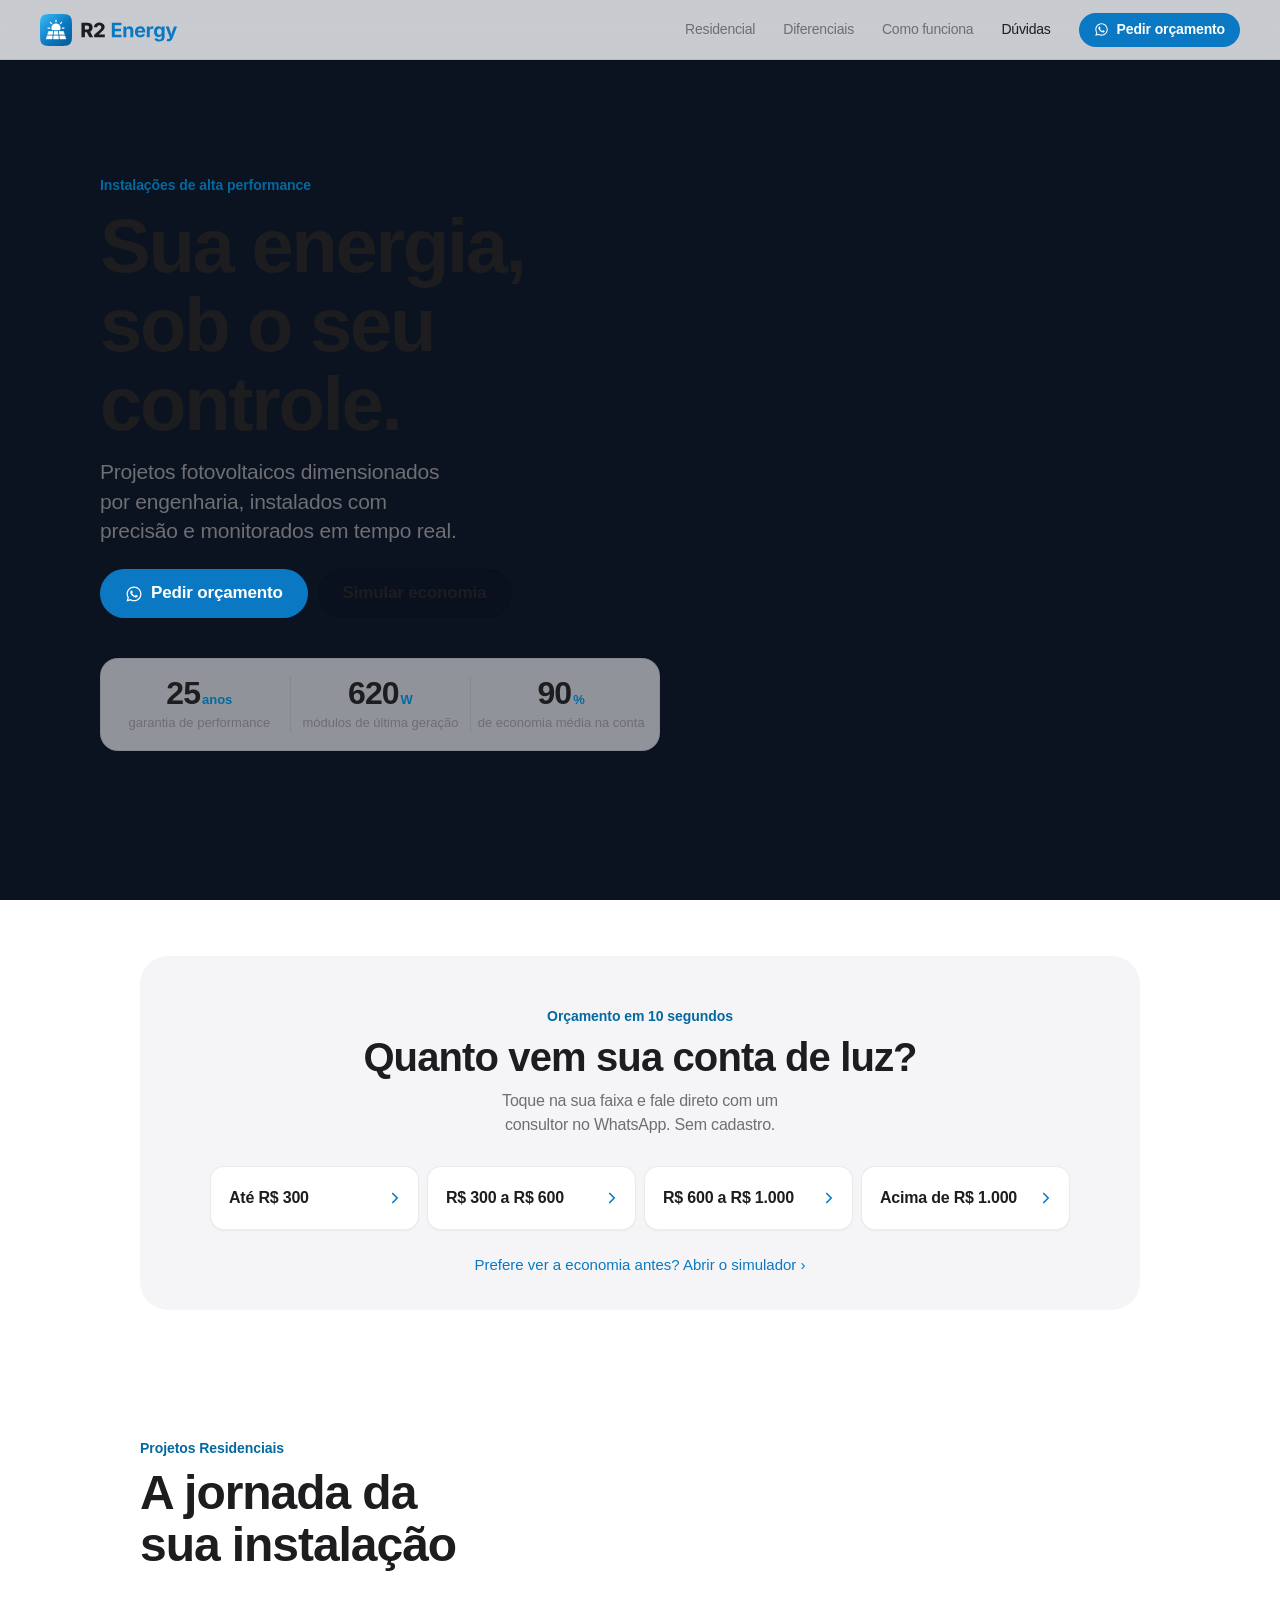
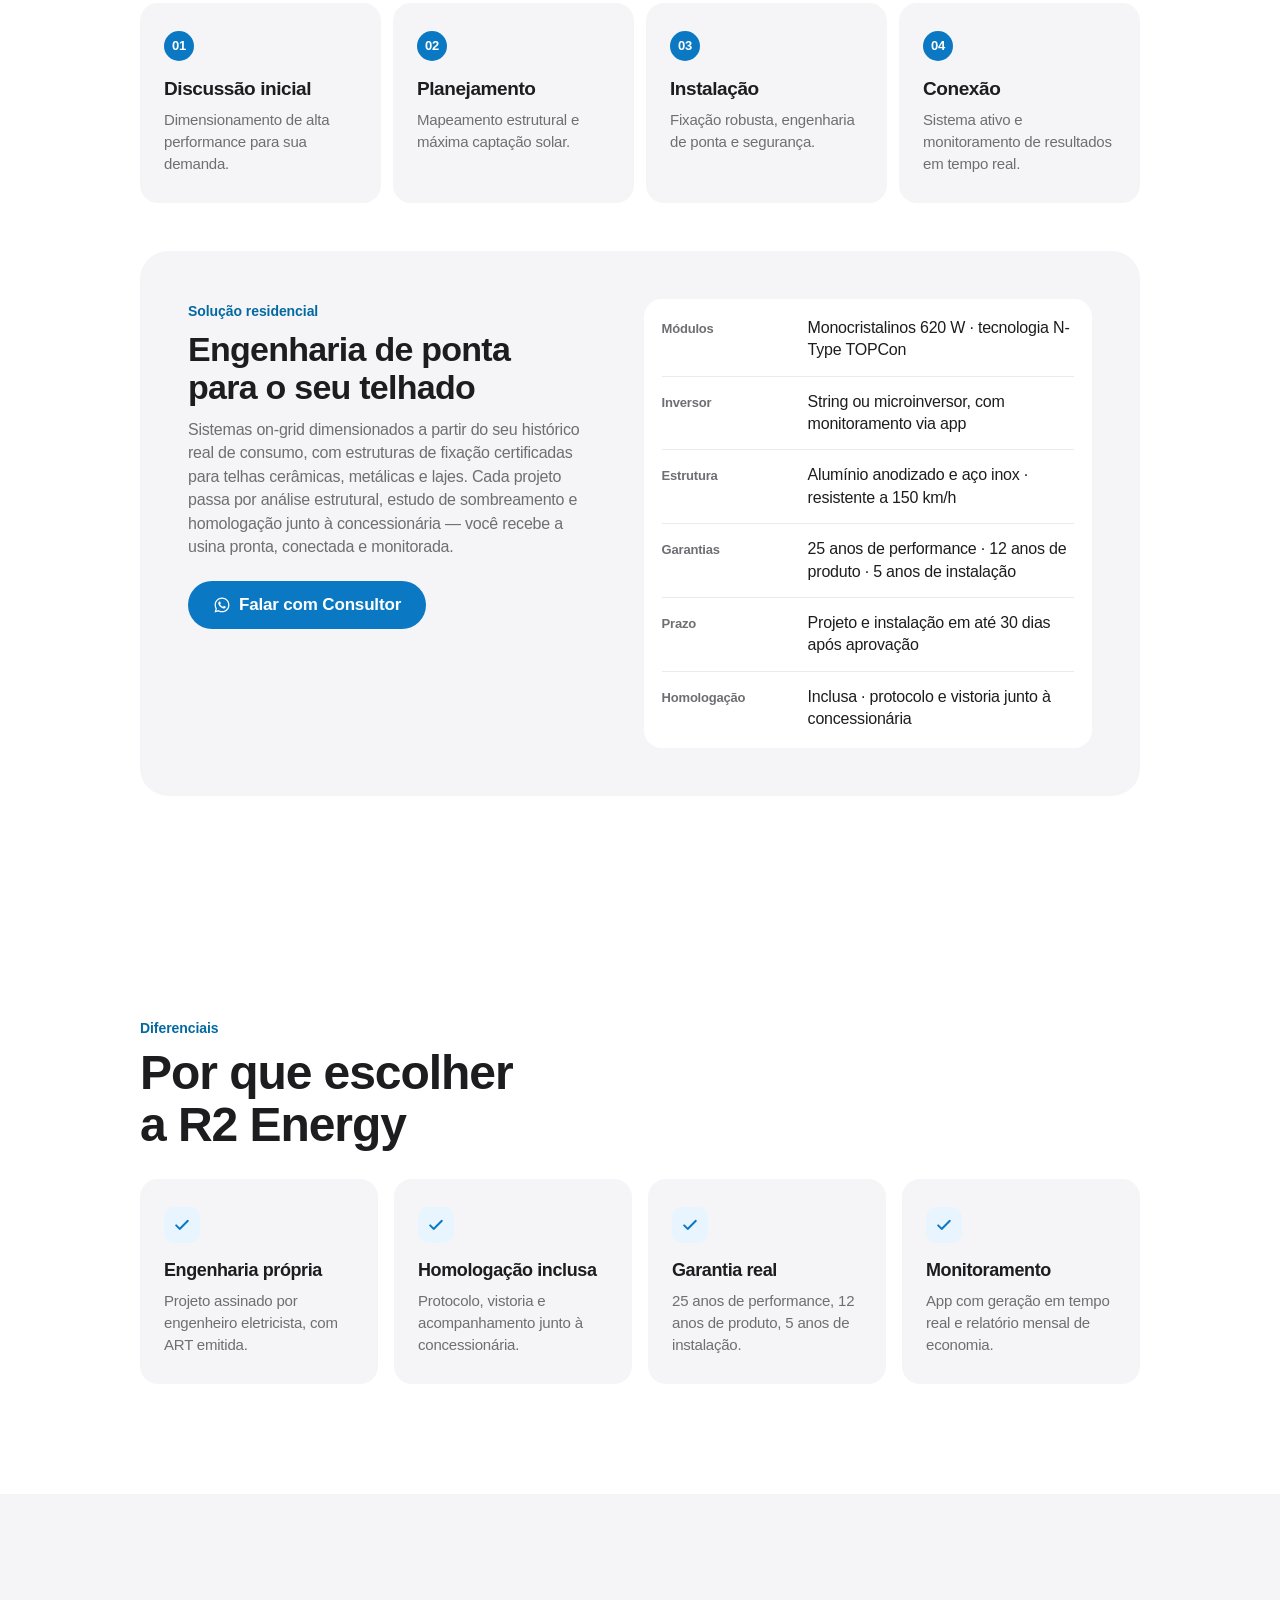
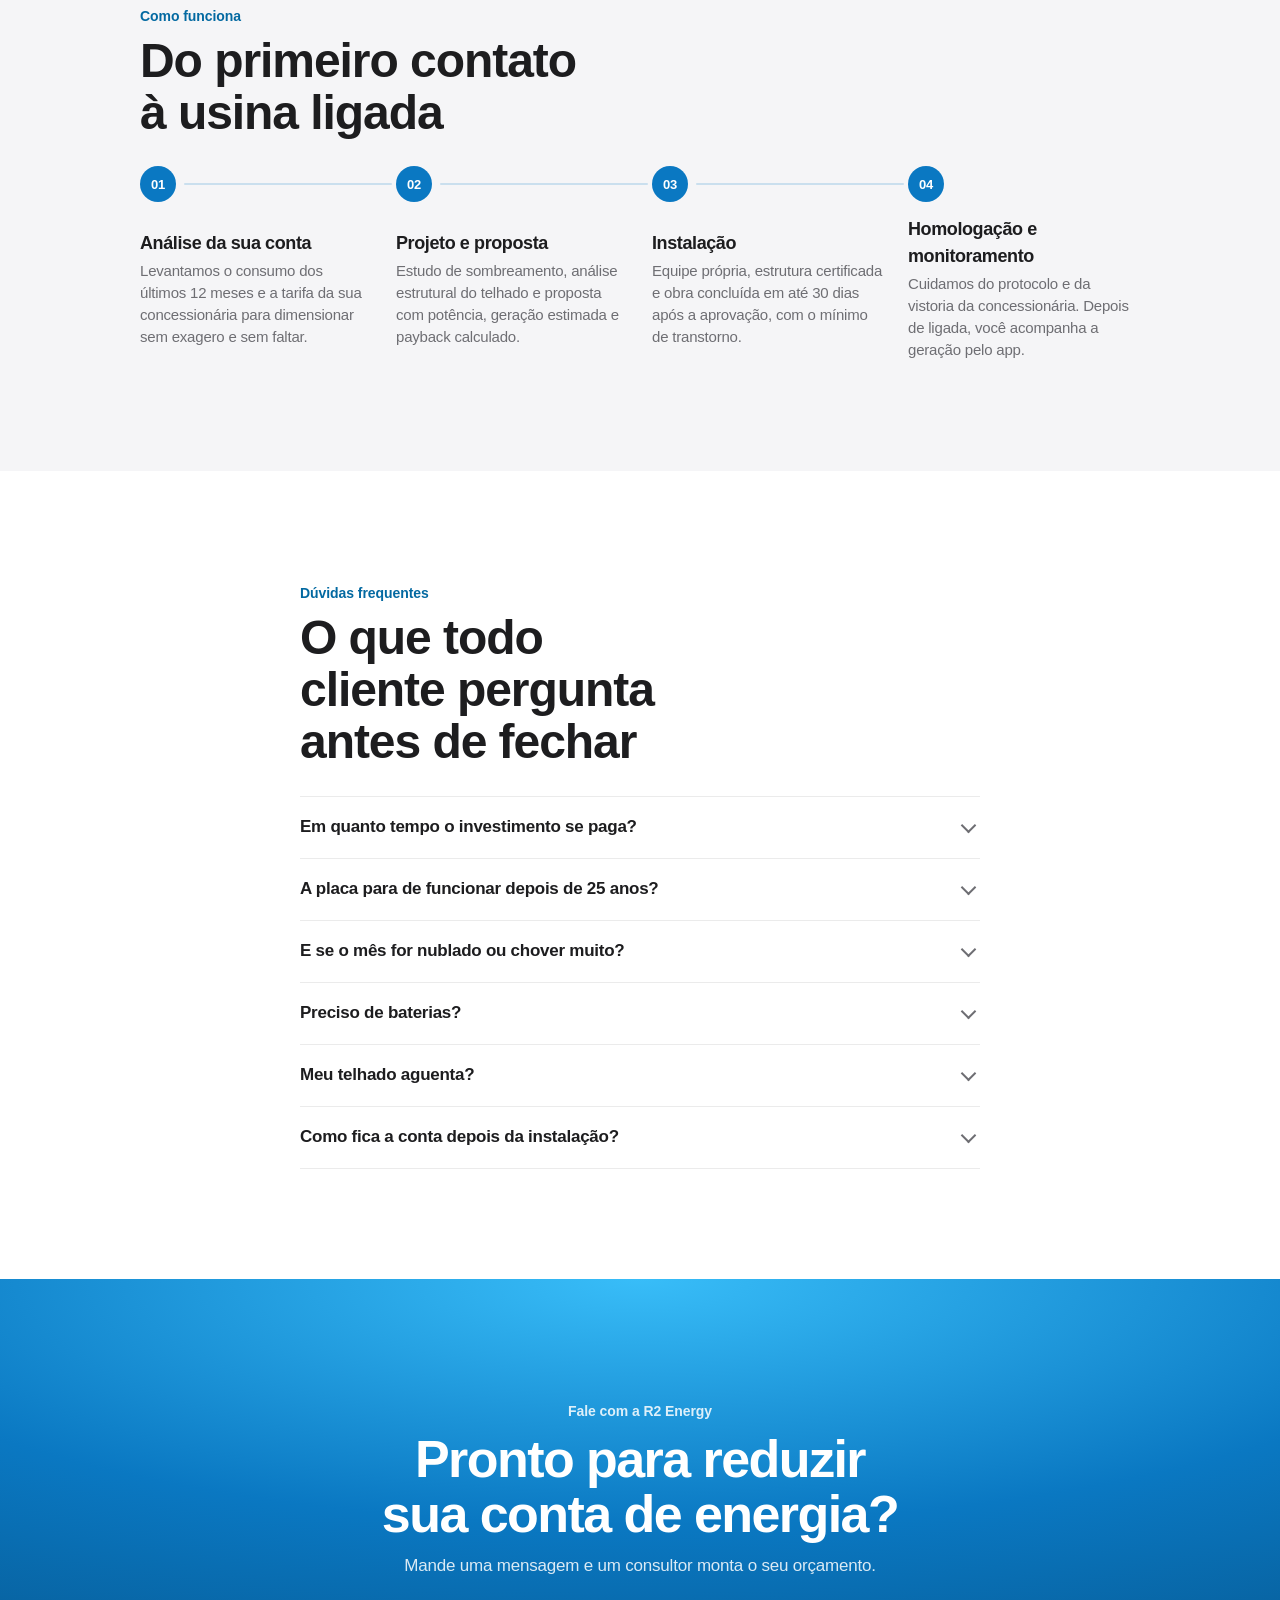
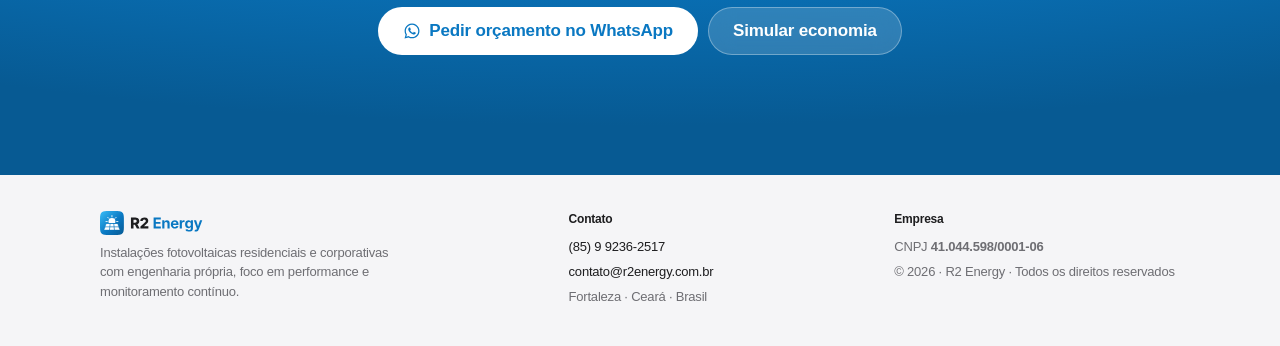
==== commit 4dc944e3: "Adiciona o logotipo da R2 Energy e aplica no site O simbolo e o sol nascendo atras de um painel sola" ====
--- a/index.html
+++ b/index.html
@@ -19,7 +19,9 @@
   <meta property="og:locale" content="pt_BR">
   <meta name="twitter:card" content="summary_large_image">
 
-  <link rel="icon" href="data:image/svg+xml,%3Csvg xmlns='http://www.w3.org/2000/svg' viewBox='0 0 64 64'%3E%3Crect width='64' height='64' rx='14' fill='%230A78C2'/%3E%3Crect x='18' y='18' width='28' height='28' rx='6' fill='%23FFFFFF'/%3E%3C/svg%3E">
+  <link rel="icon" type="image/svg+xml" href="assets/marca/r2-icone.svg">
+  <link rel="icon" type="image/png" sizes="512x512" href="assets/marca/r2-icone-512.png">
+  <link rel="apple-touch-icon" href="assets/marca/apple-touch-icon.png">
   <link rel="stylesheet" href="styles.css">
 </head>
 <body>
@@ -28,8 +30,7 @@
   <!-- ================= CABEÇALHO ================= -->
   <header class="header" id="header">
     <a class="logo" href="#top" aria-label="R2 Energy — início">
-      <span class="logo-mark" aria-hidden="true"></span>
-      <span class="logo-text">R2 <em>Energy</em></span>
+      <img src="assets/marca/r2-logo.svg" alt="R2 Energy" width="121" height="28">
     </a>
     <nav class="nav" id="nav" aria-label="Navegação principal"></nav>
     <a class="btn btn-primary btn-sm" id="btnHeaderWhats" href="#" target="_blank" rel="noopener"></a>
@@ -114,7 +115,7 @@
   <footer class="footer">
     <div class="footer-inner">
       <div>
-        <div class="logo-text">R2 <em>Energy</em></div>
+        <img class="footer-logo" src="assets/marca/r2-logo.svg" alt="R2 Energy" width="104" height="24" loading="lazy">
         <p class="footer-desc" id="footerDesc"></p>
       </div>
       <div class="footer-col">
--- a/styles.css
+++ b/styles.css
@@ -96,11 +96,10 @@
   background: rgba(255,255,255,.78); backdrop-filter: saturate(180%) blur(20px); -webkit-backdrop-filter: saturate(180%) blur(20px);
   border-bottom: 1px solid var(--border);
 }
-.logo { display: flex; align-items: center; gap: 8px; text-decoration: none; }
-.logo-mark { width: 24px; height: 24px; border-radius: 7px; background: linear-gradient(145deg, var(--sky), var(--accent)); position: relative; }
-.logo-mark::after { content: ""; position: absolute; inset: 6px; border-radius: 3px; background: #fff; }
-.logo-text { font-weight: 700; font-size: 18px; letter-spacing: -.02em; }
-.logo-text em { font-style: normal; color: var(--accent); }
+/* logotipo: arquivos em assets/marca/ (ver LEIA-ME de lá) */
+.logo { display: flex; align-items: center; text-decoration: none; flex: none; }
+.logo img { height: 28px; width: auto; }
+@media (min-width: 834px) { .logo img { height: 32px; } }
 .nav { display: none; gap: 28px; margin-left: auto; }
 .nav a { text-decoration: none; font-size: 14px; color: var(--muted); transition: color .2s; }
 .nav a:hover, .nav a.is-active { color: var(--text); }
@@ -331,7 +330,7 @@
 /* ---------- rodapé ---------- */
 .footer { background: var(--surface); padding: 36px var(--gutter) 40px; font-size: 13px; color: var(--muted); }
 .footer-inner { display: grid; gap: 24px; max-width: 1080px; margin: 0 auto; }
-.footer .logo-text { font-size: 16px; color: var(--text); }
+.footer-logo { height: 24px; width: auto; }
 .footer-desc { margin-top: 8px; max-width: 42ch; }
 .footer-col { display: flex; flex-direction: column; gap: 6px; }
 .footer-col a { text-decoration: none; color: var(--text); }
